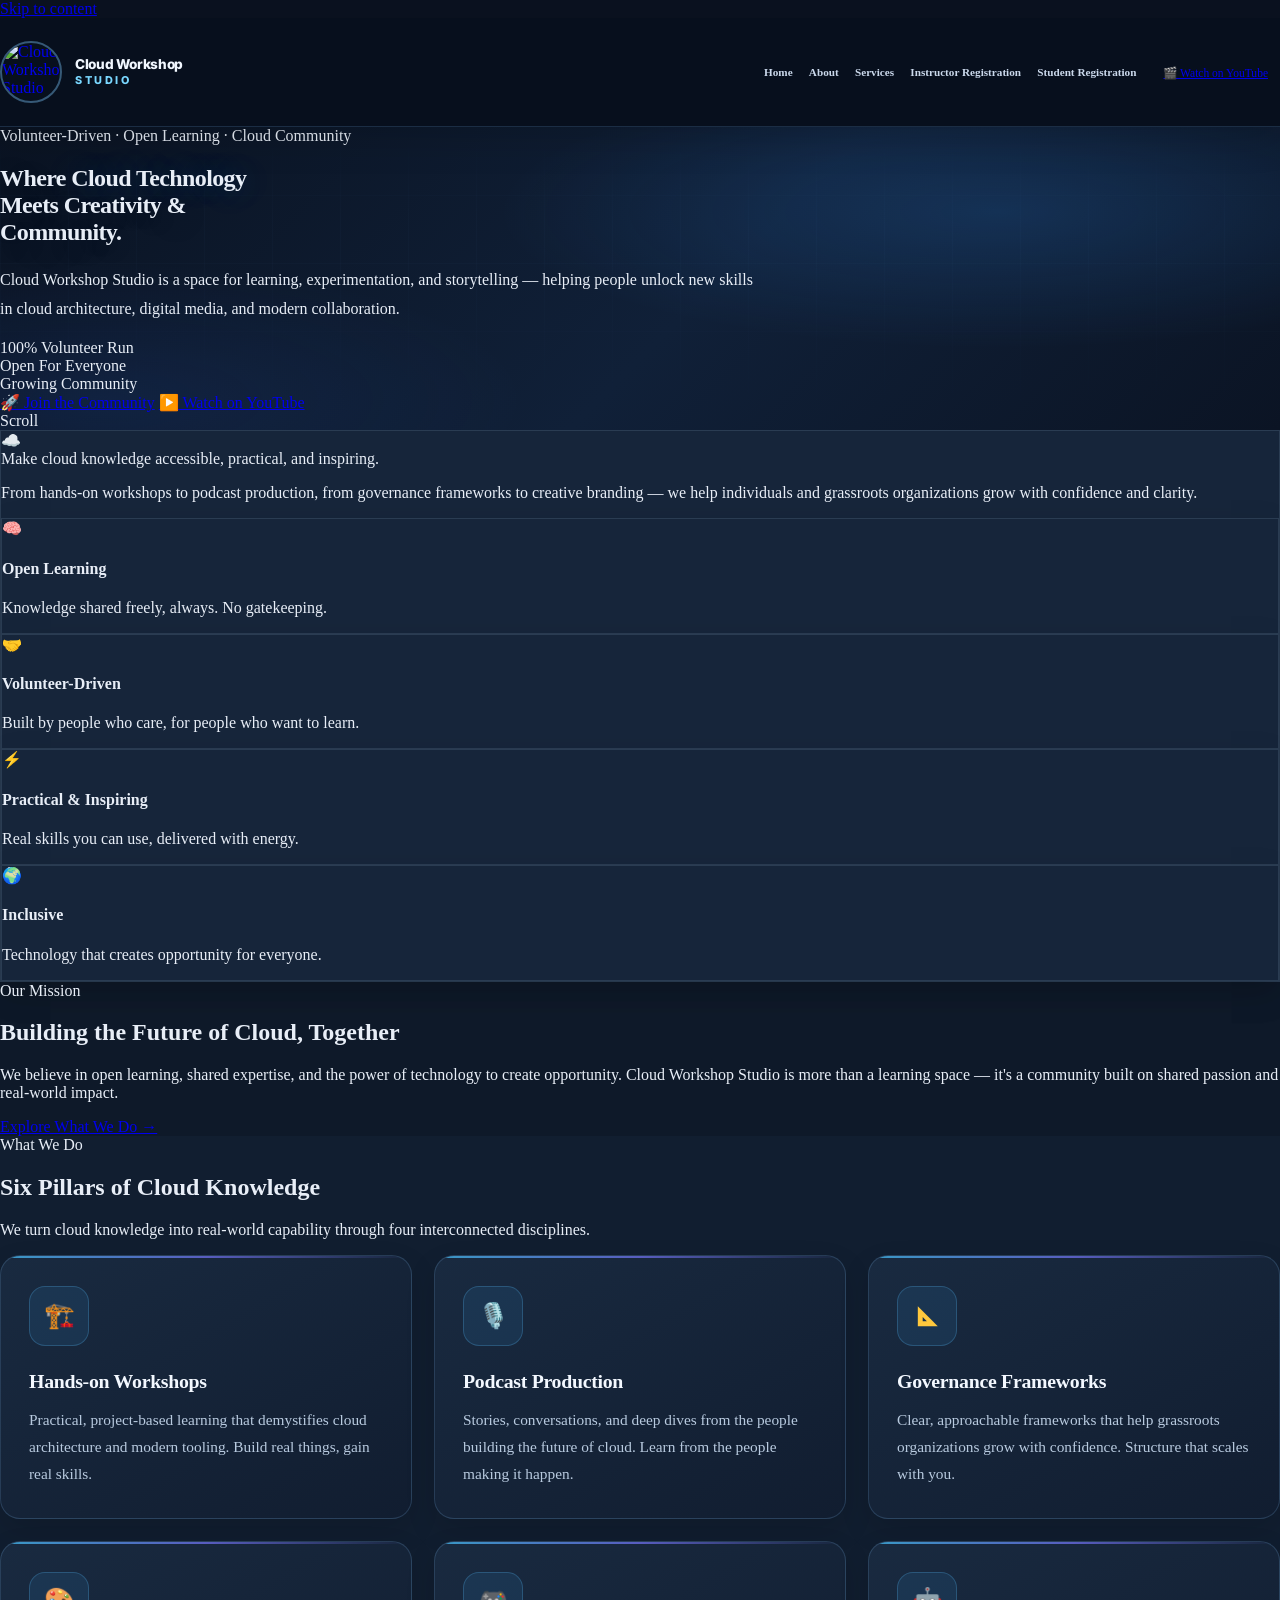
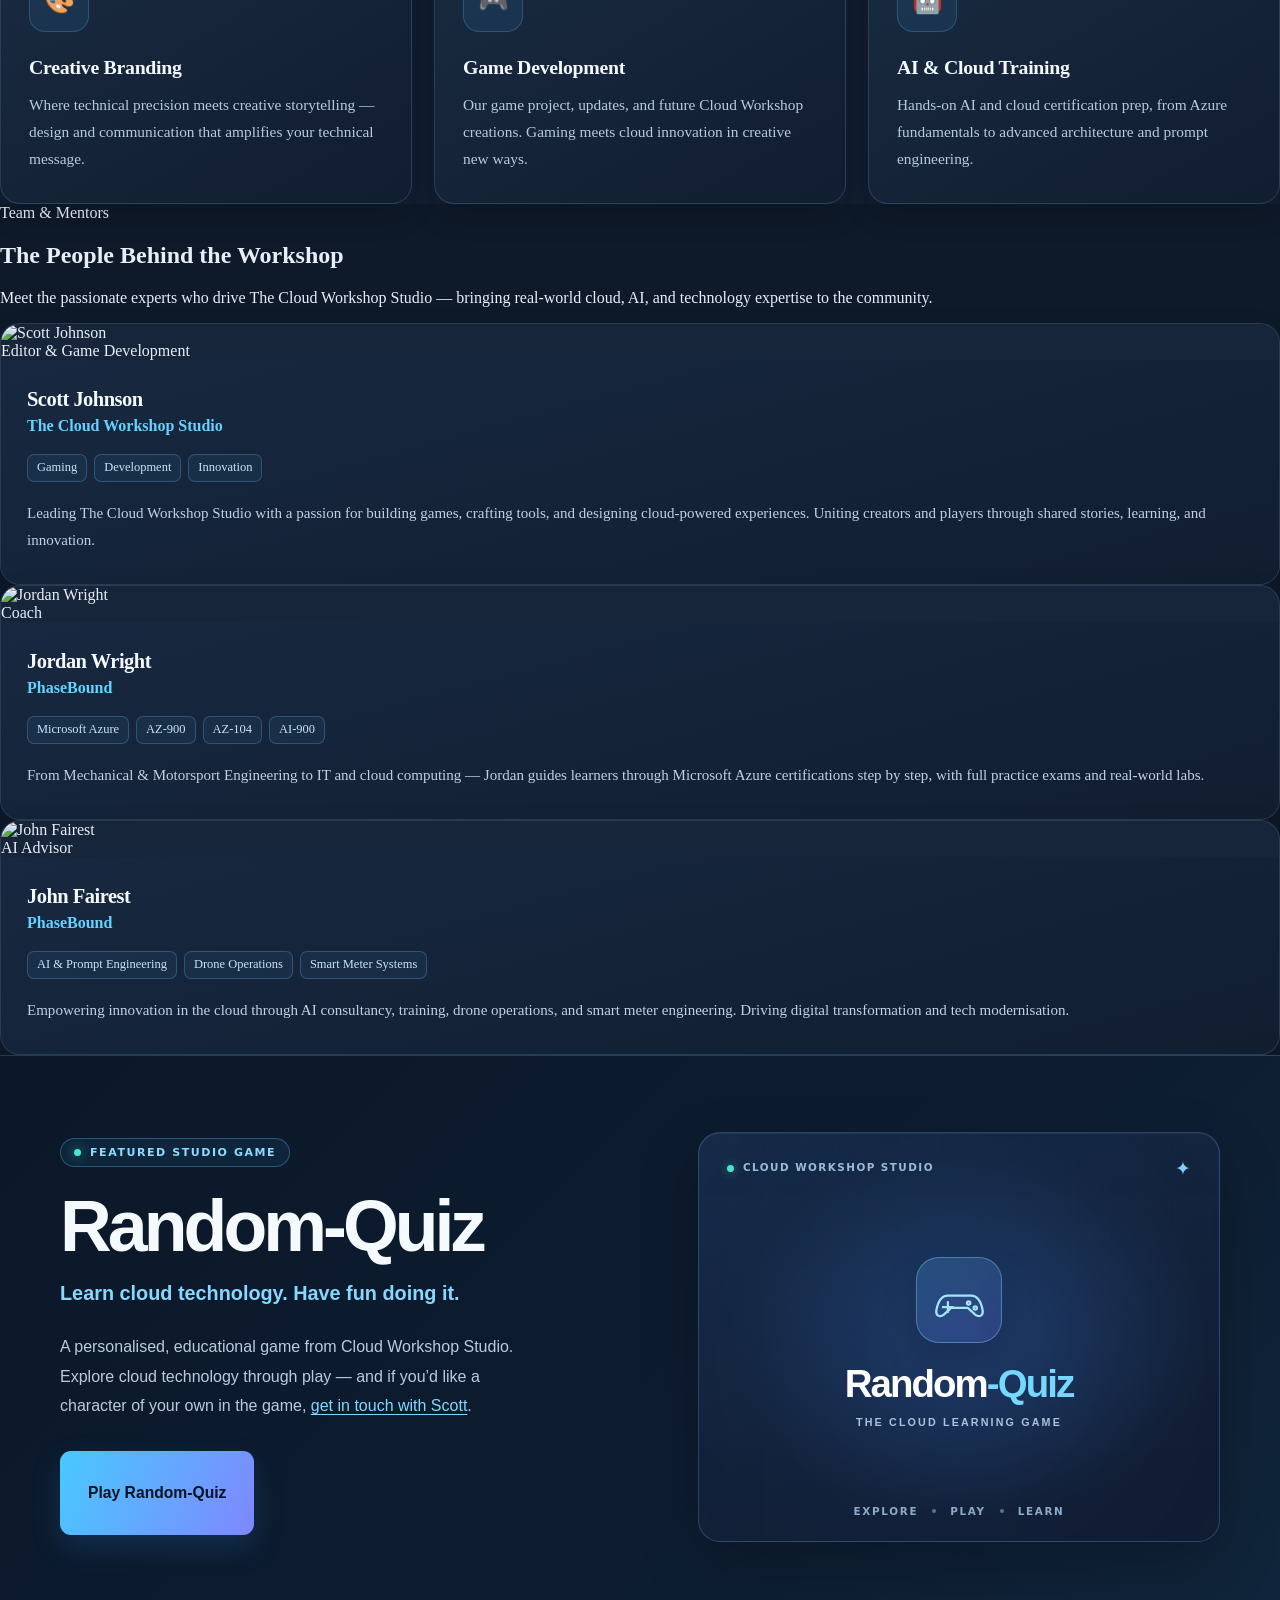
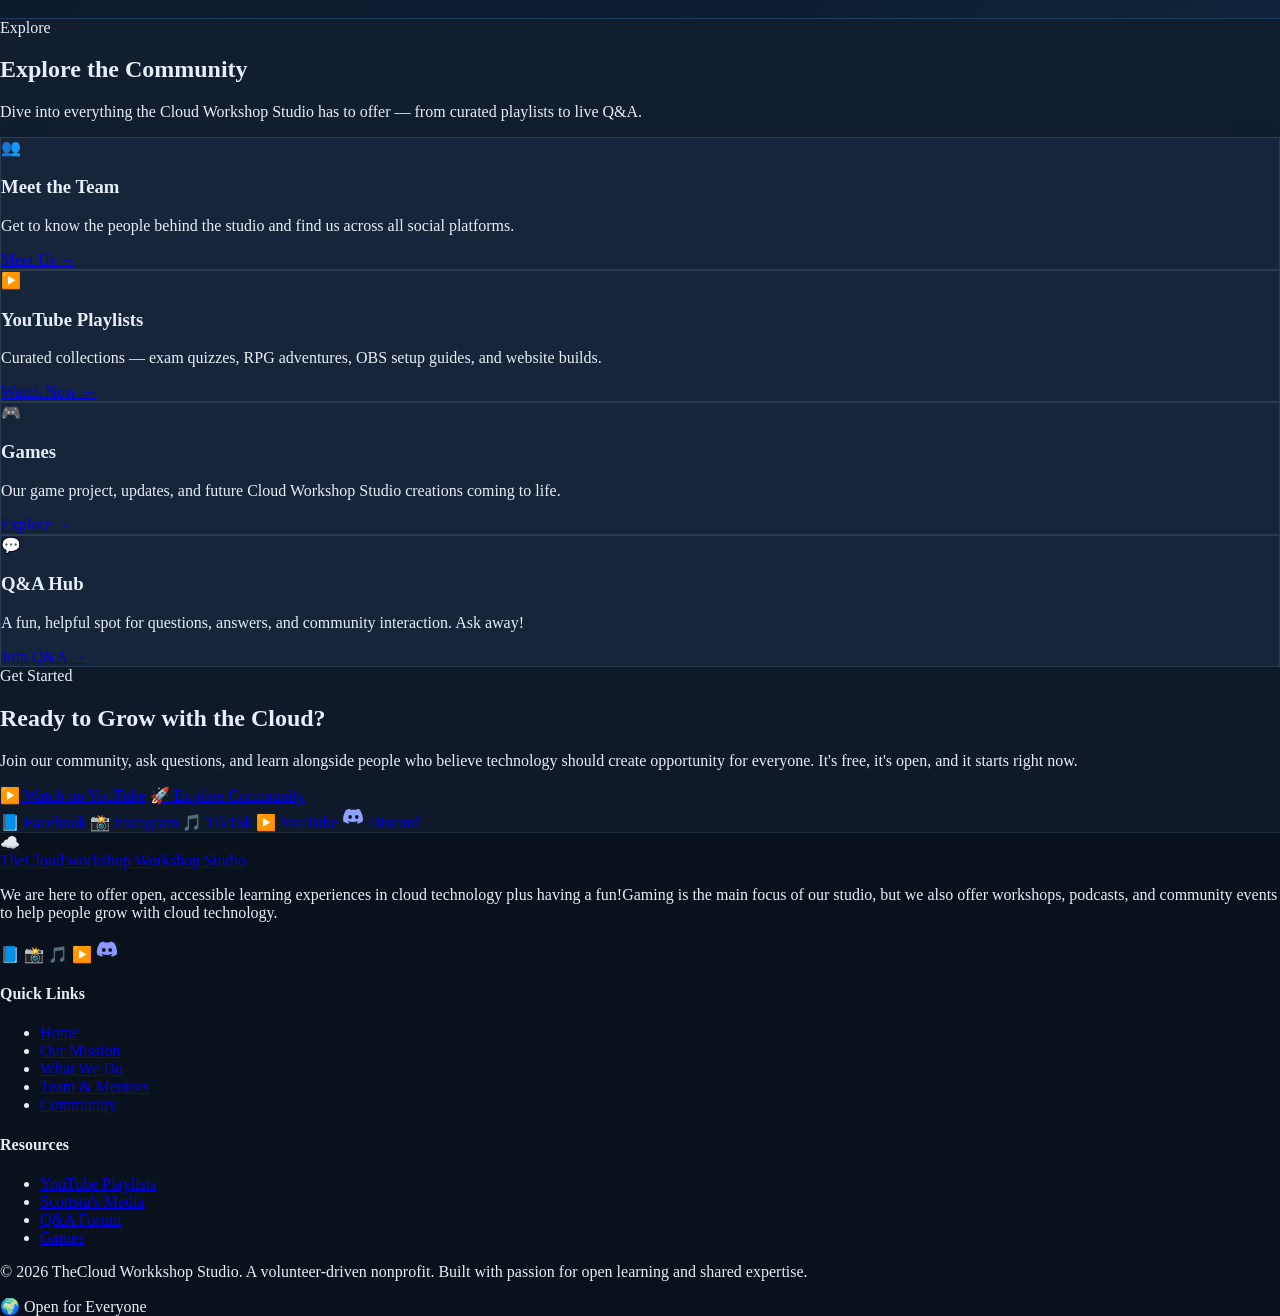
==== index.html @ 548b9e8a "Add files via upload" ====
<!DOCTYPE html>



<html lang="en-US">

<head>

<meta charset="utf-8"/>

<meta content="width=device-width, initial-scale=1.0" name="viewport"/>

<link href="https://gmpg.org/xfn/11" rel="profile"/>

<title>TheCloud workshop – Community Learning </title>

<meta content="max-image-preview:large" name="robots">

<link href="//fonts.googleapis.com" rel="dns-prefetch">

<link href="https://thecloudworkshop.uk/feed/" rel="alternate" title="TheCloud workshop » Feed" type="application/rss+xml"/>

<link href="https://thecloudworkshop.uk/comments/feed/" rel="alternate" title="TheCloud workshop » Comments Feed" type="application/rss+xml"/>

<link href="https://thecloudworkshop.uk/wp-json/oembed/1.0/embed?url=https%3A%2F%2Fthecloudworkshop.uk%2F" rel="alternate" title="oEmbed (JSON)" type="application/json+oembed"/>

<link href="https://thecloudworkshop.uk/wp-json/oembed/1.0/embed?url=https%3A%2F%2Fthecloudworkshop.uk%2F&amp;format=xml" rel="alternate" title="oEmbed (XML)" type="text/xml+oembed"/>

<style id="wp-img-auto-sizes-contain-inline-css">

img:is([sizes=auto i],[sizes^="auto," i]){contain-intrinsic-size:3000px 1500px}

/*# sourceURL=wp-img-auto-sizes-contain-inline-css */

</style>

<style id="wp-emoji-styles-inline-css">



img.wp-smiley, img.emoji {

display: inline !important;

border: none !important;

box-shadow: none !important;

height: 1em !important;

width: 1em !important;

margin: 0 0.07em !important;

vertical-align: -0.1em !important;

background: none !important;

padding: 0 !important;

}













/*# sourceURL=wp-emoji-styles-inline-css */

</style>

<link href="https://thecloudworkshop.uk/wp-includes/css/dist/block-library/style.min.css?ver=7.1.2" id="wp-block-library-css" media="all" rel="stylesheet"/>

<style id="classic-theme-styles-inline-css">

/*! This file is auto-generated */

.wp-block-button__link{color:#fff;background-color:#32373c;border-radius:9999px;box-shadow:none;text-decoration:none;padding:calc(.667em + 2px) calc(1.333em + 2px);font-size:1.125em}.wp-block-file__button{background:#32373c;color:#fff;text-decoration:none}

/*# sourceURL=/wp-includes/css/classic-themes.min.css */

</style>

<link href="https://thecloudworkshop.uk/wp-content/plugins/tutor/assets/blocks/cart-button/index.css?ver=4.1.0" id="tutor-cart-button-css" media="all" rel="stylesheet"/>

<style id="global-styles-inline-css">

:root{--wp--preset--aspect-ratio--square: 1;--wp--preset--aspect-ratio--4-3: 4/3;--wp--preset--aspect-ratio--3-4: 3/4;--wp--preset--aspect-ratio--3-2: 3/2;--wp--preset--aspect-ratio--2-3: 2/3;--wp--preset--aspect-ratio--16-9: 16/9;--wp--preset--aspect-ratio--9-16: 9/16;--wp--preset--color--black: #000000;--wp--preset--color--cyan-bluish-gray: #abb8c3;--wp--preset--color--white: #ffffff;--wp--preset--color--pale-pink: #f78da7;--wp--preset--color--vivid-red: #cf2e2e;--wp--preset--color--luminous-vivid-orange: #ff6900;--wp--preset--color--luminous-vivid-amber: #fcb900;--wp--preset--color--light-green-cyan: #7bdcb5;--wp--preset--color--vivid-green-cyan: #00d084;--wp--preset--color--pale-cyan-blue: #8ed1fc;--wp--preset--color--vivid-cyan-blue: #0693e3;--wp--preset--color--vivid-purple: #9b51e0;--wp--preset--gradient--vivid-cyan-blue-to-vivid-purple: linear-gradient(135deg,rgb(6,147,227) 0%,rgb(155,81,224) 100%);--wp--preset--gradient--light-green-cyan-to-vivid-green-cyan: linear-gradient(135deg,rgb(122,220,180) 0%,rgb(0,208,130) 100%);--wp--preset--gradient--luminous-vivid-amber-to-luminous-vivid-orange: linear-gradient(135deg,rgb(252,185,0) 0%,rgb(255,105,0) 100%);--wp--preset--gradient--luminous-vivid-orange-to-vivid-red: linear-gradient(135deg,rgb(255,105,0) 0%,rgb(207,46,46) 100%);--wp--preset--gradient--very-light-gray-to-cyan-bluish-gray: linear-gradient(135deg,rgb(238,238,238) 0%,rgb(169,184,195) 100%);--wp--preset--gradient--cool-to-warm-spectrum: linear-gradient(135deg,rgb(74,234,220) 0%,rgb(151,120,209) 20%,rgb(207,42,186) 40%,rgb(238,44,130) 60%,rgb(251,105,98) 80%,rgb(254,248,76) 100%);--wp--preset--gradient--blush-light-purple: linear-gradient(135deg,rgb(255,206,236) 0%,rgb(152,150,240) 100%);--wp--preset--gradient--blush-bordeaux: linear-gradient(135deg,rgb(254,205,165) 0%,rgb(254,45,45) 50%,rgb(107,0,62) 100%);--wp--preset--gradient--luminous-dusk: linear-gradient(135deg,rgb(255,203,112) 0%,rgb(199,81,192) 50%,rgb(65,88,208) 100%);--wp--preset--gradient--pale-ocean: linear-gradient(135deg,rgb(255,245,203) 0%,rgb(182,227,212) 50%,rgb(51,167,181) 100%);--wp--preset--gradient--electric-grass: linear-gradient(135deg,rgb(202,248,128) 0%,rgb(113,206,126) 100%);--wp--preset--gradient--midnight: linear-gradient(135deg,rgb(2,3,129) 0%,rgb(40,116,252) 100%);--wp--preset--font-size--small: 13px;--wp--preset--font-size--medium: 20px;--wp--preset--font-size--large: 36px;--wp--preset--font-size--x-large: 42px;--wp--preset--spacing--20: 0.44rem;--wp--preset--spacing--30: 0.67rem;--wp--preset--spacing--40: 1rem;--wp--preset--spacing--50: 1.5rem;--wp--preset--spacing--60: 2.25rem;--wp--preset--spacing--70: 3.38rem;--wp--preset--spacing--80: 5.06rem;--wp--preset--shadow--natural: 6px 6px 9px rgba(0, 0, 0, 0.2);--wp--preset--shadow--deep: 12px 12px 50px rgba(0, 0, 0, 0.4);--wp--preset--shadow--sharp: 6px 6px 0px rgba(0, 0, 0, 0.2);--wp--preset--shadow--outlined: 6px 6px 0px -3px rgb(255, 255, 255), 6px 6px rgb(0, 0, 0);--wp--preset--shadow--crisp: 6px 6px 0px rgb(0, 0, 0);}.wp-block-button{--wp--preset--dimension--25: 25%;--wp--preset--dimension--50: 50%;--wp--preset--dimension--75: 75%;--wp--preset--dimension--100: 100%;}:where(body) { margin: 0; }:where(.is-layout-flex){gap: 0.5em;}:where(.is-layout-grid){gap: 0.5em;}body .is-layout-flex{display: flex;}.is-layout-flex{flex-wrap: wrap;align-items: center;}.is-layout-flex > :is(*, div){margin: 0;}body .is-layout-grid{display: grid;}.is-layout-grid > :is(*, div){margin: 0;}body{padding-top: 0px;padding-right: 0px;padding-bottom: 0px;padding-left: 0px;}:root :where(.wp-element-button, .wp-block-button__link){background-color: #32373c;border-width: 0;color: #fff;font-family: inherit;font-size: inherit;font-style: inherit;font-weight: inherit;letter-spacing: inherit;line-height: inherit;padding-top: calc(0.667em + 2px);padding-right: calc(1.333em + 2px);padding-bottom: calc(0.667em + 2px);padding-left: calc(1.333em + 2px);text-decoration: none;text-transform: inherit;}.has-black-color{color: var(--wp--preset--color--black) !important;}.has-cyan-bluish-gray-color{color: var(--wp--preset--color--cyan-bluish-gray) !important;}.has-white-color{color: var(--wp--preset--color--white) !important;}.has-pale-pink-color{color: var(--wp--preset--color--pale-pink) !important;}.has-vivid-red-color{color: var(--wp--preset--color--vivid-red) !important;}.has-luminous-vivid-orange-color{color: var(--wp--preset--color--luminous-vivid-orange) !important;}.has-luminous-vivid-amber-color{color: var(--wp--preset--color--luminous-vivid-amber) !important;}.has-light-green-cyan-color{color: var(--wp--preset--color--light-green-cyan) !important;}.has-vivid-green-cyan-color{color: var(--wp--preset--color--vivid-green-cyan) !important;}.has-pale-cyan-blue-color{color: var(--wp--preset--color--pale-cyan-blue) !important;}.has-vivid-cyan-blue-color{color: var(--wp--preset--color--vivid-cyan-blue) !important;}.has-vivid-purple-color{color: var(--wp--preset--color--vivid-purple) !important;}.has-black-background-color{background-color: var(--wp--preset--color--black) !important;}.has-cyan-bluish-gray-background-color{background-color: var(--wp--preset--color--cyan-bluish-gray) !important;}.has-white-background-color{background-color: var(--wp--preset--color--white) !important;}.has-pale-pink-background-color{background-color: var(--wp--preset--color--pale-pink) !important;}.has-vivid-red-background-color{background-color: var(--wp--preset--color--vivid-red) !important;}.has-luminous-vivid-orange-background-color{background-color: var(--wp--preset--color--luminous-vivid-orange) !important;}.has-luminous-vivid-amber-background-color{background-color: var(--wp--preset--color--luminous-vivid-amber) !important;}.has-light-green-cyan-background-color{background-color: var(--wp--preset--color--light-green-cyan) !important;}.has-vivid-green-cyan-background-color{background-color: var(--wp--preset--color--vivid-green-cyan) !important;}.has-pale-cyan-blue-background-color{background-color: var(--wp--preset--color--pale-cyan-blue) !important;}.has-vivid-cyan-blue-background-color{background-color: var(--wp--preset--color--vivid-cyan-blue) !important;}.has-vivid-purple-background-color{background-color: var(--wp--preset--color--vivid-purple) !important;}.has-black-border-color{border-color: var(--wp--preset--color--black) !important;}.has-cyan-bluish-gray-border-color{border-color: var(--wp--preset--color--cyan-bluish-gray) !important;}.has-white-border-color{border-color: var(--wp--preset--color--white) !important;}.has-pale-pink-border-color{border-color: var(--wp--preset--color--pale-pink) !important;}.has-vivid-red-border-color{border-color: var(--wp--preset--color--vivid-red) !important;}.has-luminous-vivid-orange-border-color{border-color: var(--wp--preset--color--luminous-vivid-orange) !important;}.has-luminous-vivid-amber-border-color{border-color: var(--wp--preset--color--luminous-vivid-amber) !important;}.has-light-green-cyan-border-color{border-color: var(--wp--preset--color--light-green-cyan) !important;}.has-vivid-green-cyan-border-color{border-color: var(--wp--preset--color--vivid-green-cyan) !important;}.has-pale-cyan-blue-border-color{border-color: var(--wp--preset--color--pale-cyan-blue) !important;}.has-vivid-cyan-blue-border-color{border-color: var(--wp--preset--color--vivid-cyan-blue) !important;}.has-vivid-purple-border-color{border-color: var(--wp--preset--color--vivid-purple) !important;}.has-vivid-cyan-blue-to-vivid-purple-gradient-background{background: var(--wp--preset--gradient--vivid-cyan-blue-to-vivid-purple) !important;}.has-light-green-cyan-to-vivid-green-cyan-gradient-background{background: var(--wp--preset--gradient--light-green-cyan-to-vivid-green-cyan) !important;}.has-luminous-vivid-amber-to-luminous-vivid-orange-gradient-background{background: var(--wp--preset--gradient--luminous-vivid-amber-to-luminous-vivid-orange) !important;}.has-luminous-vivid-orange-to-vivid-red-gradient-background{background: var(--wp--preset--gradient--luminous-vivid-orange-to-vivid-red) !important;}.has-very-light-gray-to-cyan-bluish-gray-gradient-background{background: var(--wp--preset--gradient--very-light-gray-to-cyan-bluish-gray) !important;}.has-cool-to-warm-spectrum-gradient-background{background: var(--wp--preset--gradient--cool-to-warm-spectrum) !important;}.has-blush-light-purple-gradient-background{background: var(--wp--preset--gradient--blush-light-purple) !important;}.has-blush-bordeaux-gradient-background{background: var(--wp--preset--gradient--blush-bordeaux) !important;}.has-luminous-dusk-gradient-background{background: var(--wp--preset--gradient--luminous-dusk) !important;}.has-pale-ocean-gradient-background{background: var(--wp--preset--gradient--pale-ocean) !important;}.has-electric-grass-gradient-background{background: var(--wp--preset--gradient--electric-grass) !important;}.has-midnight-gradient-background{background: var(--wp--preset--gradient--midnight) !important;}.has-small-font-size{font-size: var(--wp--preset--font-size--small) !important;}.has-medium-font-size{font-size: var(--wp--preset--font-size--medium) !important;}.has-large-font-size{font-size: var(--wp--preset--font-size--large) !important;}.has-x-large-font-size{font-size: var(--wp--preset--font-size--x-large) !important;}

:root :where(.wp-block-icon svg){width: 24px;}

:where(.wp-block-gallery.is-layout-flex){gap: var( --wp--style--gallery-gap-default, var( --gallery-block--gutter-size, var( --wp--style--block-gap, 0.5em ) ) );}:where(.wp-block-gallery.is-layout-grid){gap: var( --wp--style--gallery-gap-default, var( --gallery-block--gutter-size, var( --wp--style--block-gap, 0.5em ) ) );}

:where(.wp-block-latest-posts.is-layout-flex){gap: 1.25em;}:where(.wp-block-latest-posts.is-layout-grid){gap: 1.25em;}

:where(.wp-block-post-template.is-layout-flex){gap: 1.25em;}:where(.wp-block-post-template.is-layout-grid){gap: 1.25em;}

:where(.wp-block-term-template.is-layout-flex){gap: 1.25em;}:where(.wp-block-term-template.is-layout-grid){gap: 1.25em;}

:where(.wp-block-columns.is-layout-flex){gap: 2em;}:where(.wp-block-columns.is-layout-grid){gap: 2em;}

:root :where(.wp-block-pullquote){font-size: 1.5em;line-height: 1.6;}

/*# sourceURL=global-styles-inline-css */

</style>

<link href="https://thecloudworkshop.uk/wp-content/plugins/tutor/assets/css/tutor-icon.min.css?ver=4.1.0" id="tutor-icon-css" media="all" rel="stylesheet"/>

<link href="https://thecloudworkshop.uk/wp-content/plugins/tutor/assets/css/tutor.min.css?ver=4.1.0" id="tutor-css" media="all" rel="stylesheet"/>

<link href="https://thecloudworkshop.uk/wp-content/plugins/tutor/assets/css/tutor-front.min.css?ver=4.1.0" id="tutor-frontend-css" media="all" rel="stylesheet"/>

<style id="tutor-frontend-inline-css">

:root{--tutor-color-primary:#3E64DE;--tutor-color-primary-rgb:62, 100, 222;--tutor-color-primary-hover:#2B49CA;--tutor-color-primary-hover-rgb:43, 73, 202;--tutor-body-color:#212327;--tutor-body-color-rgb:33, 35, 39;--tutor-border-color:#E3E5EB;--tutor-border-color-rgb:227, 229, 235;--tutor-color-gray:#CDCFD5;--tutor-color-gray-rgb:205, 207, 213;}

/*# sourceURL=tutor-frontend-inline-css */

</style>

<link href="https://fonts.googleapis.com/css2?family=Rajdhani:wght@400;600;700&amp;family=Inter:wght@400;500;600;700&amp;family=Orbitron:wght@700&amp;display=swap" id="cw-fonts-css" media="all" rel="stylesheet"/>

<link href="https://thecloudworkshop.uk/wp-content/themes/cloudworkshop-theme/style.css?ver=1.0.0" id="cw-style-css" media="all" rel="stylesheet"/>

<script id="jquery-core-js" src="https://thecloudworkshop.uk/wp-includes/js/jquery/jquery.min.js?ver=3.7.1"></script>

<script id="jquery-migrate-js" src="https://thecloudworkshop.uk/wp-includes/js/jquery/jquery-migrate.min.js?ver=3.4.1"></script>

<link href="https://thecloudworkshop.uk/wp-json/" rel="https://api.w\.org/"/><link href="https://thecloudworkshop.uk/wp-json/wp/v2/pages/11" rel="alternate" title="JSON" type="application/json"/><link href="https://thecloudworkshop.uk/xmlrpc.php?rsd" rel="EditURI" title="RSD" type="application/rsd+xml"/>

<meta content="WordPress 7.1.2" name="generator">

<meta content="TutorLMS 4.1.0" name="generator"/>

<link href="https://thecloudworkshop.uk/" rel="canonical"/>

<link href="https://thecloudworkshop.uk/" rel="shortlink"/>

<meta content="Elementor 4.3.3; features: e_font_icon_svg, additional_custom_breakpoints; settings: css_print_method-external, google_font-enabled, font_display-swap" name="generator"/>

<style>

.e-con.e-parent:nth-of-type(n+4):not(.e-lazyloaded):not(.e-no-lazyload),

.e-con.e-parent:nth-of-type(n+4):not(.e-lazyloaded):not(.e-no-lazyload) * {

background-image: none !important;

}

@media screen and (max-height: 1024px) {

.e-con.e-parent:nth-of-type(n+3):not(.e-lazyloaded):not(.e-no-lazyload),

.e-con.e-parent:nth-of-type(n+3):not(.e-lazyloaded):not(.e-no-lazyload) * {

background-image: none !important;

}

}

@media screen and (max-height: 640px) {

.e-con.e-parent:nth-of-type(n+2):not(.e-lazyloaded):not(.e-no-lazyload),

.e-con.e-parent:nth-of-type(n+2):not(.e-lazyloaded):not(.e-no-lazyload) * {

background-image: none !important;

}

}

</style>

</meta></link></meta><style>

/* Cloud Workshop: round, larger header logo */

#site-header .custom-logo-link img.custom-logo { width: 76px !important; height: 76px !important; max-width: none !important; border-radius: 50% !important; object-fit: cover !important; display: block; }

@media (max-width: 600px) { #site-header .custom-logo-link img.custom-logo { width: 60px !important; height: 60px !important; } }

</style>

<style id="remove-empty-team-card-fix">

/* Hide genuinely empty team cards without hiding real profiles. */

#team .team-grid > .team-card:not(:has(.team-info)) { display: none !important; }

/* Let remaining cards fill the grid naturally. */

#team .team-grid > .team-card { grid-column: auto !important; grid-row: auto !important; }

</style>

<style id="cloudworkshop-professional-background">

/* Cloud Workshop Studio — restrained professional background refresh */

:root { --cw-bg:#0b1220; --cw-panel:#111d2d; --cw-panel-alt:#142237; --cw-border:rgba(141,170,201,.17); }

html { background:#0b1220; }

body { background:#0b1220 !important; color:#e8eef7; }

#main-content { background:linear-gradient(180deg,#0b1220 0%,#101b2a 45%,#0b1220 100%) !important; }

#hero { background:radial-gradient(ellipse at 76% 20%,rgba(41,107,170,.17),transparent 52%),linear-gradient(135deg,#0b1220,#142238) !important; }

#hero .hero-bg { opacity:.3; }

#hero .hero-grid { opacity:.12; }

#hero .hero-orb { opacity:.17; filter:blur(55px); }

#mission, #what-we-do, #team, #community, #cta { background-image:none !important; box-shadow:none; }

#mission, #team, #cta { background-color:#0e1929 !important; }

#what-we-do, #community { background-color:#111e30 !important; }

#team::before, #team::after { opacity:.12; pointer-events:none; }

#main-content .divider { background:rgba(153,179,207,.13) !important; border-color:rgba(153,179,207,.13) !important; }

#main-content .team-card, #main-content .service-card, #main-content .community-card,

#main-content .mission-card, #main-content .pillar-item { background:#16253a !important; border:1px solid var(--cw-border) !important; box-shadow:0 12px 32px rgba(0,0,0,.12) !important; }

#main-content .team-card:hover, #main-content .service-card:hover, #main-content .community-card:hover { border-color:rgba(83,172,231,.5) !important; box-shadow:0 16px 38px rgba(0,0,0,.22) !important; }

#site-header { background:rgba(9,17,30,.96) !important; border-bottom:1px solid var(--cw-border) !important; }

#colophon { background:#09111d !important; border-top:1px solid var(--cw-border) !important; }

.cws-trailer { background:#0d1929 !important; border-top:1px solid var(--cw-border) !important; border-bottom:1px solid var(--cw-border) !important; }

@media (prefers-reduced-motion:reduce) { #main-content .team-card, #main-content .service-card { transition:none !important; } }



</style>


<style id="cw-header-brand-alignment-v2">
/* Header-only adjustment. The rest of the original site is unchanged. */
#site-header { position: relative !important; min-height: 78px !important; }
#site-header .header-inner {
  display: flex !important; align-items: center !important;
  justify-content: space-between !important; gap: 22px !important;
  min-height: 78px !important; height: auto !important;
  padding-top: 10px !important; padding-bottom: 10px !important;
}
#site-header .cw-header-brand {
  display: inline-flex !important; align-items: center !important;
  flex: 0 0 auto !important; gap: 12px !important;
  width: auto !important; height: auto !important; min-height: 0 !important;
  margin: 0 !important; padding: 0 !important;
  position: static !important; transform: none !important;
  text-decoration: none !important;
}
#site-header .cw-header-logo {
  display: block !important; width: 58px !important; height: 58px !important;
  min-width: 58px !important; max-width: 58px !important;
  border-radius: 50% !important; object-fit: contain !important;
  position: static !important; margin: 0 !important;
  box-shadow: none !important; transform: none !important;
}
#site-header .cw-header-wordmark { display: flex !important; flex-direction: column !important; justify-content: center !important; gap: 2px !important; white-space: nowrap !important; line-height: 1.12 !important; }
#site-header .cw-header-wordmark strong { color: #f0f5ff !important; font: 700 17px/1.15 Inter, Arial, sans-serif !important; letter-spacing: -.35px !important; }
#site-header .cw-header-wordmark small { color: #77c8ff !important; font: 700 10px/1.2 Inter, Arial, sans-serif !important; letter-spacing: 2.4px !important; }
#site-header #primary-nav { margin-left: auto !important; }
#site-header .nav-cta { flex-shrink: 0 !important; }
@media (max-width: 900px) {
  #site-header .header-inner { gap: 12px !important; }
  #site-header .cw-header-logo { width: 50px !important; height: 50px !important; min-width: 50px !important; max-width: 50px !important; }
  #site-header .cw-header-wordmark strong { font-size: 15px !important; }
  #site-header .cw-header-wordmark small { font-size: 9px !important; }
}
@media (max-width: 600px) {
  #site-header .header-inner { min-height: 68px !important; }
  #site-header .cw-header-brand { gap: 9px !important; }
  #site-header .cw-header-logo { width: 44px !important; height: 44px !important; min-width: 44px !important; max-width: 44px !important; }
  #site-header .cw-header-wordmark strong { font-size: 13px !important; }
  #site-header .cw-header-wordmark small { letter-spacing: 1.6px !important; }
}
</style>

<style id="cw-step-1-hero-polish">
/* Step 1: Hero-only refinement. Existing layout, copy and links are untouched. */
#hero {
  position: relative;
  isolation: isolate;
  overflow: hidden;
  background:
    radial-gradient(ellipse 52% 60% at 78% 28%, rgba(45, 137, 234, .19), transparent 75%),
    radial-gradient(ellipse 42% 58% at 8% 90%, rgba(41, 88, 185, .15), transparent 78%),
    linear-gradient(135deg, #0a1322 0%, #102038 55%, #0b1424 100%) !important;
}
#hero::after {
  content: "";
  position: absolute;
  z-index: 0;
  inset: 0;
  pointer-events: none;
  opacity: .25;
  background-image: linear-gradient(rgba(115, 176, 240, .10) 1px, transparent 1px),
                    linear-gradient(90deg, rgba(115, 176, 240, .10) 1px, transparent 1px);
  background-size: 68px 68px;
  mask-image: linear-gradient(to bottom, transparent 0%, black 35%, transparent 100%);
}
#hero > .container, #hero .hero-scroll { position: relative; z-index: 2; }
#hero .hero-title { letter-spacing: -.025em; text-wrap: balance; text-shadow: 0 8px 35px rgba(0, 0, 0, .18); }
#hero .hero-title .line-blue { text-shadow: 0 0 32px rgba(63, 155, 255, .28); }
#hero .hero-desc { max-width: 760px; line-height: 1.8; }
#hero .hero-badge { border-color: rgba(100, 178, 255, .3); }
#hero .hero-actions .btn { transition: transform .2s ease, box-shadow .2s ease, border-color .2s ease; }
#hero .hero-actions .btn:hover { transform: translateY(-3px); }
#hero .hero-actions .btn-primary:hover { box-shadow: 0 12px 34px rgba(52, 133, 241, .25); }
@media (max-width: 680px) {
  #hero .hero-title { letter-spacing: -.015em; }
  #hero .hero-desc { line-height: 1.65; }
}
@media (prefers-reduced-motion: reduce) {
  #hero .hero-actions .btn { transition: none; }
}
</style>


<style id="cw-step2-text-only">
/* Step 2: polish ONLY the text area. Original photograph markup and styles remain untouched. */
#team .team-card {
  border-radius: 20px !important;
  overflow: hidden;
  transition: border-color .25s ease, box-shadow .25s ease !important;
}
#team .team-info {
  padding: 26px 26px 30px !important;
  background: linear-gradient(165deg, #172840 0%, #111e30 100%) !important;
}
#team .team-info h3 {
  color: #f5f9ff !important;
  font-size: clamp(1.2rem, 1.6vw, 1.42rem) !important;
  line-height: 1.3 !important;
  margin: 0 0 5px !important;
  letter-spacing: -.025em;
}
#team .team-company {
  color: #66d3ff !important;
  font-weight: 650 !important;
  margin-bottom: 19px !important;
}
#team .team-tags { display: flex; flex-wrap: wrap; gap: 7px; margin-bottom: 18px !important; }
#team .team-tag {
  background: rgba(65,142,202,.09) !important;
  border: 1px solid rgba(108,184,240,.28) !important;
  color: #c6e5fb !important;
  border-radius: 7px !important;
  padding: 5px 9px !important;
  font-size: .78rem !important;
  line-height: 1.25 !important;
}
#team .team-bio {
  color: #c3d0e2 !important;
  line-height: 1.78 !important;
  font-size: .94rem !important;
  margin: 0 !important;
}
@media (max-width: 600px) {
  #team .team-info { padding: 22px !important; }
}
</style>

<style id="cw-step3-services-only">
/* Step 3: only the six What We Do cards. Team photos and hero remain untouched. */
#what-we-do .services-grid {
  display:grid;
  grid-template-columns:repeat(3,minmax(0,1fr));
  gap:22px;
  align-items:stretch;
}
#what-we-do .service-card {
  position:relative;
  overflow:hidden;
  display:flex;
  flex-direction:column;
  align-items:flex-start;
  min-width:0;
  padding:30px 28px !important;
  border:1px solid rgba(110,162,209,.23) !important;
  border-radius:20px !important;
  background:linear-gradient(150deg,#192a40,#111d30) !important;
  box-shadow:0 12px 30px rgba(0,0,0,.12) !important;
  transition:transform .24s ease,border-color .24s ease,box-shadow .24s ease;
}
#what-we-do .service-card::before {
  content:"";
  position:absolute;
  inset:0 0 auto 0;
  height:2px;
  background:linear-gradient(90deg,#47c9ff,#7474f8,transparent);
  opacity:.7;
}
#what-we-do .service-card:hover {
  transform:translateY(-5px);
  border-color:rgba(93,200,255,.62) !important;
  box-shadow:0 20px 45px rgba(0,0,0,.22),0 0 24px rgba(48,157,235,.09) !important;
}
#what-we-do .service-icon {
  display:grid !important;
  place-items:center !important;
  flex:0 0 auto;
  width:58px !important;
  height:58px !important;
  margin:0 0 22px !important;
  border-radius:16px !important;
  background:rgba(54,163,234,.11) !important;
  border:1px solid rgba(90,188,251,.24) !important;
  color:#73d5ff !important;
  font-size:initial !important;
}
#what-we-do .service-icon svg { width:29px;height:29px;display:block; }
#what-we-do .service-card h3 {
  margin:0 0 12px !important;
  font-size:1.24rem !important;
  line-height:1.35 !important;
  color:#f3f8ff !important;
  letter-spacing:-.015em;
}
#what-we-do .service-card p {
  margin:0 !important;
  color:#b8cadf !important;
  line-height:1.75 !important;
  font-size:.96rem !important;
}
@media(max-width:900px){
  #what-we-do .services-grid {grid-template-columns:repeat(2,minmax(0,1fr));}
}
@media(max-width:600px){
  #what-we-do .services-grid {grid-template-columns:1fr;gap:16px;}
  #what-we-do .service-card {padding:25px 22px !important;}
}
@media(prefers-reduced-motion:reduce){
  #what-we-do .service-card {transition:none !important;}
  #what-we-do .service-card:hover {transform:none;}
}
</style>


<style id="cw-step4-random-quiz-showcase">
/* STEP 4: Scope every rule to the Random-Quiz section. */
.cws-trailer {
  position:relative;
  isolation:isolate;
  overflow:hidden;
  padding:92px 24px !important;
  background:radial-gradient(ellipse at 85% 20%,rgba(65,104,245,.18),transparent 47%),
             radial-gradient(ellipse at 8% 85%,rgba(0,183,255,.10),transparent 47%),
             #0d1727 !important;
  border-top:1px solid rgba(90,180,255,.22) !important;
  border-bottom:1px solid rgba(90,180,255,.22) !important;
  color:#e9f4ff !important;
  text-align:left !important;
}
.cws-trailer .cws-wrapper {
  max-width:1150px !important;
  margin:0 auto;
  display:grid;
  grid-template-columns:minmax(0,1.12fr) minmax(290px,.88fr);
  gap:clamp(28px,5vw,76px);
  align-items:center;
}
.cws-trailer .cws-copy {min-width:0}
.cws-trailer .cws-eyebrow {
  display:inline-flex;align-items:center;gap:9px;
  padding:8px 13px;border:1px solid rgba(102,209,255,.3);
  border-radius:999px;color:#8ddcff;background:rgba(58,173,255,.08);
  font:700 .72rem/1.2 system-ui,sans-serif;letter-spacing:.16em;text-transform:uppercase;
  margin-bottom:22px;
}
.cws-trailer .cws-eyebrow::before {
  content:"";width:7px;height:7px;border-radius:50%;background:#4be4d2;
  box-shadow:0 0 12px rgba(75,228,210,.65);
}
.cws-trailer .cws-heading {
  color:#f5faff !important;font-size:clamp(2.1rem,4.2vw,3.75rem) !important;
  line-height:1.09 !important;letter-spacing:-.045em !important;
  text-transform:none !important;margin:0 0 20px !important;
  font-weight:800 !important;
}
.cws-trailer .cws-heading .cws-highlight {color:#75d8ff}
.cws-trailer .cws-tagline {
  color:#8ddcff !important;opacity:1 !important;
  font-size:1.15rem !important;font-weight:600 !important;margin:0 0 18px !important;
}
.cws-trailer .cws-description {
  color:#b7c9de !important;opacity:1 !important;
  line-height:1.85 !important;font-size:1rem !important;margin:0 0 30px !important;
  max-width:60ch;
}
.cws-trailer .cws-description a {color:#81d8ff;text-decoration:underline;text-underline-offset:3px}
.cws-trailer .cws-button {
  display:inline-flex !important;align-items:center;justify-content:center;gap:10px;
  padding:16px 24px !important;border-radius:12px !important;
  background:linear-gradient(115deg,#48c9ff,#7f87ff) !important;
  color:#071424 !important;font-weight:800 !important;
  font-size:1rem !important;letter-spacing:0 !important;
  box-shadow:0 12px 30px rgba(46,146,245,.18);
  transition:transform .2s ease,box-shadow .2s ease !important;
}
.cws-trailer .cws-button:hover {
  background:linear-gradient(115deg,#78d9ff,#a0a4ff) !important;
  transform:translateY(-3px) !important;
  box-shadow:0 16px 36px rgba(46,146,245,.25);
}
.cws-trailer .cws-showcase {
  position:relative;min-height:365px;border-radius:24px;
  border:1px solid rgba(116,187,255,.34);
  background:linear-gradient(145deg,#172c49 0%,#101a31 55%,#18264a 100%);
  box-shadow:0 25px 70px rgba(0,0,0,.32),inset 0 1px 0 rgba(255,255,255,.07);
  overflow:hidden;display:flex;align-items:center;justify-content:center;
}
.cws-trailer .cws-showcase::before {
  content:"";position:absolute;inset:0;
  background:linear-gradient(rgba(95,166,255,.055) 1px,transparent 1px),
             linear-gradient(90deg,rgba(95,166,255,.055) 1px,transparent 1px);
  background-size:30px 30px;mask-image:linear-gradient(to bottom,#000,transparent 95%);
}
.cws-trailer .cws-showcase::after {
  content:"";position:absolute;width:270px;height:270px;border-radius:50%;
  background:#3d7eff;filter:blur(110px);opacity:.22;top:20%;left:24%;pointer-events:none;
}
.cws-trailer .cws-showcase-content {position:relative;z-index:1;text-align:center;padding:35px}
.cws-trailer .cws-game-mark {
  display:grid;place-items:center;margin:0 auto 22px;width:108px;height:108px;
  border:1px solid rgba(126,214,255,.4);border-radius:27px;
  background:linear-gradient(140deg,rgba(91,204,255,.18),rgba(122,102,255,.17));
  box-shadow:0 15px 35px rgba(0,0,0,.2);
}
.cws-trailer .cws-game-mark svg {width:65px;height:65px;color:#a2e5ff}
.cws-trailer .cws-game-title {
  color:#fff;font-size:clamp(1.7rem,3vw,2.4rem);font-weight:900;
  letter-spacing:-.045em;line-height:1.2;margin:0 0 12px;
}
.cws-trailer .cws-game-subtitle {
  color:#9ab5d2;font-size:.84rem;letter-spacing:.16em;
  text-transform:uppercase;font-weight:700;margin:0;
}
.cws-trailer .cws-game-dots {
  position:absolute;left:18px;top:18px;display:flex;gap:7px;z-index:2;
}
.cws-trailer .cws-game-dots i {width:8px;height:8px;border-radius:50%;background:#7e9bbd;opacity:.55}
.cws-trailer .cws-game-dots i:first-child {background:#5ad7fa;opacity:.9}
@media(max-width:790px){
  .cws-trailer {padding:65px 20px !important;}
  .cws-trailer .cws-wrapper {grid-template-columns:1fr;gap:35px}
  .cws-trailer .cws-showcase {min-height:300px}
}
@media(prefers-reduced-motion:reduce){
  .cws-trailer .cws-button {transition:none !important}
}
</style>


<style id="cw-step5-header-mobile-polish">
/* Step 5 — header and mobile navigation only. */
#site-header {
  position:sticky !important;
  top:0 !important;
  z-index:1000 !important;
  background:rgba(8,16,30,.92) !important;
  border-bottom:1px solid rgba(112,177,233,.19) !important;
  box-shadow:0 12px 35px rgba(0,0,0,.15);
  -webkit-backdrop-filter:blur(18px);
  backdrop-filter:blur(18px);
}
#site-header .header-inner {
  display:flex !important;
  align-items:center !important;
  gap:clamp(16px,2vw,34px) !important;
  min-height:88px !important;
}
#site-header .cw-header-brand {
  display:inline-flex !important;
  align-items:center !important;
  gap:13px !important;
  flex:0 0 auto !important;
  text-decoration:none !important;
}
#site-header .cw-header-logo {
  display:block !important;
  width:58px !important;height:58px !important;
  flex:0 0 58px !important;
  border-radius:50% !important;
  object-fit:cover !important;
  border:2px solid rgba(125,202,255,.4);
  box-shadow:0 0 0 4px rgba(78,154,240,.07);
}
#site-header .cw-header-wordmark {
  display:flex !important;flex-direction:column !important;
  gap:2px !important;line-height:1.1 !important;
}
#site-header .cw-header-wordmark strong {
  color:#f1f7ff !important;font-size:1.04rem !important;
  font-weight:800 !important;letter-spacing:-.02em !important;
}
#site-header .cw-header-wordmark small {
  color:#79d7ff !important;font-size:.68rem !important;
  font-weight:800 !important;letter-spacing:.24em !important;
}
#site-header #primary-nav {margin-left:auto !important}
#site-header #primary-menu {
  display:flex !important;align-items:center !important;
  gap:clamp(8px,1.4vw,25px) !important;
  padding:0 !important;margin:0 !important;
  list-style:none !important;
}
#site-header #primary-menu > li {position:relative !important;list-style:none !important}
#site-header #primary-menu > li > a {
  display:inline-flex !important;align-items:center !important;
  min-height:44px !important;padding:8px 6px !important;
  color:#cbd9ec !important;font-weight:600 !important;
  font-size:.94rem !important;text-decoration:none !important;
  transition:color .18s ease;
}
#site-header #primary-menu > li > a:hover,
#site-header #primary-menu > li > a:focus-visible {color:#86dfff !important}
#site-header #primary-menu .sub-menu {
  position:absolute !important;top:calc(100% - 2px) !important;left:0 !important;
  display:block !important;visibility:hidden !important;opacity:0 !important;
  transform:translateY(8px) !important;
  min-width:230px !important;padding:10px !important;margin:0 !important;
  background:#101f34 !important;border:1px solid rgba(117,186,245,.26) !important;
  border-radius:13px !important;box-shadow:0 18px 40px rgba(0,0,0,.32) !important;
  list-style:none !important;transition:opacity .18s ease,transform .18s ease;
}
#site-header #primary-menu > li:hover > .sub-menu,
#site-header #primary-menu > li:focus-within > .sub-menu {
  visibility:visible !important;opacity:1 !important;transform:translateY(0) !important;
}
#site-header #primary-menu .sub-menu a {
  display:block !important;padding:12px 13px !important;
  color:#d8e6f7 !important;text-decoration:none !important;
  border-radius:8px !important;font-size:.88rem !important;
}
#site-header #primary-menu .sub-menu a:hover,
#site-header #primary-menu .sub-menu a:focus-visible {
  color:#fff !important;background:rgba(79,170,244,.16) !important;
}
#site-header .nav-cta {flex:0 0 auto !important}
#site-header .nav-cta .btn {
  padding:12px 17px !important;border-radius:11px !important;
  font-size:.88rem !important;white-space:nowrap !important;
}
#site-header #hamburger {display:none !important}
html {scroll-padding-top:105px}
@media(max-width:1050px) {
  #site-header .header-inner {min-height:78px !important;gap:14px !important}
  #site-header .cw-header-logo {width:50px !important;height:50px !important;flex-basis:50px !important}
  #site-header .cw-header-wordmark strong {font-size:.94rem !important}
  #site-header .nav-cta {display:none !important}
}
@media(max-width:760px) {
  #site-header .header-inner {min-height:76px !important;justify-content:space-between !important}
  #site-header .cw-header-logo {width:48px !important;height:48px !important;flex-basis:48px !important}
  #site-header .cw-header-wordmark strong {font-size:.92rem !important}
  #site-header #hamburger {
    display:flex !important;position:relative !important;
    flex-direction:column !important;justify-content:center !important;
    align-items:center !important;gap:5px !important;
    flex:0 0 46px !important;width:46px !important;height:46px !important;
    padding:0 !important;margin-left:auto !important;
    border:1px solid rgba(124,192,245,.35) !important;
    border-radius:12px !important;background:rgba(89,157,235,.09) !important;
    cursor:pointer !important;z-index:1002 !important;
  }
  #site-header #hamburger span {
    display:block !important;position:static !important;
    width:21px !important;height:2px !important;
    border-radius:2px !important;background:#d9eeff !important;
    transform:none !important;opacity:1 !important;
    transition:transform .18s ease,opacity .18s ease;
  }
  #site-header #hamburger[aria-expanded="true"] span:first-child {transform:translateY(7px) rotate(45deg) !important}
  #site-header #hamburger[aria-expanded="true"] span:nth-child(2) {opacity:0 !important}
  #site-header #hamburger[aria-expanded="true"] span:last-child {transform:translateY(-7px) rotate(-45deg) !important}
  #site-header #primary-nav {
    display:none !important;position:absolute !important;
    top:100% !important;left:0 !important;right:0 !important;
    margin:0 !important;padding:13px 18px 20px !important;
    background:#0d1b2e !important;border-bottom:1px solid rgba(112,177,233,.25) !important;
    box-shadow:0 22px 30px rgba(0,0,0,.3) !important;
    max-height:calc(100dvh - 76px) !important;overflow-y:auto !important;
  }
  #site-header #primary-nav.cw-mobile-open {display:block !important}
  #site-header #primary-menu {display:flex !important;flex-direction:column !important;align-items:stretch !important;gap:3px !important}
  #site-header #primary-menu > li > a {display:flex !important;min-height:48px !important;padding:12px 14px !important}
  #site-header #primary-menu .sub-menu {
    position:static !important;display:block !important;
    visibility:visible !important;opacity:1 !important;transform:none !important;
    min-width:0 !important;margin:0 0 7px 14px !important;padding:0 0 0 12px !important;
    background:transparent !important;border:0 !important;border-left:2px solid rgba(101,193,255,.35) !important;
    border-radius:0 !important;box-shadow:none !important;
  }
  #site-header #primary-menu .sub-menu a {padding:10px 12px !important}
  #site-header .nav-cta {display:none !important}
  html {scroll-padding-top:88px}
}
@media(prefers-reduced-motion:reduce){
  #site-header #hamburger span,#site-header #primary-menu .sub-menu {transition:none !important}
}
</style>

<style id="cw-step5-registration-links-fix">
@media(min-width:1061px){#site-header .header-inner{gap:12px !important;}#site-header #primary-menu{gap:clamp(3px,.8vw,14px) !important;}#site-header #primary-menu > li > a{font-size:clamp(.70rem,.84vw,.91rem) !important;padding:8px 3px !important;white-space:nowrap !important;}#site-header .nav-cta .btn{font-size:clamp(.72rem,.85vw,.86rem) !important;padding:12px 12px !important;}#site-header .cw-header-wordmark strong{font-size:clamp(.85rem,1vw,1.04rem) !important;}}
@media(min-width:761px) and (max-width:1060px){#site-header .header-inner{flex-wrap:wrap !important;justify-content:space-between !important;padding-top:10px !important;padding-bottom:10px !important;}#site-header #primary-nav{order:3 !important;flex:1 0 100% !important;margin-left:0 !important;}#site-header #primary-menu{justify-content:center !important;flex-wrap:wrap !important;gap:6px 14px !important;}#site-header #primary-menu > li > a{font-size:.85rem !important;white-space:nowrap !important;}#site-header .nav-cta{display:block !important;}}
@media(max-width:760px){#site-header #primary-menu > li > a{white-space:normal !important;}}
</style>

<style id="cw-header-remove-hover-lines">
/* Remove the inherited blue vertical navigation hover separators only. */
@media (min-width:761px) {
 #site-header #primary-menu > li::before,
 #site-header #primary-menu > li::after,
 #site-header #primary-menu > li > a::before,
 #site-header #primary-menu > li > a::after {
   content:none !important;display:none !important;
   border:0 !important;box-shadow:none !important;
 }
 #site-header #primary-menu > li,
 #site-header #primary-menu > li > a {
   border-left:0 !important;border-right:0 !important;
 }
}
</style>
<style id="cw-discord-icon-style">.cta-social a.social-link:has(.discord-icon){cursor:pointer!important}.cta-social .discord-icon{display:inline-flex;align-items:center;justify-content:center;color:#8ea1ff}.cta-social .discord-icon svg{display:block;width:23px;height:23px}</style>
<style id="cw-discord-footer-alignment">.footer-social > a.cw-discord-footer {cursor:pointer !important; text-decoration:none !important;} .footer-social > a.cw-discord-footer svg {display:block;width:22px;height:22px;}</style>
<style id="cw-original-service-icons">#what-we-do .service-icon{font-size:1.55rem !important;line-height:1 !important;}</style>
<style id="cw-random-quiz-clean-refresh">
/* Only the Random-Quiz feature is redesigned. */
.cws-trailer {padding:76px 24px !important;background:linear-gradient(135deg,#0b1829 0%,#0d1c30 60%,#10253b 100%) !important;}
.cws-trailer .cws-wrapper {max-width:1160px !important;grid-template-columns:minmax(0,1fr) minmax(320px,.93fr) !important;gap:clamp(35px,6vw,90px) !important;}
.cws-trailer .cws-eyebrow {padding:7px 13px !important;font-size:.69rem !important;letter-spacing:.14em !important;margin-bottom:23px !important;}
.cws-trailer .cws-heading {font-size:clamp(2.9rem,5.6vw,5rem) !important;line-height:1.02 !important;letter-spacing:-.055em !important;margin-bottom:16px !important;}
.cws-trailer .cws-tagline {font-size:clamp(1.06rem,1.7vw,1.24rem) !important;color:#86d8ff !important;margin:0 0 23px !important;line-height:1.5 !important;}
.cws-trailer .cws-description {max-width:53ch !important;font-size:1rem !important;line-height:1.85 !important;color:#bbcbdd !important;margin-bottom:30px !important;}
.cws-trailer .cws-button {border-radius:11px !important;padding:16px 28px !important;font-size:.98rem !important;min-height:52px !important;}
.cws-trailer .cws-showcase {
  min-height:360px !important;border-radius:22px !important;
  background:radial-gradient(ellipse at 52% 50%,rgba(60,121,211,.25),transparent 63%),linear-gradient(155deg,#162b48,#111d33 80%) !important;
  border:1px solid rgba(119,186,247,.24) !important;
  box-shadow:0 24px 60px rgba(0,0,0,.22),inset 0 1px 0 rgba(255,255,255,.05) !important;
}
.cws-trailer .cws-showcase::before {opacity:.35 !important;background-size:34px 34px !important;}
.cws-trailer .cws-showcase::after {opacity:.11 !important;}
.cws-trailer .cws-showcase-content {width:100% !important;min-height:360px !important;display:flex !important;flex-direction:column !important;justify-content:space-between !important;padding:24px 28px !important;}
.cws-trailer .cws-art-top,.cws-trailer .cws-art-bottom {display:flex;align-items:center;justify-content:space-between;}
.cws-trailer .cws-art-label {font:700 .65rem/1.3 system-ui,sans-serif;letter-spacing:.14em;color:#9bbbd9;display:flex;align-items:center;gap:9px;}
.cws-trailer .cws-status-dot {width:7px;height:7px;border-radius:50%;background:#4ce2c9;box-shadow:0 0 10px rgba(76,226,201,.5);}
.cws-trailer .cws-art-star {font-size:1.2rem;color:#83caff;}
.cws-trailer .cws-art-main {text-align:center;padding:16px 0;}
.cws-trailer .cws-game-mark {width:84px !important;height:84px !important;border-radius:23px !important;margin-bottom:18px !important;background:linear-gradient(145deg,rgba(77,178,251,.22),rgba(113,99,236,.19)) !important;}
.cws-trailer .cws-game-mark svg {width:53px !important;height:53px !important;}
.cws-trailer .cws-game-title {font-size:clamp(2rem,3vw,2.7rem) !important;letter-spacing:-.05em !important;margin-bottom:9px !important;}
.cws-trailer .cws-game-title span {color:#76d7ff;}
.cws-trailer .cws-game-subtitle {font-size:.67rem !important;letter-spacing:.2em !important;color:#a9c2df !important;}
.cws-trailer .cws-art-bottom {justify-content:center;gap:14px;font:700 .65rem/1 system-ui,sans-serif;letter-spacing:.16em;color:#8caacb;}
.cws-trailer .cws-art-separator {width:4px;height:4px;background:#4d779e;border-radius:50%;}
@media(max-width:790px) {
 .cws-trailer {padding:64px 20px !important;}
 .cws-trailer .cws-wrapper {grid-template-columns:1fr !important;gap:32px !important;}
 .cws-trailer .cws-showcase,.cws-trailer .cws-showcase-content {min-height:310px !important;}
}
</style>
</head>

<body class="home wp-singular page-template page-template-frontpage page-template-frontpage-php page page-id-11 wp-custom-logo wp-theme-cloudworkshop-theme tutor-lms is-front-page elementor-default elementor-kit-79">

<a class="skip-link screen-reader-text" href="#main-content">Skip to content</a>

<!-- SITE HEADER -->

<header id="site-header" role="banner">

<div class="container header-inner">

<!-- Compact, aligned header brand (test version only) -->
<a class="site-logo cw-header-brand" href="#hero" aria-label="Cloud Workshop Studio — home">
  <img class="cw-header-logo" src="https://thecloudworkshop.uk/wp-content/uploads/2026/04/cropped-facebook_1773425341973_7438285005540199320.jpg" alt="Cloud Workshop Studio logo" width="58" height="58" />
  <span class="cw-header-wordmark"><strong>Cloud Workshop</strong><small>STUDIO</small></span>
</a>
<!-- Primary Navigation -->

<nav aria-label="Primary Menu" id="primary-nav" role="navigation">
<ul class="menu" id="primary-menu"><li class="home menu-item menu-item-type-custom menu-item-object-custom current-menu-item current_page_item menu-item-home menu-item-33" id="menu-item-33"><a aria-current="page" href="http://thecloudworkshop.uk/" onclick="return true">Home</a></li>
<li class="about menu-item menu-item-type-custom menu-item-object-custom menu-item-34" id="menu-item-34"><a href="http://thecloudworkshop.uk/about/" onclick="return true">About</a></li>
<li class="services menu-item menu-item-type-custom menu-item-object-custom menu-item-35" id="menu-item-35"><a href="http://thecloudworkshop.uk/services/" onclick="return true">Services</a>

</li><li class="menu-item menu-item-type-post_type menu-item-object-page menu-item-64" id="menu-item-64"><a href="https://thecloudworkshop.uk/instructor-registration/" onclick="return true">Instructor Registration</a></li><li class="menu-item menu-item-type-post_type menu-item-object-page menu-item-65" id="menu-item-65"><a href="https://thecloudworkshop.uk/student-registration/" onclick="return true">Student Registration</a></li>
</ul> </nav>

<!-- CTA + Hamburger -->

<div class="nav-cta">

<a class="btn btn-primary" href="https://www.youtube.com/@thecloudworkshop" rel="noopener noreferrer" target="_blank">

🎬 Watch on YouTube

</a>

</div>

<button aria-expanded="false" aria-label="Toggle menu" class="hamburger" id="hamburger">

<span></span><span></span><span></span>

</button>

</div>

</header>

<main id="main-content" role="main">

<!-- =============================================

HERO SECTION

\============================================= -->

<section id="hero">

<div class="hero-bg">

<div class="hero-orb hero-orb-1"></div>

<div class="hero-orb hero-orb-2"></div>

<div class="hero-grid"></div>

</div>

<div class="container">

<div class="hero-content">

<div class="hero-badge">

<span class="dot"></span>

Volunteer-Driven · Open Learning · Cloud Community

</div>

<h1 class="hero-title">

Where <span class="line-blue">Cloud Technology</span><br/>

Meets Creativity &amp;<br/>Community.

</h1>

<p class="hero-desc">

Cloud Workshop Studio is a space for learning, experimentation, and storytelling —

helping people unlock new skills in cloud architecture, digital media, and modern collaboration.

</p>

<div class="hero-stats">

<div class="hero-stat">

<span class="number">100%</span>

<span class="label">Volunteer Run</span>

</div>

<div class="hero-stat">

<span class="number">Open</span>

<span class="label">For Everyone</span>

</div>

<div class="hero-stat">

<span class="number">Growing</span>

<span class="label">Community</span>

</div>

</div>

<div class="hero-actions">

<a class="btn btn-primary" href="#community">🚀 Join the Community</a>

<a class="btn btn-outline" href="https://www.youtube.com/@thecloudworkshop" rel="noopener noreferrer" target="_blank">▶️ Watch on YouTube</a>

</div>

</div>

</div>

<div aria-hidden="true" class="hero-scroll">

<span>Scroll</span>

<span class="arrow"></span>

</div>

</section>

<div class="divider"></div>

<!-- =============================================

MISSION SECTION

\============================================= -->

<section class="section section-dark" id="mission">

<div class="container">

<div class="mission-grid">

<!-- Visual / Card -->

<div class="mission-visual">

<div class="mission-card">

<div class="mission-icon">☁️</div>

<div class="mission-quote">

Make cloud knowledge <span class="highlight">accessible</span>,

practical, and <span class="highlight">inspiring</span>.

</div>

<p>

From hands-on workshops to podcast production, from governance frameworks

to creative branding — we help individuals and grassroots organizations

grow with confidence and clarity.

</p>

<div class="pillars-grid">

<div class="pillar-item">

<div class="pillar-icon">🧠</div>

<h4>Open Learning</h4>

<p>Knowledge shared freely, always. No gatekeeping.</p>

</div>

<div class="pillar-item">

<div class="pillar-icon">🤝</div>

<h4>Volunteer-Driven</h4>

<p>Built by people who care, for people who want to learn.</p>

</div>

<div class="pillar-item">

<div class="pillar-icon">⚡</div>

<h4>Practical &amp; Inspiring</h4>

<p>Real skills you can use, delivered with energy.</p>

</div>

<div class="pillar-item">

<div class="pillar-icon">🌍</div>

<h4>Inclusive</h4>

<p>Technology that creates opportunity for everyone.</p>

</div>

</div>

</div>

</div>

<!-- Text Content -->

<div class="mission-text">

<span class="section-label">Our Mission</span>

<h2 class="section-title">Building the Future of Cloud, <span class="gradient-text">Together</span></h2>

<p class="section-subtitle">

We believe in open learning, shared expertise, and the power of technology

to create opportunity. Cloud Workshop Studio is more than a learning space —

it's a community built on shared passion and real-world impact.

</p>

<a class="btn btn-outline" href="#what-we-do">Explore What We Do →</a>

</div>

</div>

</div>

</section>

<div class="divider"></div>

<!-- =============================================

WHAT WE DO

\============================================= -->

<section class="section section-deeper" id="what-we-do">

<div class="container">

<div class="text-center">

<span class="section-label">What We Do</span>

<h2 class="section-title">Six Pillars of <span class="gradient-text">Cloud Knowledge</span></h2>

<p class="section-subtitle mx-auto">

We turn cloud knowledge into real-world capability through four interconnected disciplines.

</p>

<div class="accent-bar"></div>

</div>

<div class="services-grid">

<div class="service-card">

<div class="service-icon">🏗️</div>

<h3>Hands-on Workshops</h3>

<p>Practical, project-based learning that demystifies cloud architecture and modern tooling. Build real things, gain real skills.</p>

</div>

<div class="service-card">

<div class="service-icon">🎙️</div>

<h3>Podcast Production</h3>

<p>Stories, conversations, and deep dives from the people building the future of cloud. Learn from the people making it happen.</p>

</div>

<div class="service-card">

<div class="service-icon"><svg aria-hidden="true" viewBox="0 0 24 24" width="30" height="30" fill="none" xmlns="http://www.w3.org/2000/svg"><path d="M4 3.5V20h16.5L4 3.5Z" fill="#FFC83D"/><path d="M8 12.4v3.5h3.5L8 12.4Z" fill="#18304B"/></svg></div>

<h3>Governance Frameworks</h3>

<p>Clear, approachable frameworks that help grassroots organizations grow with confidence. Structure that scales with you.</p>

</div>

<div class="service-card">

<div class="service-icon">🎨</div>

<h3>Creative Branding</h3>

<p>Where technical precision meets creative storytelling — design and communication that amplifies your technical message.</p>

</div>

<div class="service-card">

<div class="service-icon">🎮</div>

<h3>Game Development</h3>

<p>Our game project, updates, and future Cloud Workshop creations. Gaming meets cloud innovation in creative new ways.</p>

</div>

<div class="service-card">

<div class="service-icon">🤖</div>

<h3>AI &amp; Cloud Training</h3>

<p>Hands-on AI and cloud certification prep, from Azure fundamentals to advanced architecture and prompt engineering.</p>

</div>

</div>

</div>

</section>

<div class="divider"></div>

<!-- =============================================

TEAM & MENTORS

\============================================= -->

<section class="section" id="team">

<div class="container">

<div class="text-center">

<span class="section-label">Team &amp; Mentors</span>

<h2 class="section-title">The People Behind the <span class="gradient-text">Workshop</span></h2>

<p class="section-subtitle mx-auto">

Meet the passionate experts who drive The Cloud Workshop Studio — bringing real-world cloud, AI, and technology expertise to the community.

</p>

<div class="accent-bar"></div>

</div>

<div class="team-grid">

<div class="team-card">

<div class="team-img-wrap">

<img alt="Scott Johnson" loading="lazy" src="https://i.postimg.cc/05rpxm5x/658751912-10240903944152532-4583430762501479111-n-(1).jpg"/>

<div class="team-img-overlay"></div>

<span class="team-badge">Editor &amp; Game Development</span>

</div>

<div class="team-info">

<h3>Scott Johnson <small style="color:var(--accent-blue); font-size:0.7em;"></small>

</h3>

<div class="team-company">The Cloud Workshop Studio</div>

<div class="team-tags">

<span class="team-tag">Gaming</span>

<span class="team-tag">Development</span>

<span class="team-tag">Innovation</span>

</div>

<p class="team-bio">Leading The Cloud Workshop Studio with a passion for building games, crafting tools, and designing cloud-powered experiences. Uniting creators and players through shared stories, learning, and innovation.</p>

</div>

</div>

<div class="team-card">

<div class="team-img-wrap">

<img alt="Jordan Wright" loading="lazy" src="https://thecloudworkshop.uk/wp-content/themes/cloudworkshop-theme/images/jordan-cloud.jpg"/>

<div class="team-img-overlay"></div>

<span class="team-badge">Coach</span>

</div>

<div class="team-info">

<h3>Jordan Wright </h3>

<div class="team-company">PhaseBound</div>

<div class="team-tags">

<span class="team-tag">Microsoft Azure</span>

<span class="team-tag">AZ-900</span>

<span class="team-tag">AZ-104</span>

<span class="team-tag">AI-900</span>

</div>

<p class="team-bio">From Mechanical &amp; Motorsport Engineering to IT and cloud computing — Jordan guides learners through Microsoft Azure certifications step by step, with full practice exams and real-world labs.</p>

</div>

</div>



<div class="team-card">

<div class="team-img-wrap">

<img alt="John Fairest" loading="lazy" src="https://thecloudworkshop.uk/wp-content/themes/cloudworkshop-theme/images/john-cloud.jpg"/>

<div class="team-img-overlay"></div>

<span class="team-badge">AI Advisor</span>

</div>

<div class="team-info">

<h3>John Fairest </h3>

<div class="team-company">PhaseBound</div>

<div class="team-tags">

<span class="team-tag">AI &amp; Prompt Engineering</span>

<span class="team-tag">Drone Operations</span>

<span class="team-tag">Smart Meter Systems</span>

</div>

<p class="team-bio">Empowering innovation in the cloud through AI consultancy, training, drone operations, and smart meter engineering. Driving digital transformation and tech modernisation.</p>

</div>

</div>

</div>

</div>

</section>

<div class="divider"></div>

<section class="cws-trailer">
<div class="cws-wrapper"><div class="cws-copy"><span class="cws-eyebrow">Featured Studio Game</span>
<h2 class="cws-heading">Random-Quiz</h2>
<p class="cws-tagline">Learn cloud technology. Have fun doing it.</p>
<p class="cws-description">A personalised, educational game from Cloud Workshop Studio. Explore cloud technology through play — and if you’d like a character of your own in the game, <a href="mailto:scott@thecloudworkshop.uk">get in touch with Scott</a>.</p>
<a class="cws-button" href="https://scottsta.itch.io/random-quiz">Play Random-Quiz</a>
</div><div aria-label="Random-Quiz featured game artwork" class="cws-showcase"><div class="cws-showcase-content">
<div class="cws-art-top"><span class="cws-art-label"><span class="cws-status-dot"></span> CLOUD WORKSHOP STUDIO</span><span aria-hidden="true" class="cws-art-star">✦</span></div>
<div class="cws-art-main">
<div aria-hidden="true" class="cws-game-mark"><svg fill="none" stroke="currentColor" stroke-linecap="round" stroke-linejoin="round" stroke-width="2.7" viewbox="0 0 64 64"><path d="M18 26h28c8 0 12 7 14 18 1 6-4 9-9 5l-9-8H22l-9 8c-5 4-10 1-9-5 2-11 6-18 14-18Z"></path><path d="M18 34v12M12 40h12"></path><circle cx="43" cy="35" r="2"></circle><circle cx="51" cy="41" r="2"></circle></svg></div>
<div class="cws-game-title">Random<span>-Quiz</span></div>
<p class="cws-game-subtitle">THE CLOUD LEARNING GAME</p>
</div>
<div class="cws-art-bottom"><span>EXPLORE</span><span class="cws-art-separator"></span><span>PLAY</span><span class="cws-art-separator"></span><span>LEARN</span></div>
</div></div></div>
</section>

<style>

.cws-trailer {

background: #0d0d0d;

padding: 60px 20px;

color: #f2f2f2;

font-family: 'Segoe UI', sans-serif;

text-align: center;

border-top: 3px solid #4a98e6;

border-bottom: 3px solid #4a64e6;

}



.cws-wrapper {

max-width: 900px;

margin: 0 auto;

}



.cws-heading {

font-size: 2.4rem;

margin-bottom: 10px;

color: #4a8be6;

text-transform: uppercase;

letter-spacing: 2px;

}



.cws-tagline {

font-size: 1.2rem;

margin-bottom: 30px;

opacity: 0.85;

}



.cws-video {

position: relative;

width: 100%;

padding-bottom: 56.25%;

height: 0;

margin-bottom: 30px;

}



.cws-video iframe {

position: absolute;

top: 0;

left: 0;

width: 100%;

height: 100%;

border-radius: 10px;

box-shadow: 0 0 25px rgba(230, 193, 74, 0.4);

}



.cws-description {

font-size: 1.1rem;

margin-bottom: 30px;

opacity: 0.9;

line-height: 1.6;

}



.cws-button {

display: inline-block;

padding: 14px 30px;

background: #4a8be6;

color: #0d0d0d;

font-weight: bold;

text-decoration: none;

border-radius: 6px;

transition: 0.2s ease;

font-size: 1.1rem;

}



.cws-button:hover {

background: #6e79f5;

transform: translateY(-3px);

}

</style>

<!-- =============================================

COMMUNITY / EXPLORE

\============================================= -->

<section class="section section-deeper" id="community">

<div class="container">

<div class="text-center">

<span class="section-label">Explore</span>

<h2 class="section-title">Explore the <span class="gradient-text">Community</span></h2>

<p class="section-subtitle mx-auto">

Dive into everything the Cloud Workshop Studio has to offer — from curated playlists to live Q&amp;A.

</p>

<div class="accent-bar"></div>

</div>

<div class="community-grid">

<div class="community-card">

<div class="comm-icon">👥</div>

<h3>Meet the Team</h3>

<p>Get to know the people behind the studio and find us across all social platforms.</p>

<a class="comm-link" href="#team">Meet Us →</a>

</div>

<div class="community-card">

<div class="comm-icon">▶️</div>

<h3>YouTube Playlists</h3>

<p>Curated collections — exam quizzes, RPG adventures, OBS setup guides, and website builds.</p>

<a class="comm-link" href="https://www.youtube.com/@thecloudworkshop" rel="noopener" target="_blank">Watch Now →</a>

</div>

<div class="community-card">

<div class="comm-icon">🎮</div>

<h3>Games</h3>

<p>Our game project, updates, and future Cloud Workshop Studio creations coming to life.</p>

<a class="comm-link" href="https://mango-sea-0b57ddb03.1.azurestaticapps.net" rel="noopener" target="_blank">Explore →</a>

</div>

<div class="community-card">

<div class="comm-icon">💬</div>

<h3>Q&amp;A Hub</h3>

<p>A fun, helpful spot for questions, answers, and community interaction. Ask away!</p>

<a class="comm-link" href="https://www.youtube.com/@thecloudworkshop" rel="noopener" target="_blank">Join Q&amp;A →</a>

</div>

</div>

</div>

</section>

<div class="divider"></div>

<!-- =============================================

CTA SECTION

\============================================= -->

<section class="section" id="cta">

<div class="cta-orbs">

<div class="cta-orb cta-orb-1"></div>

<div class="cta-orb cta-orb-2"></div>

</div>

<div class="container">

<div class="cta-inner">

<span class="section-label">Get Started</span>

<h2 class="section-title">Ready to Grow with the <span class="gradient-text">Cloud</span>?</h2>

<p>

Join our community, ask questions, and learn alongside people who believe

technology should create opportunity for everyone. It's free, it's open,

and it starts right now.

</p>

<div class="cta-actions">

<a class="btn btn-primary" href="https://www.youtube.com/@thecloudworkshop" rel="noopener noreferrer" target="_blank">▶️ Watch on YouTube</a>

<a class="btn btn-outline" href="#community">🚀 Explore Community</a>

</div>

<div class="cta-social">

<a class="social-link" href="https://www.facebook.com/profile.php?id=61584881055582" rel="noopener" target="_blank">

<span class="social-icon">📘</span> Facebook

</a>

<a class="social-link" href="https://www.instagram.com/tcworkshopstudio" rel="noopener" target="_blank">

<span class="social-icon">📸</span> Instagram

</a>

<a class="social-link" href="https://www.tiktok.com/@thecloudworkshopstudio" rel="noopener" target="_blank">

<span class="social-icon">🎵</span> TikTok

</a>

<a class="social-link" href="https://www.youtube.com/@thecloudworkshop" rel="noopener" target="_blank">

<span class="social-icon">▶️</span> YouTube

</a>

<!-- Discord community invitation -->
<a class="social-link" href="https://discord.gg/dFDcuSXQ9e" target="_blank" rel="noopener noreferrer" title="Join our Discord" aria-label="Join our Discord">
<span class="social-icon discord-icon" aria-hidden="true"><svg viewBox="0 0 24 24" width="24" height="24" fill="currentColor" xmlns="http://www.w3.org/2000/svg"><path d="M19.73 5.34a17.2 17.2 0 0 0-4.25-1.32l-.52 1.08a15.7 15.7 0 0 0-5.92 0l-.52-1.08a17.2 17.2 0 0 0-4.25 1.32C1.58 9.3.85 13.17 1.22 17c1.79 1.33 3.53 2.14 5.24 2.67l1.12-1.82c-.61-.23-1.19-.52-1.74-.86l.42-.33c3.35 1.55 7.13 1.55 10.44 0l.42.33c-.55.34-1.13.63-1.74.86l1.12 1.82c1.71-.53 3.45-1.34 5.24-2.67.44-4.45-.75-8.28-3.01-11.66ZM8.53 14.75c-1.02 0-1.86-.94-1.86-2.1 0-1.16.82-2.1 1.86-2.1s1.88.95 1.86 2.1c0 1.16-.82 2.1-1.86 2.1Zm6.94 0c-1.02 0-1.86-.94-1.86-2.1 0-1.16.82-2.1 1.86-2.1s1.88.95 1.86 2.1c0 1.16-.82 2.1-1.86 2.1Z"/></svg></span> Discord
</a>

</div>

</div>

</div>

</section>

</main><!-- #main-content -->

<!-- SITE FOOTER -->

<footer id="colophon" role="contentinfo">

<div class="container">

<div class="footer-grid">

<!-- Brand Column -->

<div class="footer-brand">

<a class="site-logo" href="https://thecloudworkshop.uk/">

<div class="logo-icon">☁️</div>

<div class="logo-text">

<span class="name">TheCloud workshop</span>

<span class="tagline">Workshop Studio</span>

</div>

</a>

<p>

We are here to offer open, accessible learning experiences in cloud technology plus having a fun!Gaming

is the main focus of our studio, but we also offer workshops, podcasts,&#x20;

and community events to help people grow with cloud technology.

</p>

<div class="footer-social">

<a href="https://www.facebook.com/profile.php?id=61584881055582" rel="noopener" target="_blank" title="Facebook">📘</a>

<a href="https://www.instagram.com/tcworkshopstudio" rel="noopener" target="_blank" title="Instagram">📸</a>

<a href="https://www.tiktok.com/@thecloudworkshopstudio" rel="noopener" target="_blank" title="TikTok">🎵</a>

<a href="https://www.youtube.com/@thecloudworkshop" rel="noopener" target="_blank" title="YouTube">▶️</a>
<a class="cw-discord-footer" href="https://discord.gg/dFDcuSXQ9e" target="_blank" rel="noopener noreferrer" title="Join our Discord" aria-label="Join our Discord" style="display:inline-flex;align-items:center;justify-content:center;cursor:pointer;" ><svg aria-hidden="true" width="22" height="22" viewBox="0 0 24 24" fill="#8997ff"><path d="M19.73 5.3a18.3 18.3 0 0 0-4.51-1.4l-.55 1.12a16.8 16.8 0 0 0-5.34 0L8.78 3.9a18.4 18.4 0 0 0-4.52 1.4C1.41 9.52.64 13.62 1.03 17.66a18.6 18.6 0 0 0 5.55 2.82l1.2-1.95a12.2 12.2 0 0 1-1.9-.92l.46-.35c3.66 1.72 7.65 1.72 11.26 0l.46.35c-.61.36-1.25.67-1.91.92l1.2 1.95a18.5 18.5 0 0 0 5.55-2.82c.46-4.68-.78-8.74-3.17-12.36ZM8.47 15.26c-1.1 0-2-.99-2-2.2s.88-2.2 2-2.2 2.02.99 2 2.2c0 1.21-.89 2.2-2 2.2Zm7.06 0c-1.1 0-2-.99-2-2.2s.88-2.2 2-2.2 2.02.99 2 2.2c0 1.21-.89 2.2-2 2.2Z"/></svg></a>

</div>

</div>

<!-- Quick Links -->

<div class="footer-col">

<h4>Quick Links</h4>

<ul>

<li><a href="https://thecloudworkshop.uk/">Home</a></li>

<li><a href="#mission">Our Mission</a></li>

<li><a href="#what-we-do">What We Do</a></li>

<li><a href="#team">Team &amp; Mentors</a></li>

<li><a href="#community">Community</a></li>

</ul>

</div>

<!-- Resources -->

<div class="footer-col">

<h4>Resources</h4>

<ul>

<li><a href="https://www.youtube.com/@thecloudworkshop" rel="noopener" target="_blank">YouTube Playlists</a></li>

<li><a href="https://mango-sea-0b57ddb03.1.azurestaticapps.net" rel="noopener" target="_blank">Scottsta's Media</a></li>

<li><a href="#community">Q&amp;A Forum</a></li>

<li><a href="#community">Games</a></li>

</ul>

</div>

</div><!-- /.footer-grid -->

<div class="footer-bottom">

<p>© 2026 TheCloud Workkshop Studio. A volunteer-driven nonprofit.

Built with passion for open learning and shared expertise.</p>

<span class="footer-nonprofit">🌍 Open for Everyone</span>

</div>

</div><!-- /.container -->

</footer>

<script type="speculationrules">

{"prefetch":[{"source":"document","where":{"and":[{"href_matches":"/*"},{"not":{"href_matches":["/wp-*.php","/wp-admin/*","/wp-content/uploads/*","/wp-content/*","/wp-content/plugins/*","/wp-content/themes/cloudworkshop-theme/*","/*\\\\?(.+)"]}},{"not":{"selector_matches":"a[rel\~=\\"nofollow\\"]"}},{"not":{"selector_matches":".no-prefetch, .no-prefetch a"}}]},"eagerness":"conservative"}]}

</script>

<script>

( () => {

const lazyloadRunObserver = () => {

const lazyloadBackgrounds = document.querySelectorAll( `.e-con.e-parent:not(.e-lazyloaded)` );

const lazyloadBackgroundObserver = new IntersectionObserver( ( entries ) => {

entries.forEach( ( entry ) => {

if ( entry.isIntersecting ) {

let lazyloadBackground = entry.target;

if( lazyloadBackground ) {

lazyloadBackground.classList.add( 'e-lazyloaded' );

}

lazyloadBackgroundObserver.unobserve( entry.target );

}

});

}, { rootMargin: '200px 0px 200px 0px' } );

lazyloadBackgrounds.forEach( ( lazyloadBackground ) => {

lazyloadBackgroundObserver.observe( lazyloadBackground );

} );

};

const events = [

'DOMContentLoaded',

'elementor/lazyload/observe',

];

events.forEach( ( event ) => {

document.addEventListener( event, lazyloadRunObserver );

} );

} )();

</script>

<script id="wp-hooks-js" src="https://thecloudworkshop.uk/wp-includes/js/dist/hooks.min.js?ver=f0f188028580e8dc1255"></script>

<script id="wp-i18n-js" src="https://thecloudworkshop.uk/wp-includes/js/dist/i18n.min.js?ver=1dfe7db3940c23ea9216"></script>

<script id="wp-i18n-js-after">

wp.i18n.setLocaleData( { 'text direction\u0004ltr': [ 'ltr' ] } );

//# sourceURL=wp-i18n-js-after

</script>

<script id="react-js" src="https://thecloudworkshop.uk/wp-includes/js/dist/vendor/react.min.js?ver=18.3.1.1"></script>

<script id="react-dom-js" src="https://thecloudworkshop.uk/wp-includes/js/dist/vendor/react-dom.min.js?ver=18.3.1.1"></script>

<script id="wp-escape-html-js" src="https://thecloudworkshop.uk/wp-includes/js/dist/escape-html.min.js?ver=87ebe53e97bba59805a5"></script>

<script id="wp-element-js" src="https://thecloudworkshop.uk/wp-includes/js/dist/element.min.js?ver=4a4370b2b349066fd440"></script>

<script id="tutor-script-js-extra">

var _tutorobject = {"ajaxurl":"https://thecloudworkshop.uk/wp-admin/admin-ajax.php","home_url":"https://thecloudworkshop.uk","site_url":"https://thecloudworkshop.uk","site_title":"TheCloud workshop","base_path":"/","tutor_url":"https://thecloudworkshop.uk/wp-content/plugins/tutor/","tutor_pro_url":null,"nonce_key":"_tutor_nonce","_tutor_nonce":"6c88b96970","loading_icon_url":"https://thecloudworkshop.uk/wp-admin/images/wpspin_light.gif","placeholder_img_src":"https://thecloudworkshop.uk/wp-content/plugins/tutor/assets/images/placeholder.svg","enable_lesson_classic_editor":"","tutor_frontend_dashboard_url":"https://thecloudworkshop.uk/dashboard/","is_dashboard_page":"","wp_date_format":"MMMM d, yyyy","start_of_week":"1","is_admin":"","is_admin_bar_showing":"","addons_data":[{"name":"Course Bundle","description":"Group multiple courses to sell together.","url":"https://thecloudworkshop.uk/wp-content/plugins/tutor/assets/images/addons/course-bundle/thumbnail.svg","base_name":"course-bundle","is_enabled":0},{"name":"Subscription","description":"Manage subscription","url":"https://thecloudworkshop.uk/wp-content/plugins/tutor/assets/images/addons/subscription/thumbnail.png","base_name":"subscription","is_enabled":0},{"name":"Content Bank","description":"Create content once and use it across multiple courses.","is_new":true,"url":"https://thecloudworkshop.uk/wp-content/plugins/tutor/assets/images/addons/content-bank/thumbnail.png","base_name":"content-bank","is_enabled":0},{"name":"Social Login","description":"Let users register & login through social networks.","url":"https://thecloudworkshop.uk/wp-content/plugins/tutor/assets/images/addons/social-login/thumbnail.svg","base_name":"social-login","is_enabled":0},{"name":"Content Drip","description":"Unlock lessons by schedule or when students meet a specific condition.","url":"https://thecloudworkshop.uk/wp-content/plugins/tutor/assets/images/addons/content-drip/thumbnail.png","base_name":"content-drip","is_enabled":0},{"name":"Tutor Multi Instructors","description":"Collaborate and add multiple instructors to a course.","url":"https://thecloudworkshop.uk/wp-content/plugins/tutor/assets/images/addons/tutor-multi-instructors/thumbnail.png","base_name":"tutor-multi-instructors","is_enabled":0},{"name":"Tutor Assignments","description":"Assess student learning with assignments.","url":"https://thecloudworkshop.uk/wp-content/plugins/tutor/assets/images/addons/tutor-assignments/thumbnail.png","base_name":"tutor-assignments","is_enabled":0},{"name":"Tutor Course Preview","description":"Offer free previews of specific lessons before enrollment.","url":"https://thecloudworkshop.uk/wp-content/plugins/tutor/assets/images/addons/tutor-course-preview/thumbnail.png","base_name":"tutor-course-preview","is_enabled":0},{"name":"Tutor Course Attachments","description":"Add unlimited attachments/ private files to any Tutor course","url":"https://thecloudworkshop.uk/wp-content/plugins/tutor/assets/images/addons/tutor-course-attachments/thumbnail.png","base_name":"tutor-course-attachments","is_enabled":0},{"name":"Tutor Google Meet Integration","description":"Host live classes with Google Meet, directly from your lesson page.","url":"https://thecloudworkshop.uk/wp-content/plugins/tutor/assets/images/addons/google-meet/thumbnail.png","base_name":"google-meet","is_enabled":0},{"name":"Tutor Report","description":"Check your course performance through Tutor Report stats.","url":"https://thecloudworkshop.uk/wp-content/plugins/tutor/assets/images/addons/tutor-report/thumbnail.png","base_name":"tutor-report","is_enabled":0},{"name":"Email","description":"Send automated and customized emails for various Tutor events.","url":"https://thecloudworkshop.uk/wp-content/plugins/tutor/assets/images/addons/tutor-email/thumbnail.png","base_name":"tutor-email","is_enabled":0},{"name":"Calendar","description":"Enable to let students view all your course events in one place.","url":"https://thecloudworkshop.uk/wp-content/plugins/tutor/assets/images/addons/calendar/thumbnail.png","base_name":"calendar","is_enabled":0},{"name":"Notifications","description":"Keep students and instructors notified of course events on their dashboard.","url":"https://thecloudworkshop.uk/wp-content/plugins/tutor/assets/images/addons/tutor-notifications/thumbnail.png","base_name":"tutor-notifications","is_enabled":0},{"name":"Google Classroom Integration","description":"Enable to integrate Tutor LMS with Google Classroom.","url":"https://thecloudworkshop.uk/wp-content/plugins/tutor/assets/images/addons/google-classroom/thumbnail.png","base_name":"google-classroom","is_enabled":0},{"name":"Tutor Zoom Integration","description":"Connect Tutor LMS with Zoom to host live online classes.","url":"https://thecloudworkshop.uk/wp-content/plugins/tutor/assets/images/addons/tutor-zoom/thumbnail.png","base_name":"tutor-zoom","is_enabled":0},{"name":"Quiz Export/Import","description":"Save time by exporting/importing quiz data with easy options.","url":"https://thecloudworkshop.uk/wp-content/plugins/tutor/assets/images/addons/quiz-import-export/thumbnail.png","base_name":"quiz-import-export","is_enabled":0},{"name":"Enrollment","description":"Enable to manually enroll students in your courses.","url":"https://thecloudworkshop.uk/wp-content/plugins/tutor/assets/images/addons/enrollments/thumbnail.png","base_name":"enrollments","is_enabled":0},{"name":"Tutor Certificate","description":"Enable to award certificates upon course completion.","url":"https://thecloudworkshop.uk/wp-content/plugins/tutor/assets/images/addons/tutor-certificate/thumbnail.png","base_name":"tutor-certificate","is_enabled":0},{"name":"Gradebook","description":"Track student progress with a centralized gradebook.","url":"https://thecloudworkshop.uk/wp-content/plugins/tutor/assets/images/addons/gradebook/thumbnail.png","base_name":"gradebook","is_enabled":0},{"name":"Tutor Prerequisites","description":"Set course prerequisites to guide learning paths effectively.","url":"https://thecloudworkshop.uk/wp-content/plugins/tutor/assets/images/addons/tutor-prerequisites/thumbnail.png","base_name":"tutor-prerequisites","is_enabled":0},{"name":"BuddyPress","description":"Boost engagement with social features through BuddyPress for Tutor LMS.","url":"https://thecloudworkshop.uk/wp-content/plugins/tutor/assets/images/addons/buddypress/thumbnail.png","base_name":"buddypress","is_enabled":0},{"name":"WooCommerce Subscriptions","description":"Capture Residual Revenue with Recurring Payments.","url":"https://thecloudworkshop.uk/wp-content/plugins/tutor/assets/images/addons/wc-subscriptions/thumbnail.png","base_name":"wc-subscriptions","is_enabled":0},{"name":"Paid Memberships Pro","description":"Boost revenue by selling course memberships.","url":"https://thecloudworkshop.uk/wp-content/plugins/tutor/assets/images/addons/pmpro/thumbnail.png","base_name":"pmpro","is_enabled":0},{"name":"Restrict Content Pro","description":"Enable to manage content access through Restrict Content Pro. ","url":"https://thecloudworkshop.uk/wp-content/plugins/tutor/assets/images/addons/restrict-content-pro/thumbnail.png","base_name":"restrict-content-pro","is_enabled":0},{"name":"Weglot","description":"Translate & manage multilingual courses for global reach.","url":"https://thecloudworkshop.uk/wp-content/plugins/tutor/assets/images/addons/tutor-weglot/thumbnail.png","base_name":"tutor-weglot","is_enabled":0},{"name":"WPML","description":"Create multilingual courses, lessons, dashboard and more.","url":"https://thecloudworkshop.uk/wp-content/plugins/tutor/assets/images/addons/tutor-wpml/thumbnail.png","base_name":"tutor-wpml","is_enabled":0},{"name":"H5P","description":"Integrate H5P to add interactivity and engagement to your courses.","url":"https://thecloudworkshop.uk/wp-content/plugins/tutor/assets/images/addons/h5p/thumbnail.png","base_name":"h5p","is_enabled":0}],"current_user":[],"content_change_event":"tutor_content_changed_event","is_tutor_course_edit":"","current_page":"","quiz_answer_display_time":"2000","is_ssl":"1","course_list_page_url":"https://thecloudworkshop.uk/wp-admin/admin.php?page=tutor","course_post_type":"courses","tutor_currency":{"symbol":"$","currency":"USD","position":"left","thousand_separator":",","decimal_separator":".","no_of_decimal":"2"},"local":"en_US","settings":{"monetize_by":"tutor"},"max_upload_size":"134217728","monetize_by":"tutor","kids_icons_registry":[],"is_kids_mode":"","user_preferences":[],"is_legacy_learning_mode":"","course_slug":"courses","lesson_slug":"lessons","quiz_slug":"quizzes","is_tour_completed":"","legal_consent_display_places":["student_registration","login","checkout"]};

//# sourceURL=tutor-script-js-extra

</script>

<script id="tutor-script-js" src="https://thecloudworkshop.uk/wp-content/plugins/tutor/assets/js/tutor.js?ver=4.1.0"></script>

<script id="jquery-ui-core-js-before">

jQuery.uiBackCompat = true;

//# sourceURL=jquery-ui-core-js-before

</script>

<script id="jquery-ui-core-js" src="https://thecloudworkshop.uk/wp-includes/js/jquery/ui/core.min.js?ver=1.14.2"></script>

<script id="jquery-ui-mouse-js" src="https://thecloudworkshop.uk/wp-includes/js/jquery/ui/mouse.min.js?ver=1.14.2"></script>

<script id="jquery-ui-sortable-js" src="https://thecloudworkshop.uk/wp-includes/js/jquery/ui/sortable.min.js?ver=1.14.2"></script>

<script id="jquery-touch-punch-js" src="https://thecloudworkshop.uk/wp-includes/js/jquery/jquery.ui.touch-punch.js?ver=0.2.2"></script>

<script id="tutor-social-share-js" src="https://thecloudworkshop.uk/wp-content/plugins/tutor/assets/lib/SocialShare/SocialShare.min.js?ver=4.1.0"></script>

<script id="moment-js" src="https://thecloudworkshop.uk/wp-includes/js/dist/vendor/moment.min.js?ver=2.30.1"></script>

<script id="moment-js-after">

moment.updateLocale( 'en_US', {"months":["January","February","March","April","May","June","July","August","September","October","November","December"],"monthsShort":["Jan","Feb","Mar","Apr","May","Jun","Jul","Aug","Sep","Oct","Nov","Dec"],"weekdays":["Sunday","Monday","Tuesday","Wednesday","Thursday","Friday","Saturday"],"weekdaysShort":["Sun","Mon","Tue","Wed","Thu","Fri","Sat"],"week":{"dow":1},"longDateFormat":{"LT":"g:i a","LTS":null,"L":null,"LL":"F j, Y","LLL":"F j, Y g:i a","LLLL":null}} );

//# sourceURL=moment-js-after

</script>

<script id="wp-deprecated-js" src="https://thecloudworkshop.uk/wp-includes/js/dist/deprecated.min.js?ver=fe587bac92b7d0ef760e"></script>

<script id="wp-date-js" src="https://thecloudworkshop.uk/wp-includes/js/dist/date.min.js?ver=8173fc0fc12b7bb7eaf0"></script>

<script id="wp-date-js-after">

wp.date.setSettings( {"l10n":{"locale":"en_US","months":["January","February","March","April","May","June","July","August","September","October","November","December"],"monthsShort":["Jan","Feb","Mar","Apr","May","Jun","Jul","Aug","Sep","Oct","Nov","Dec"],"weekdays":["Sunday","Monday","Tuesday","Wednesday","Thursday","Friday","Saturday"],"weekdaysShort":["Sun","Mon","Tue","Wed","Thu","Fri","Sat"],"meridiem":{"am":"am","pm":"pm","AM":"AM","PM":"PM"},"relative":{"future":"%s from now","past":"%s ago","s":"a second","ss":"%d seconds","m":"a minute","mm":"%d minutes","h":"an hour","hh":"%d hours","d":"a day","dd":"%d days","M":"a month","MM":"%d months","y":"a year","yy":"%d years"},"startOfWeek":1},"formats":{"time":"g:i a","date":"F j, Y","datetime":"F j, Y g:i a","datetimeAbbreviated":"M j, Y g:i a"},"timezone":{"offset":0,"offsetFormatted":"0","string":"","abbr":""}} );

//# sourceURL=wp-date-js-after

</script>

<script id="tutor-frontend-js-extra">

var _tutorobject = {"ajaxurl":"https://thecloudworkshop.uk/wp-admin/admin-ajax.php","home_url":"https://thecloudworkshop.uk","site_url":"https://thecloudworkshop.uk","site_title":"TheCloud workshop","base_path":"/","tutor_url":"https://thecloudworkshop.uk/wp-content/plugins/tutor/","tutor_pro_url":null,"nonce_key":"_tutor_nonce","_tutor_nonce":"6c88b96970","loading_icon_url":"https://thecloudworkshop.uk/wp-admin/images/wpspin_light.gif","placeholder_img_src":"https://thecloudworkshop.uk/wp-content/plugins/tutor/assets/images/placeholder.svg","enable_lesson_classic_editor":"","tutor_frontend_dashboard_url":"https://thecloudworkshop.uk/dashboard/","is_dashboard_page":"","wp_date_format":"MMMM d, yyyy","start_of_week":"1","is_admin":"","is_admin_bar_showing":"","addons_data":[{"name":"Course Bundle","description":"Group multiple courses to sell together.","url":"https://thecloudworkshop.uk/wp-content/plugins/tutor/assets/images/addons/course-bundle/thumbnail.svg","base_name":"course-bundle","is_enabled":0},{"name":"Subscription","description":"Manage subscription","url":"https://thecloudworkshop.uk/wp-content/plugins/tutor/assets/images/addons/subscription/thumbnail.png","base_name":"subscription","is_enabled":0},{"name":"Content Bank","description":"Create content once and use it across multiple courses.","is_new":true,"url":"https://thecloudworkshop.uk/wp-content/plugins/tutor/assets/images/addons/content-bank/thumbnail.png","base_name":"content-bank","is_enabled":0},{"name":"Social Login","description":"Let users register & login through social networks.","url":"https://thecloudworkshop.uk/wp-content/plugins/tutor/assets/images/addons/social-login/thumbnail.svg","base_name":"social-login","is_enabled":0},{"name":"Content Drip","description":"Unlock lessons by schedule or when students meet a specific condition.","url":"https://thecloudworkshop.uk/wp-content/plugins/tutor/assets/images/addons/content-drip/thumbnail.png","base_name":"content-drip","is_enabled":0},{"name":"Tutor Multi Instructors","description":"Collaborate and add multiple instructors to a course.","url":"https://thecloudworkshop.uk/wp-content/plugins/tutor/assets/images/addons/tutor-multi-instructors/thumbnail.png","base_name":"tutor-multi-instructors","is_enabled":0},{"name":"Tutor Assignments","description":"Assess student learning with assignments.","url":"https://thecloudworkshop.uk/wp-content/plugins/tutor/assets/images/addons/tutor-assignments/thumbnail.png","base_name":"tutor-assignments","is_enabled":0},{"name":"Tutor Course Preview","description":"Offer free previews of specific lessons before enrollment.","url":"https://thecloudworkshop.uk/wp-content/plugins/tutor/assets/images/addons/tutor-course-preview/thumbnail.png","base_name":"tutor-course-preview","is_enabled":0},{"name":"Tutor Course Attachments","description":"Add unlimited attachments/ private files to any Tutor course","url":"https://thecloudworkshop.uk/wp-content/plugins/tutor/assets/images/addons/tutor-course-attachments/thumbnail.png","base_name":"tutor-course-attachments","is_enabled":0},{"name":"Tutor Google Meet Integration","description":"Host live classes with Google Meet, directly from your lesson page.","url":"https://thecloudworkshop.uk/wp-content/plugins/tutor/assets/images/addons/google-meet/thumbnail.png","base_name":"google-meet","is_enabled":0},{"name":"Tutor Report","description":"Check your course performance through Tutor Report stats.","url":"https://thecloudworkshop.uk/wp-content/plugins/tutor/assets/images/addons/tutor-report/thumbnail.png","base_name":"tutor-report","is_enabled":0},{"name":"Email","description":"Send automated and customized emails for various Tutor events.","url":"https://thecloudworkshop.uk/wp-content/plugins/tutor/assets/images/addons/tutor-email/thumbnail.png","base_name":"tutor-email","is_enabled":0},{"name":"Calendar","description":"Enable to let students view all your course events in one place.","url":"https://thecloudworkshop.uk/wp-content/plugins/tutor/assets/images/addons/calendar/thumbnail.png","base_name":"calendar","is_enabled":0},{"name":"Notifications","description":"Keep students and instructors notified of course events on their dashboard.","url":"https://thecloudworkshop.uk/wp-content/plugins/tutor/assets/images/addons/tutor-notifications/thumbnail.png","base_name":"tutor-notifications","is_enabled":0},{"name":"Google Classroom Integration","description":"Enable to integrate Tutor LMS with Google Classroom.","url":"https://thecloudworkshop.uk/wp-content/plugins/tutor/assets/images/addons/google-classroom/thumbnail.png","base_name":"google-classroom","is_enabled":0},{"name":"Tutor Zoom Integration","description":"Connect Tutor LMS with Zoom to host live online classes.","url":"https://thecloudworkshop.uk/wp-content/plugins/tutor/assets/images/addons/tutor-zoom/thumbnail.png","base_name":"tutor-zoom","is_enabled":0},{"name":"Quiz Export/Import","description":"Save time by exporting/importing quiz data with easy options.","url":"https://thecloudworkshop.uk/wp-content/plugins/tutor/assets/images/addons/quiz-import-export/thumbnail.png","base_name":"quiz-import-export","is_enabled":0},{"name":"Enrollment","description":"Enable to manually enroll students in your courses.","url":"https://thecloudworkshop.uk/wp-content/plugins/tutor/assets/images/addons/enrollments/thumbnail.png","base_name":"enrollments","is_enabled":0},{"name":"Tutor Certificate","description":"Enable to award certificates upon course completion.","url":"https://thecloudworkshop.uk/wp-content/plugins/tutor/assets/images/addons/tutor-certificate/thumbnail.png","base_name":"tutor-certificate","is_enabled":0},{"name":"Gradebook","description":"Track student progress with a centralized gradebook.","url":"https://thecloudworkshop.uk/wp-content/plugins/tutor/assets/images/addons/gradebook/thumbnail.png","base_name":"gradebook","is_enabled":0},{"name":"Tutor Prerequisites","description":"Set course prerequisites to guide learning paths effectively.","url":"https://thecloudworkshop.uk/wp-content/plugins/tutor/assets/images/addons/tutor-prerequisites/thumbnail.png","base_name":"tutor-prerequisites","is_enabled":0},{"name":"BuddyPress","description":"Boost engagement with social features through BuddyPress for Tutor LMS.","url":"https://thecloudworkshop.uk/wp-content/plugins/tutor/assets/images/addons/buddypress/thumbnail.png","base_name":"buddypress","is_enabled":0},{"name":"WooCommerce Subscriptions","description":"Capture Residual Revenue with Recurring Payments.","url":"https://thecloudworkshop.uk/wp-content/plugins/tutor/assets/images/addons/wc-subscriptions/thumbnail.png","base_name":"wc-subscriptions","is_enabled":0},{"name":"Paid Memberships Pro","description":"Boost revenue by selling course memberships.","url":"https://thecloudworkshop.uk/wp-content/plugins/tutor/assets/images/addons/pmpro/thumbnail.png","base_name":"pmpro","is_enabled":0},{"name":"Restrict Content Pro","description":"Enable to manage content access through Restrict Content Pro. ","url":"https://thecloudworkshop.uk/wp-content/plugins/tutor/assets/images/addons/restrict-content-pro/thumbnail.png","base_name":"restrict-content-pro","is_enabled":0},{"name":"Weglot","description":"Translate & manage multilingual courses for global reach.","url":"https://thecloudworkshop.uk/wp-content/plugins/tutor/assets/images/addons/tutor-weglot/thumbnail.png","base_name":"tutor-weglot","is_enabled":0},{"name":"WPML","description":"Create multilingual courses, lessons, dashboard and more.","url":"https://thecloudworkshop.uk/wp-content/plugins/tutor/assets/images/addons/tutor-wpml/thumbnail.png","base_name":"tutor-wpml","is_enabled":0},{"name":"H5P","description":"Integrate H5P to add interactivity and engagement to your courses.","url":"https://thecloudworkshop.uk/wp-content/plugins/tutor/assets/images/addons/h5p/thumbnail.png","base_name":"h5p","is_enabled":0}],"current_user":[],"content_change_event":"tutor_content_changed_event","is_tutor_course_edit":"","current_page":"","quiz_answer_display_time":"2000","is_ssl":"1","course_list_page_url":"https://thecloudworkshop.uk/wp-admin/admin.php?page=tutor","course_post_type":"courses","tutor_currency":{"symbol":"$","currency":"USD","position":"left","thousand_separator":",","decimal_separator":".","no_of_decimal":"2"},"local":"en_US","settings":{"monetize_by":"tutor"},"max_upload_size":"134217728","monetize_by":"tutor","kids_icons_registry":[],"is_kids_mode":"","user_preferences":[],"is_legacy_learning_mode":"","course_slug":"courses","lesson_slug":"lessons","quiz_slug":"quizzes","is_tour_completed":"","legal_consent_display_places":["student_registration","login","checkout"]};

//# sourceURL=tutor-frontend-js-extra

</script>

<script id="tutor-frontend-js" src="https://thecloudworkshop.uk/wp-content/plugins/tutor/assets/js/tutor-front.js?ver=4.1.0"></script>

<script id="cw-main-js" src="https://thecloudworkshop.uk/wp-content/themes/cloudworkshop-theme/assets/js/main.js?ver=1.0.0"></script>

<script id="wp-emoji-settings" type="application/json">

{"baseUrl":"https://s.w\.org/images/core/emoji/17.0.2/72x72/","ext":".png","svgUrl":"https://s.w\.org/images/core/emoji/17.0.2/svg/","svgExt":".svg","source":{"concatemoji":"https://thecloudworkshop.uk/wp-includes/js/wp-emoji-release.min.js?ver=7.1.2"}}

</script>

<script type="module">

/*! This file is auto-generated */

var e="script#wp-emoji-settings",t=document.querySelector(e);if(!(t instanceof HTMLScriptElement))throw new Error("Element missing: "+e);const r=JSON.parse(t.text),s=(window._wpemojiSettings=r,"wpEmojiSettingsSupports"),o=["flag","emoji"];function i(e){try{var t={supportTests:e,timestamp:(new Date).valueOf()};sessionStorage.setItem(s,JSON.stringify(t))}catch(e){}}function c(e,t,n){e.clearRect(0,0,e.canvas.width,e.canvas.height),e.fillText(t,0,0);t=new Uint32Array(e.getImageData(0,0,e.canvas.width,e.canvas.height).data);e.clearRect(0,0,e.canvas.width,e.canvas.height),e.fillText(n,0,0);const r=new Uint32Array(e.getImageData(0,0,e.canvas.width,e.canvas.height).data);return t.every((e,t)=>e===r[t])}function p(e,t){e.clearRect(0,0,e.canvas.width,e.canvas.height),e.fillText(t,0,0);var n=e.getImageData(16,16,1,1);for(let e=0;e<n.data.length;e++)if(0!==n.data[e])return!1;return!0}function u(e,t,n,r){switch(t){case"flag":return n(e,"\ud83c\udff3\ufe0f\u200d\u26a7\ufe0f","\ud83c\udff3\ufe0f\u200b\u26a7\ufe0f")?!1:!n(e,"\ud83c\udde8\ud83c\uddf6","\ud83c\udde8\u200b\ud83c\uddf6")&&!n(e,"\ud83c\udff4\udb40\udc67\udb40\udc62\udb40\udc65\udb40\udc6e\udb40\udc67\udb40\udc7f","\ud83c\udff4\u200b\udb40\udc67\u200b\udb40\udc62\u200b\udb40\udc65\u200b\udb40\udc6e\u200b\udb40\udc67\u200b\udb40\udc7f");case"emoji":return!r(e,"\ud83e\u1fac8")}return!1}function f(e,t,n,r){let a;const s=(a="undefined"!=typeof WorkerGlobalScope&&self instanceof WorkerGlobalScope?new OffscreenCanvas(300,150):document.createElement("canvas")).getContext("2d",{willReadFrequently:!0}),o=(s.textBaseline="top",s.font="600 32px Arial",{});return e.forEach(e=>{o[e]=t(s,e,n,r)}),o}function a(e){var t=document.createElement("script");t.src=e,t.defer=!0,document.head.appendChild(t)}r.supports={everything:!0,everythingExceptFlag:!0},new Promise(t=>{let n=function(){try{var e=JSON.parse(sessionStorage.getItem(s));if("object"==typeof e&&"number"==typeof e.timestamp&&(new Date).valueOf()<e.timestamp+604800&&"object"==typeof e.supportTests)return e.supportTests}catch(e){}return null}();if(!n){if("undefined"!=typeof Worker&&"undefined"!=typeof OffscreenCanvas&&"undefined"!=typeof URL&&URL.createObjectURL&&"undefined"!=typeof Blob)try{var e="postMessage("+f.toString()+"("+[JSON.stringify(o),u.toString(),c.toString(),p.toString()].join(",")+"));",r=new Blob([e],{type:"text/javascript"});const a=new Worker(URL.createObjectURL(r),{name:"wpTestEmojiSupports"});return void(a.onmessage=e=>{i(n=e.data),a.terminate(),t(n)})}catch(e){}i(n=f(o,u,c,p))}t(n)}).then(e=>{for(const n in e)r.supports[n]=e[n],r.supports.everything=r.supports.everything&&r.supports[n],"flag"!==n&&(r.supports.everythingExceptFlag=r.supports.everythingExceptFlag&&r.supports[n]);var t;r.supports.everythingExceptFlag=r.supports.everythingExceptFlag&&!r.supports.flag,r.supports.everything||((t=r.source||{}).concatemoji?a(t.concatemoji):t.wpemoji&&t.twemoji&&(a(t.twemoji),a(t.wpemoji)))});

//# sourceURL=https://thecloudworkshop.uk/wp-includes/js/wp-emoji-loader.min.js

</script>


<script id="cw-step5-mobile-menu">
(function () {
  function init() {
    const header=document.getElementById('site-header');
    const button=document.getElementById('hamburger');
    const nav=document.getElementById('primary-nav');
    if(!header || !button || !nav) return;
    function close() {
      nav.classList.remove('cw-mobile-open');
      button.setAttribute('aria-expanded','false');
    }
    // Capture prevents the original WordPress theme script from toggling a second time.
    button.addEventListener('click',function(event){
      event.preventDefault();
      event.stopImmediatePropagation();
      const open=nav.classList.toggle('cw-mobile-open');
      button.setAttribute('aria-expanded',String(open));
    },true);
    document.addEventListener('click',function(event){
      if(!header.contains(event.target)) close();
    });
    document.addEventListener('keydown',function(event){
      if(event.key==='Escape') close();
    });
    nav.addEventListener('click',function(event){
      if(event.target.closest('a') && event.target.closest('a').getAttribute('href').startsWith('#')) close();
    });
    window.addEventListener('resize',function(){
      if(window.innerWidth>760) close();
    });
  }
  if(document.readyState==='loading') document.addEventListener('DOMContentLoaded',init);
  else init();
})();
</script>

</body>

</html>
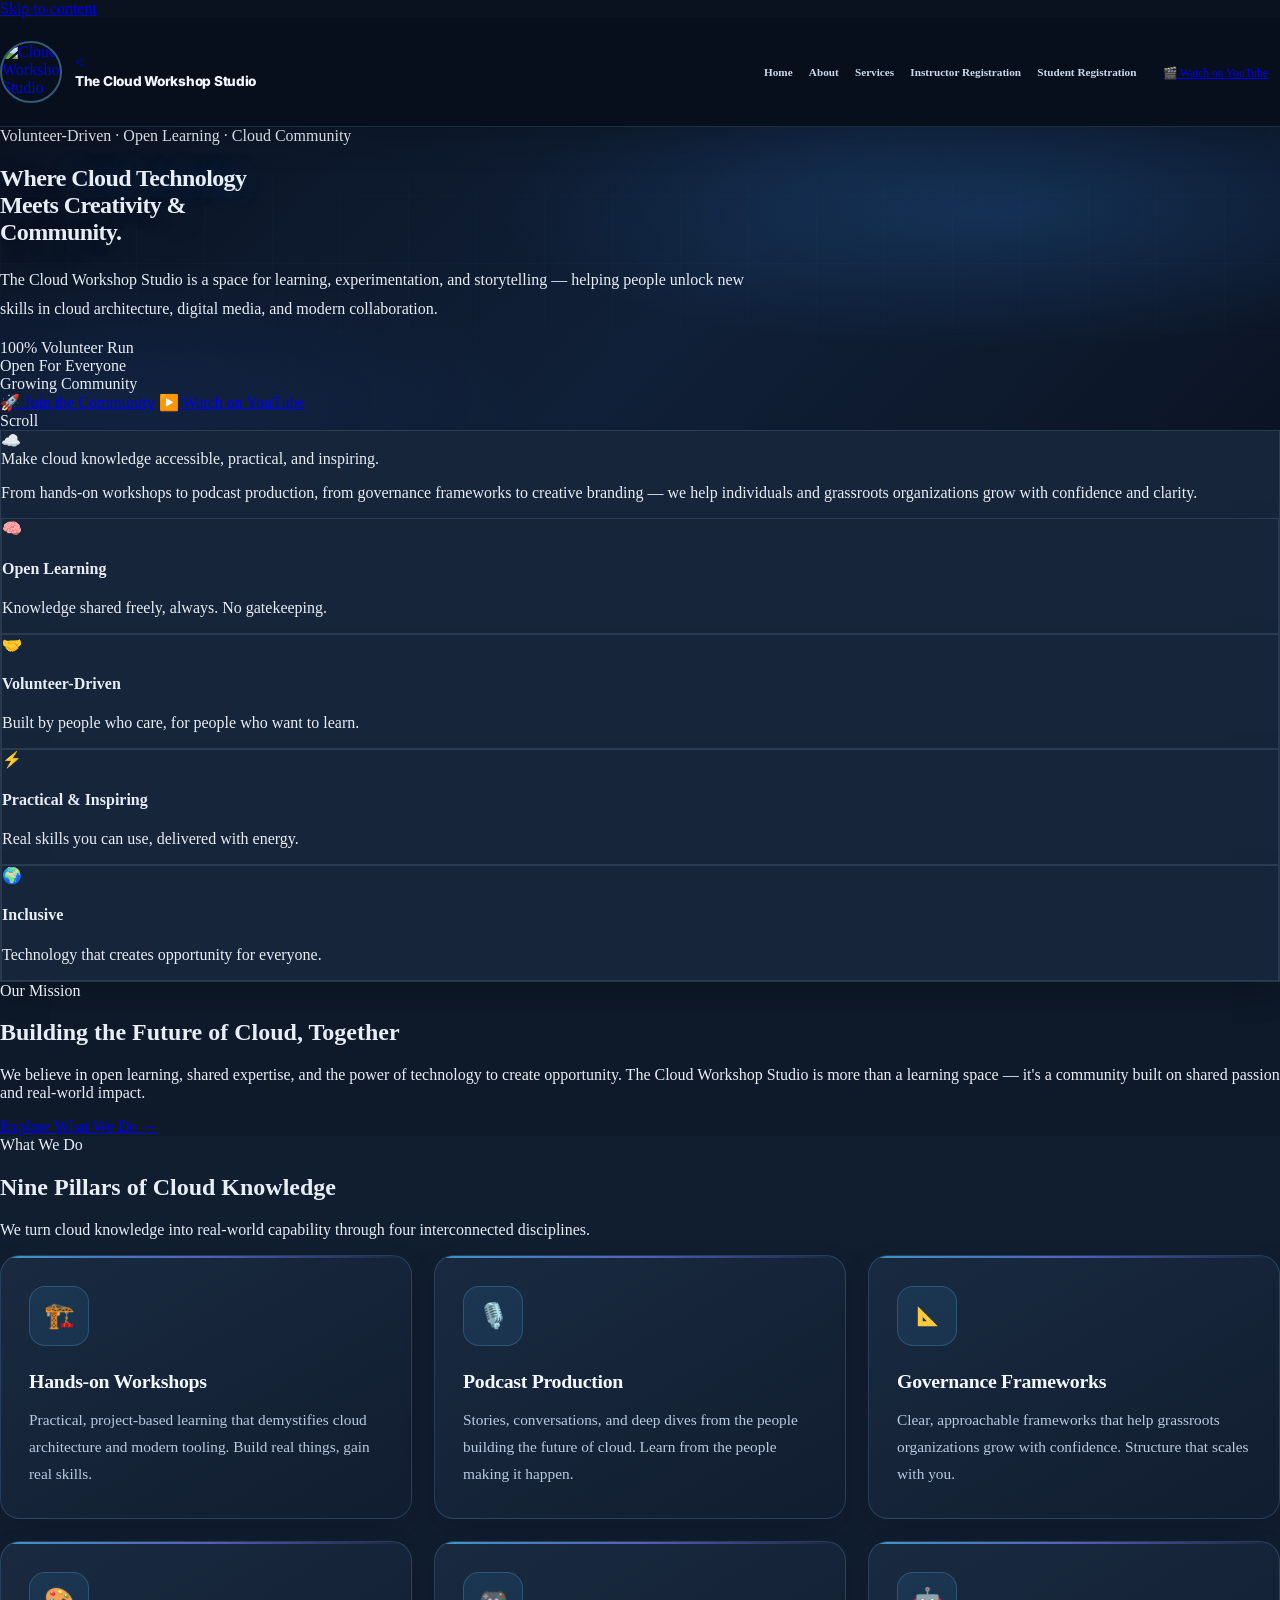
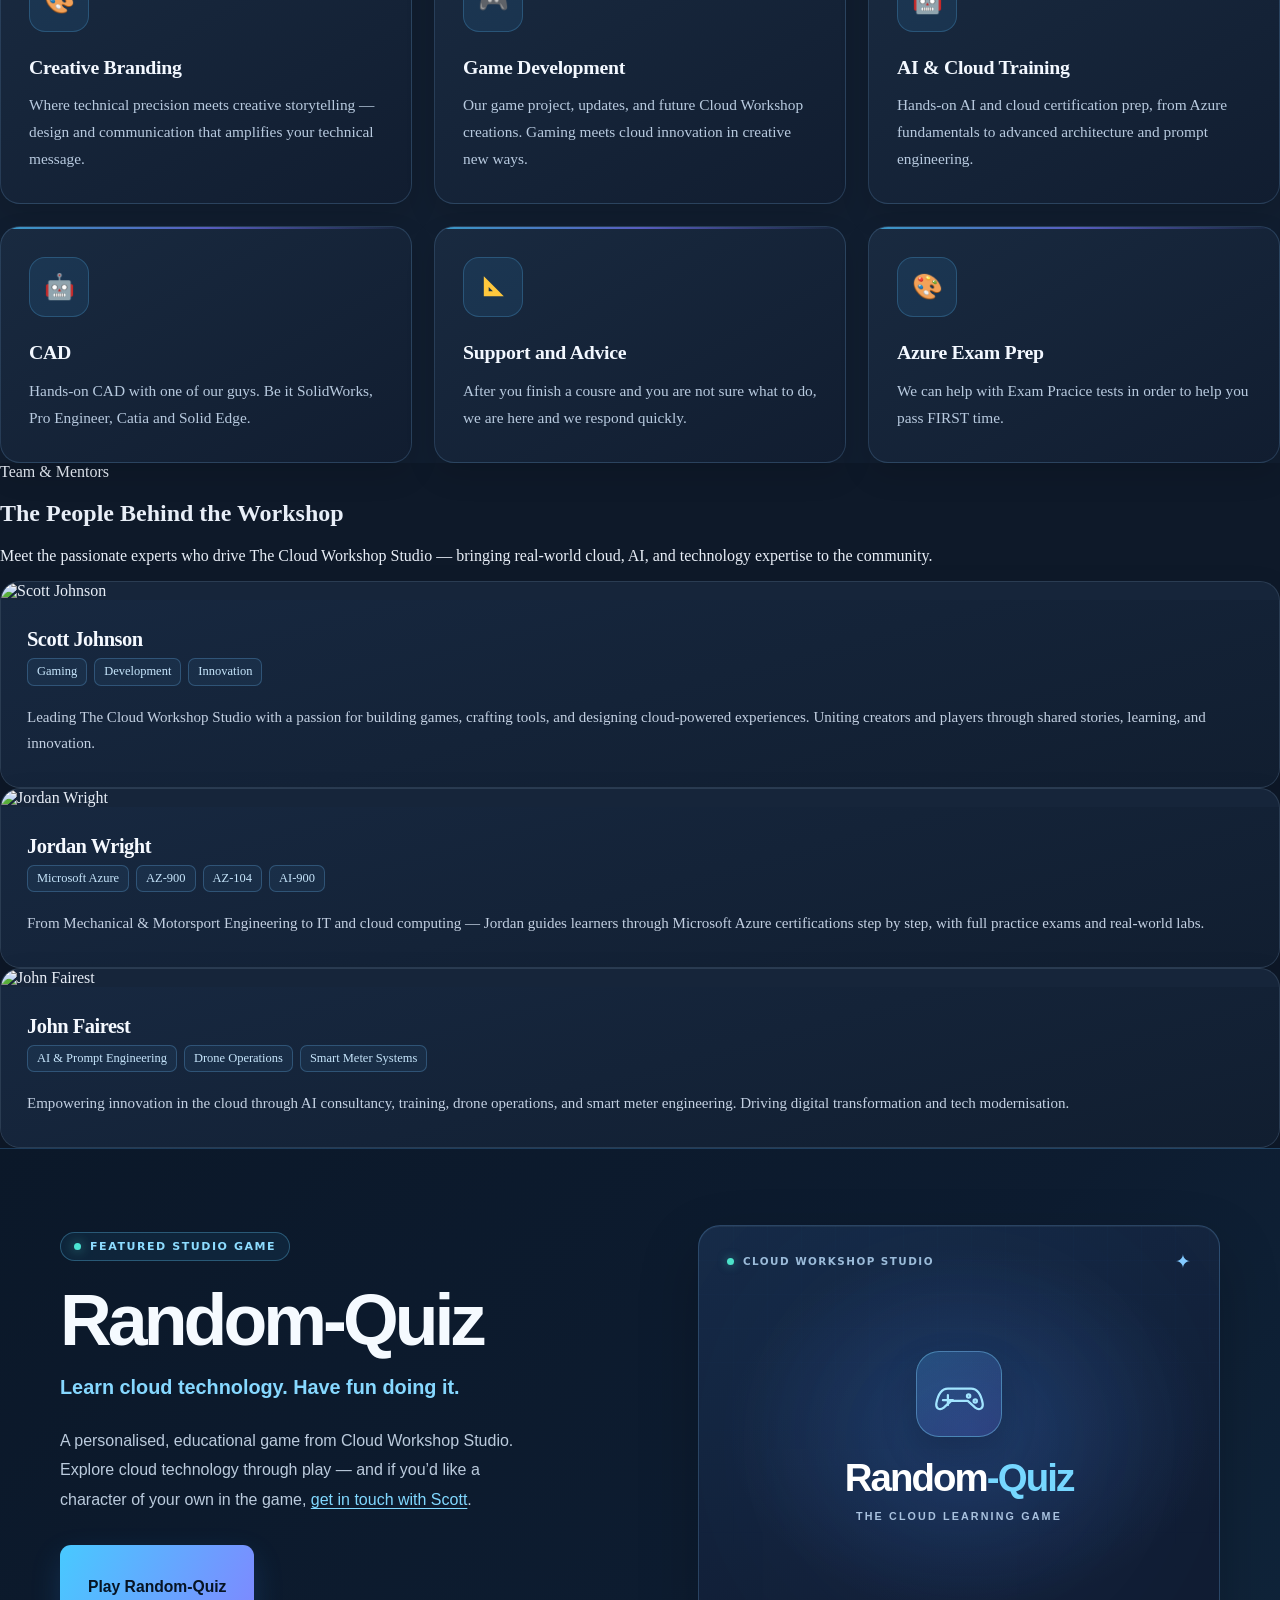
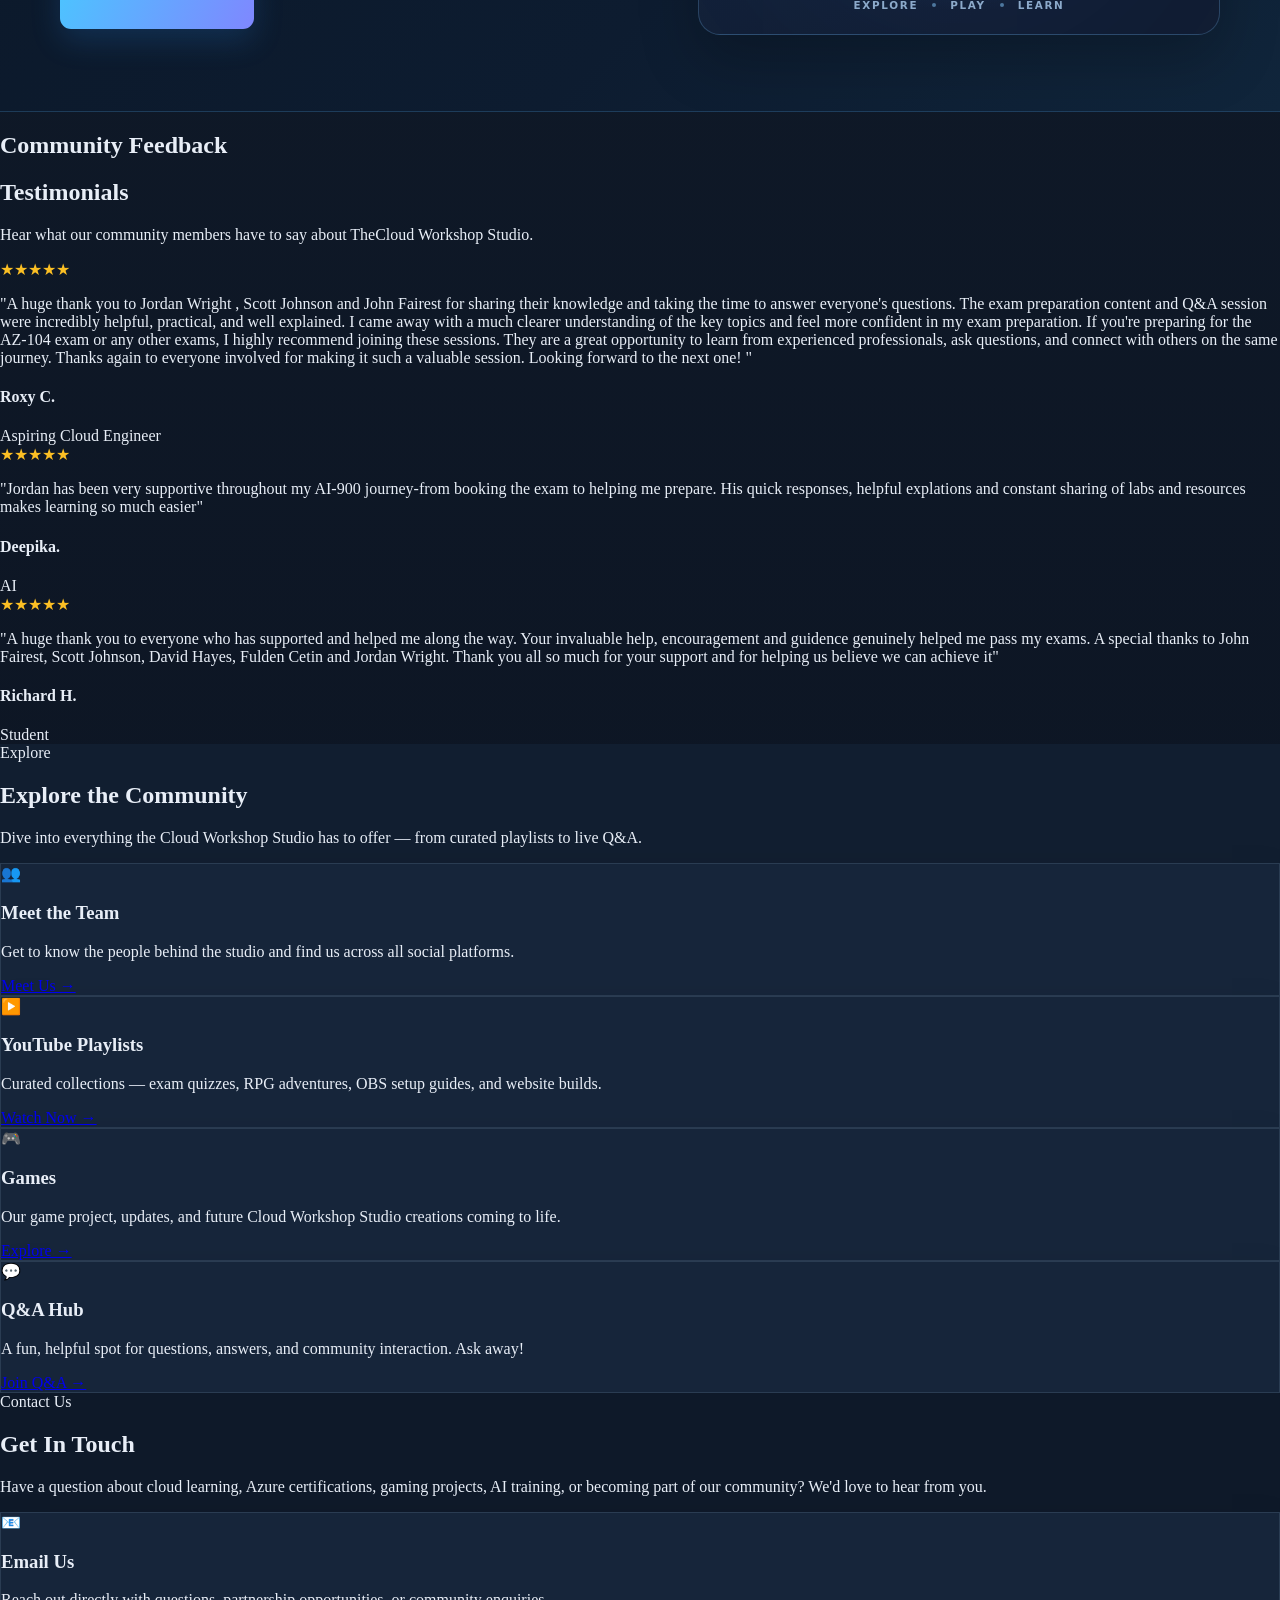
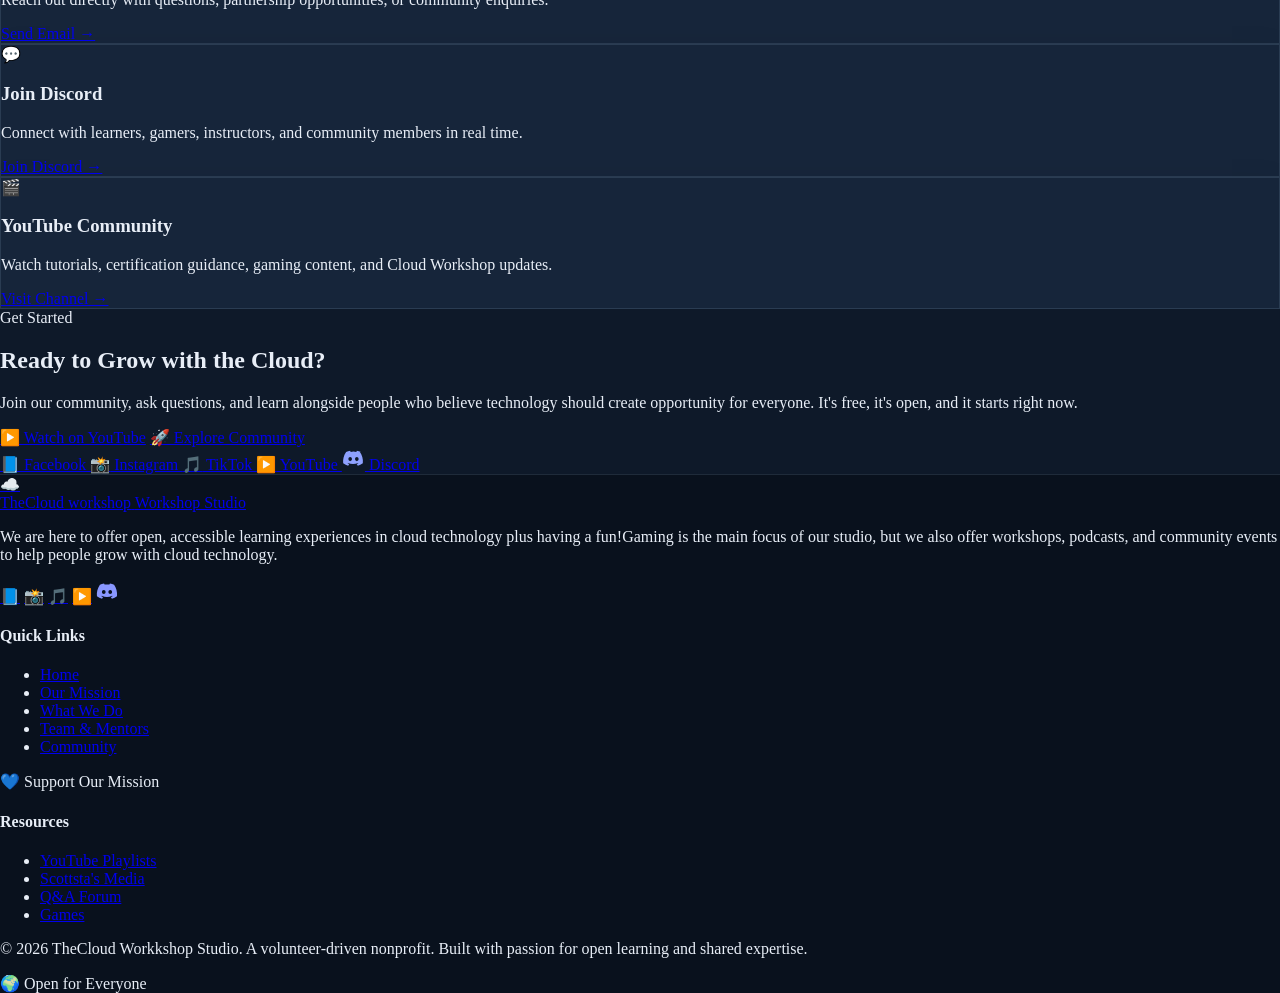
==== commit 48c3fe72: "Add files via upload" ====
--- a/index.html
+++ b/index.html
@@ -798,7 +798,7 @@
 <!-- Compact, aligned header brand (test version only) -->
 <a class="site-logo cw-header-brand" href="#hero" aria-label="Cloud Workshop Studio — home">
   <img class="cw-header-logo" src="https://thecloudworkshop.uk/wp-content/uploads/2026/04/cropped-facebook_1773425341973_7438285005540199320.jpg" alt="Cloud Workshop Studio logo" width="58" height="58" />
-  <span class="cw-header-wordmark"><strong>Cloud Workshop</strong><small>STUDIO</small></span>
+  <span class="cw-header-wordmark"><<strong>The Cloud Workshop Studio</strong></span>
 </a>
 <!-- Primary Navigation -->
 
@@ -874,7 +874,7 @@
 
 <p class="hero-desc">
 
-Cloud Workshop Studio is a space for learning, experimentation, and storytelling —
+The Cloud Workshop Studio is a space for learning, experimentation, and storytelling —
 
 helping people unlock new skills in cloud architecture, digital media, and modern collaboration.
 
@@ -1030,7 +1030,7 @@
 
 We believe in open learning, shared expertise, and the power of technology
 
-to create opportunity. Cloud Workshop Studio is more than a learning space —
+to create opportunity. The Cloud Workshop Studio is more than a learning space —
 
 it's a community built on shared passion and real-world impact.
 
@@ -1062,7 +1062,7 @@
 
 <span class="section-label">What We Do</span>
 
-<h2 class="section-title">Six Pillars of <span class="gradient-text">Cloud Knowledge</span></h2>
+<h2 class="section-title">Nine Pillars of <span class="gradient-text">Cloud Knowledge</span></h2>
 
 <p class="section-subtitle mx-auto">
 
@@ -1136,6 +1136,38 @@
 
 </div>
 
+  <div class="service-card">
+
+<div class="service-icon">🤖</div>
+
+<h3>CAD</h3>
+
+<p>Hands-on CAD with one of our guys. Be it SolidWorks, Pro Engineer, Catia and Solid Edge.</p>
+
+</div>
+
+  <div class="service-card">
+
+<div class="service-icon"><svg aria-hidden="true" viewBox="0 0 24 24" width="30" height="30" fill="none" xmlns="http://www.w3.org/2000/svg"><path d="M4 3.5V20h16.5L4 3.5Z" fill="#FFC83D"/><path d="M8 12.4v3.5h3.5L8 12.4Z" fill="#18304B"/></svg></div>
+
+<h3>Support and Advice</h3>
+
+<p>After you finish a cousre and you are not sure what to do, we are here and we respond quickly.</p>
+
+</div>
+
+<div class="service-card">
+
+<div class="service-icon">🎨</div>
+
+<h3>Azure Exam Prep</h3>
+
+<p>We can help with Exam Pracice tests in order to help you pass FIRST time.</p>
+
+</div>
+
+  
+
 </div>
 
 </div>
@@ -1176,11 +1208,11 @@
 
 <div class="team-img-wrap">
 
-<img alt="Scott Johnson" loading="lazy" src="https://i.postimg.cc/05rpxm5x/658751912-10240903944152532-4583430762501479111-n-(1).jpg"/>
+<img alt="Scott Johnson" loading="lazy" src="https://i.postimg.cc/J4yWSr9n/Whats-App-Image-2026-10-14-at-19-46-57.jpg"/>
 
 <div class="team-img-overlay"></div>
 
-<span class="team-badge">Editor &amp; Game Development</span>
+
 
 </div>
 
@@ -1190,7 +1222,7 @@
 
 </h3>
 
-<div class="team-company">The Cloud Workshop Studio</div>
+
 
 <div class="team-tags">
 
@@ -1212,11 +1244,11 @@
 
 <div class="team-img-wrap">
 
-<img alt="Jordan Wright" loading="lazy" src="https://thecloudworkshop.uk/wp-content/themes/cloudworkshop-theme/images/jordan-cloud.jpg"/>
+<img alt="Jordan Wright" loading="lazy" src="https://scontent.fbhd1-1.fna.fbcdn.net/v/t39.30808-6/806987382_10165706465214042_6986268489869576065_n.jpg?stp=dst-jpg_tt6&cstp=mx527x792&ctp=s527x792&_nc_cat=109&_nc_map=urlgen_bucketless&ccb=1-7&_nc_sid=127cfc&_nc_ohc=kzDWtiu0KSUQ7kNvwGWWHSY&_nc_oc=AdqXCwtaPQ8RoKSU2D8NgZgsRqYVaROU7B6cdnQP4B4znVyuvl_5Fw5UWxrzpg8T0rEPA0gPKmxzFGy5KevGItXv&_nc_zt=23&_nc_ht=scontent.fbhd1-1.fna&_nc_gid=nIpubf9tWabano3gofjrtA&_nc_ss=7b3a8&oh=00_AQSzh3imS6LU1kXjeUsCMHEdhanYEwOPGMH2DfdyIebz1w&oe=6B0D2B0F"/>
 
 <div class="team-img-overlay"></div>
 
-<span class="team-badge">Coach</span>
+
 
 </div>
 
@@ -1224,7 +1256,7 @@
 
 <h3>Jordan Wright </h3>
 
-<div class="team-company">PhaseBound</div>
+
 
 <div class="team-tags">
 
@@ -1254,7 +1286,7 @@
 
 <div class="team-img-overlay"></div>
 
-<span class="team-badge">AI Advisor</span>
+
 
 </div>
 
@@ -1262,7 +1294,7 @@
 
 <h3>John Fairest </h3>
 
-<div class="team-company">PhaseBound</div>
+
 
 <div class="team-tags">
 
@@ -1292,7 +1324,7 @@
 <div class="cws-wrapper"><div class="cws-copy"><span class="cws-eyebrow">Featured Studio Game</span>
 <h2 class="cws-heading">Random-Quiz</h2>
 <p class="cws-tagline">Learn cloud technology. Have fun doing it.</p>
-<p class="cws-description">A personalised, educational game from Cloud Workshop Studio. Explore cloud technology through play — and if you’d like a character of your own in the game, <a href="mailto:scott@thecloudworkshop.uk">get in touch with Scott</a>.</p>
+<p class="cws-description">A personalised, educational game from Cloud Workshop Studio. Explore cloud technology through play — and if you’d like a character of your own in the game, <a href="mailto:scottsta4@live.co.uk">get in touch with Scott</a>.</p>
 <a class="cws-button" href="https://scottsta.itch.io/random-quiz">Play Random-Quiz</a>
 </div><div aria-label="Random-Quiz featured game artwork" class="cws-showcase"><div class="cws-showcase-content">
 <div class="cws-art-top"><span class="cws-art-label"><span class="cws-status-dot"></span> CLOUD WORKSHOP STUDIO</span><span aria-hidden="true" class="cws-art-star">✦</span></div>
@@ -1449,6 +1481,81 @@
 
 </style>
 
+<!-- Testimonials Section -->
+  <h2 class="text-4xl font-bold text-center mb-4">Community Feedback</h2>
+<section id="testimonials" class="py-16 bg-gray-50">
+    <div class="container mx-auto px-6">
+        <h2 class="text-4xl font-bold text-center mb-4">Testimonials</h2>
+        <p class="text-center text-gray-600 mb-12">
+            Hear what our community members have to say about TheCloud Workshop Studio.
+        </p>
+
+        <div class="grid md:grid-cols-3 gap-8">
+
+            <!-- Testimonial 1 -->
+       
+            <div class="bg-white p-6 rounded-xl shadow-lg hover:shadow-xl transition duration-300">
+                
+            <div class="flex text-2xl mb-4" style="color: #FBBF24;">
+    ★★★★★
+</div>
+
+                <p class="text-gray-700 italic mb-4">
+                    "A huge thank you to
+Jordan Wright , Scott Johnson   and  John Fairest for sharing their knowledge and taking the time to answer everyone's questions. The exam preparation content and Q&A session were incredibly helpful, practical, and well explained.
+I came away with a much clearer understanding of the key topics and feel more confident in my exam preparation.
+If you're preparing for the AZ-104 exam or any other exams, I highly recommend joining these sessions. They are a great opportunity to learn from experienced professionals, ask questions, and connect with others on the same journey.
+Thanks again to everyone involved for making it such a valuable session. Looking forward to the next one!  
+"
+                </p>
+
+                <h4 class="font-semibold">Roxy C.</h4>
+             
+                <span class="text-sm text-gray-500">Aspiring Cloud Engineer</span>
+            </div>
+
+            <!-- Testimonial 2 -->
+         
+            <div class="bg-white p-6 rounded-xl shadow-lg hover:shadow-xl transition duration-300">
+                
+               <div class="flex text-2xl mb-4" style="color: #FBBF24;">
+    ★★★★★
+</div>
+
+                <p class="text-gray-700 italic mb-4">
+                    "Jordan has been very supportive throughout my AI-900 journey-from booking the 
+                  exam to helping me prepare. His quick responses, helpful explations and constant
+                  sharing of labs and resources makes learning so much easier"
+                </p>
+
+                <h4 class="font-semibold">Deepika.</h4>
+                <span class="text-sm text-gray-500">AI</span>
+            </div>
+
+            <!-- Testimonial 3 -->
+        
+            <div class="bg-white p-6 rounded-xl shadow-lg hover:shadow-xl transition duration-300">
+                
+              <div class="flex text-2xl mb-4" style="color: #FBBF24;">
+    ★★★★★
+</div>
+
+                <p class="text-gray-700 italic mb-4">
+                    "A huge thank you to everyone who has supported and helped me 
+                  along the way. Your invaluable help, encouragement and guidence genuinely 
+                  helped me pass my exams. A special thanks to John Fairest, Scott Johnson, David Hayes, Fulden Cetin
+                  and Jordan Wright. Thank you all so much for your support and for helping us believe we
+                  can achieve it"
+                </p>
+
+                <h4 class="font-semibold">Richard H.</h4>
+                <span class="text-sm text-gray-500">Student</span>
+            </div>
+
+        </div>
+    </div>
+</section>
+
 <!-- =============================================
 
 COMMUNITY / EXPLORE
@@ -1532,6 +1639,91 @@
 </section>
 
 <div class="divider"></div>
+
+  <section class="section" id="cta">
+    <!-- =============================================
+CONTACT US
+============================================= -->
+
+<section class="section section-dark" id="contact">
+    <div class="container">
+
+        <div class="text-center">
+            <span class="section-label">Contact Us</span>
+
+            <h2 class="section-title">
+                Get In <span class="gradient-text">Touch</span>
+            </h2>
+
+            <p class="section-subtitle mx-auto">
+                Have a question about cloud learning, Azure certifications,
+                gaming projects, AI training, or becoming part of our community?
+                We'd love to hear from you.
+            </p>
+
+            <div class="accent-bar"></div>
+        </div>
+
+        <div class="contact-grid">
+
+            <div class="community-card">
+                <div class="comm-icon">📧</div>
+
+                <h3>Email Us</h3>
+
+                <p>
+                    Reach out directly with questions,
+                    partnership opportunities, or community enquiries.
+                </p>
+
+                <a class="comm-link" href="mailto:scottsta4@live.co.uk">
+                    Send Email →
+                </a>
+            </div>
+
+            <div class="community-card">
+                <div class="comm-icon">💬</div>
+
+                <h3>Join Discord</h3>
+
+                <p>
+                    Connect with learners, gamers, instructors,
+                    and community members in real time.
+                </p>
+
+                <a class="comm-link"
+                   href="https://discord.gg/dFDcuSXQ9e"
+                   target="_blank"
+                   rel="noopener">
+                    Join Discord →
+                </a>
+            </div>
+
+            <div class="community-card">
+                <div class="comm-icon">🎬</div>
+
+                <h3>YouTube Community</h3>
+
+                <p>
+                    Watch tutorials, certification guidance,
+                    gaming content, and Cloud Workshop updates.
+                </p>
+
+                <a class="comm-link"
+                   href="https://www.youtube.com/@thecloudworkshop"
+                   target="_blank"
+                   rel="noopener">
+                    Visit Channel →
+                </a>
+            </div>
+
+        </div>
+
+    </div>
+</section>
+
+<div class="divider"></div>
+    
 
 <!-- =============================================
 
@@ -1688,6 +1880,12 @@
 </ul>
 
 </div>
+  <!-- Donations Section -->
+<section id="donations" class="donations-section">
+    <div class="container">
+        <span class="section-tag">💙 Support Our Mission</span>
+
+     
 
 <!-- Resources -->
 
@@ -1924,4 +2122,4 @@
 
 </body>
 
-</html>+</html>
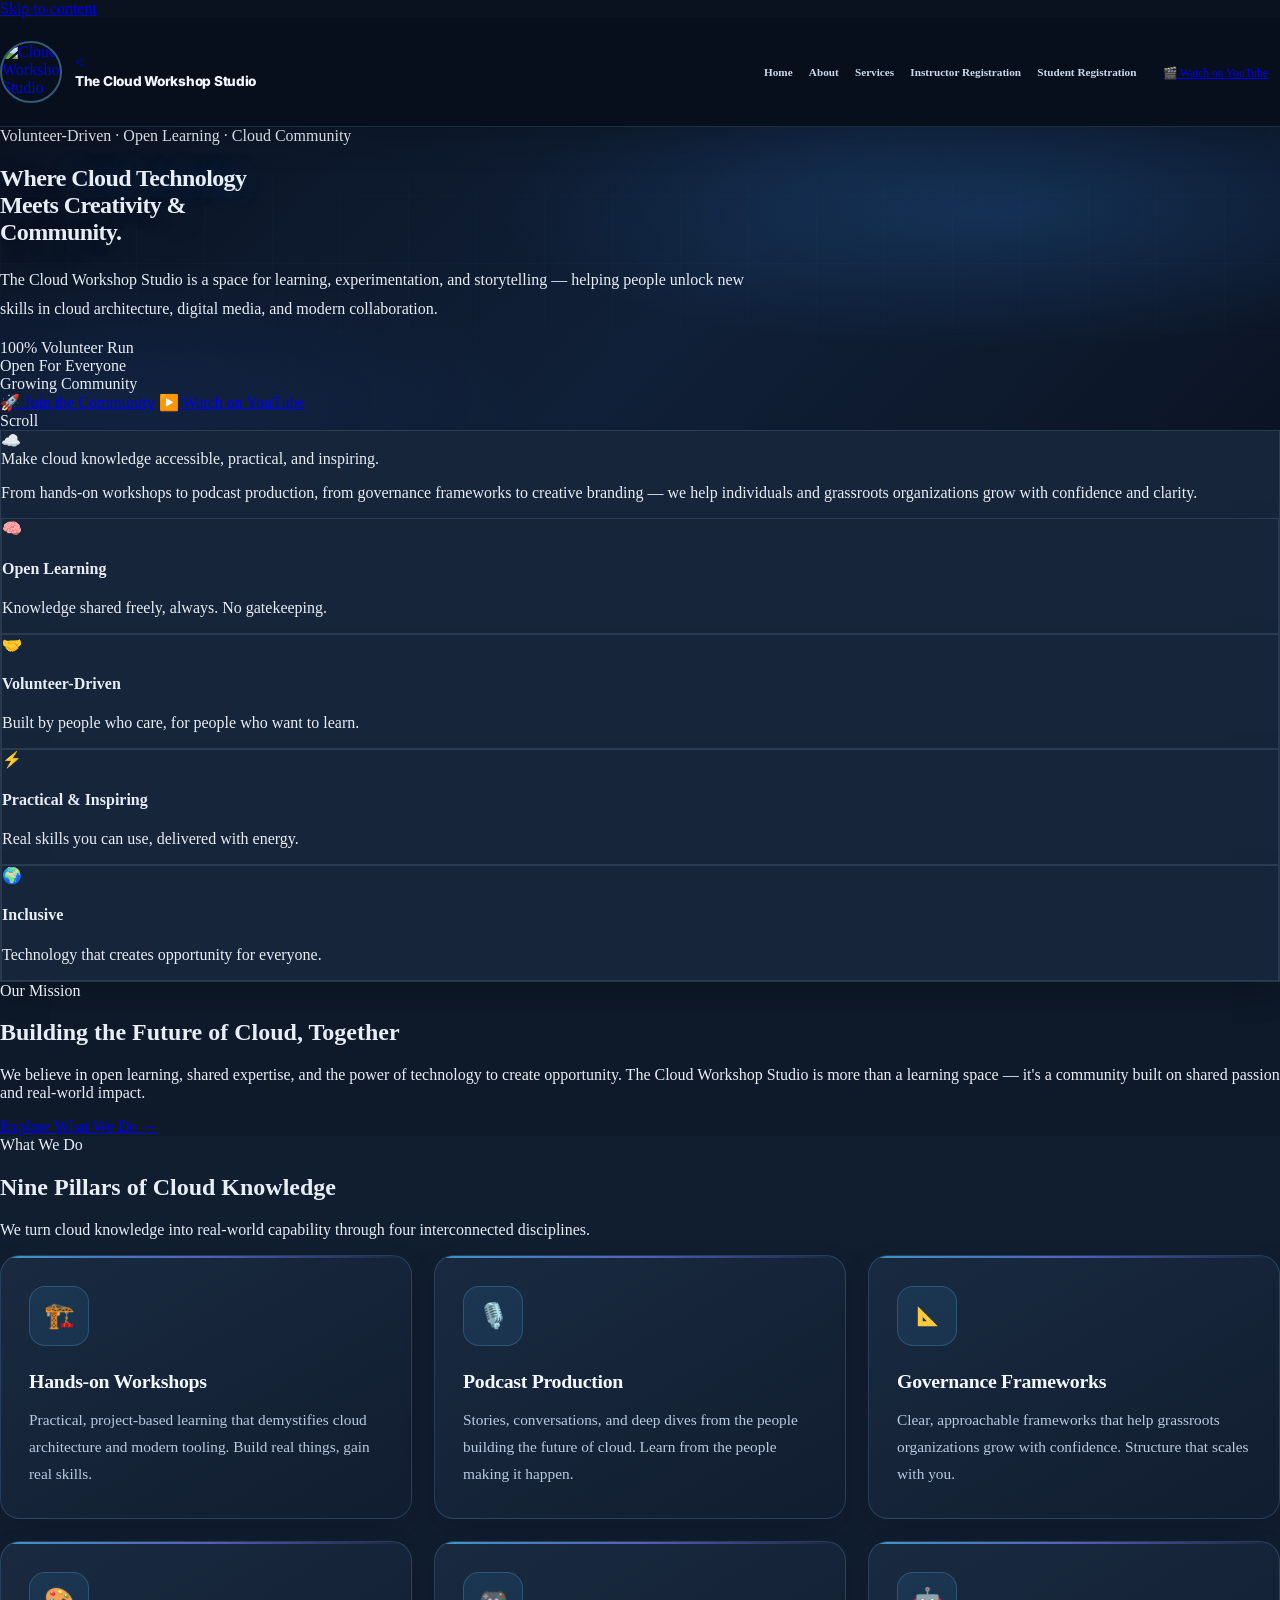
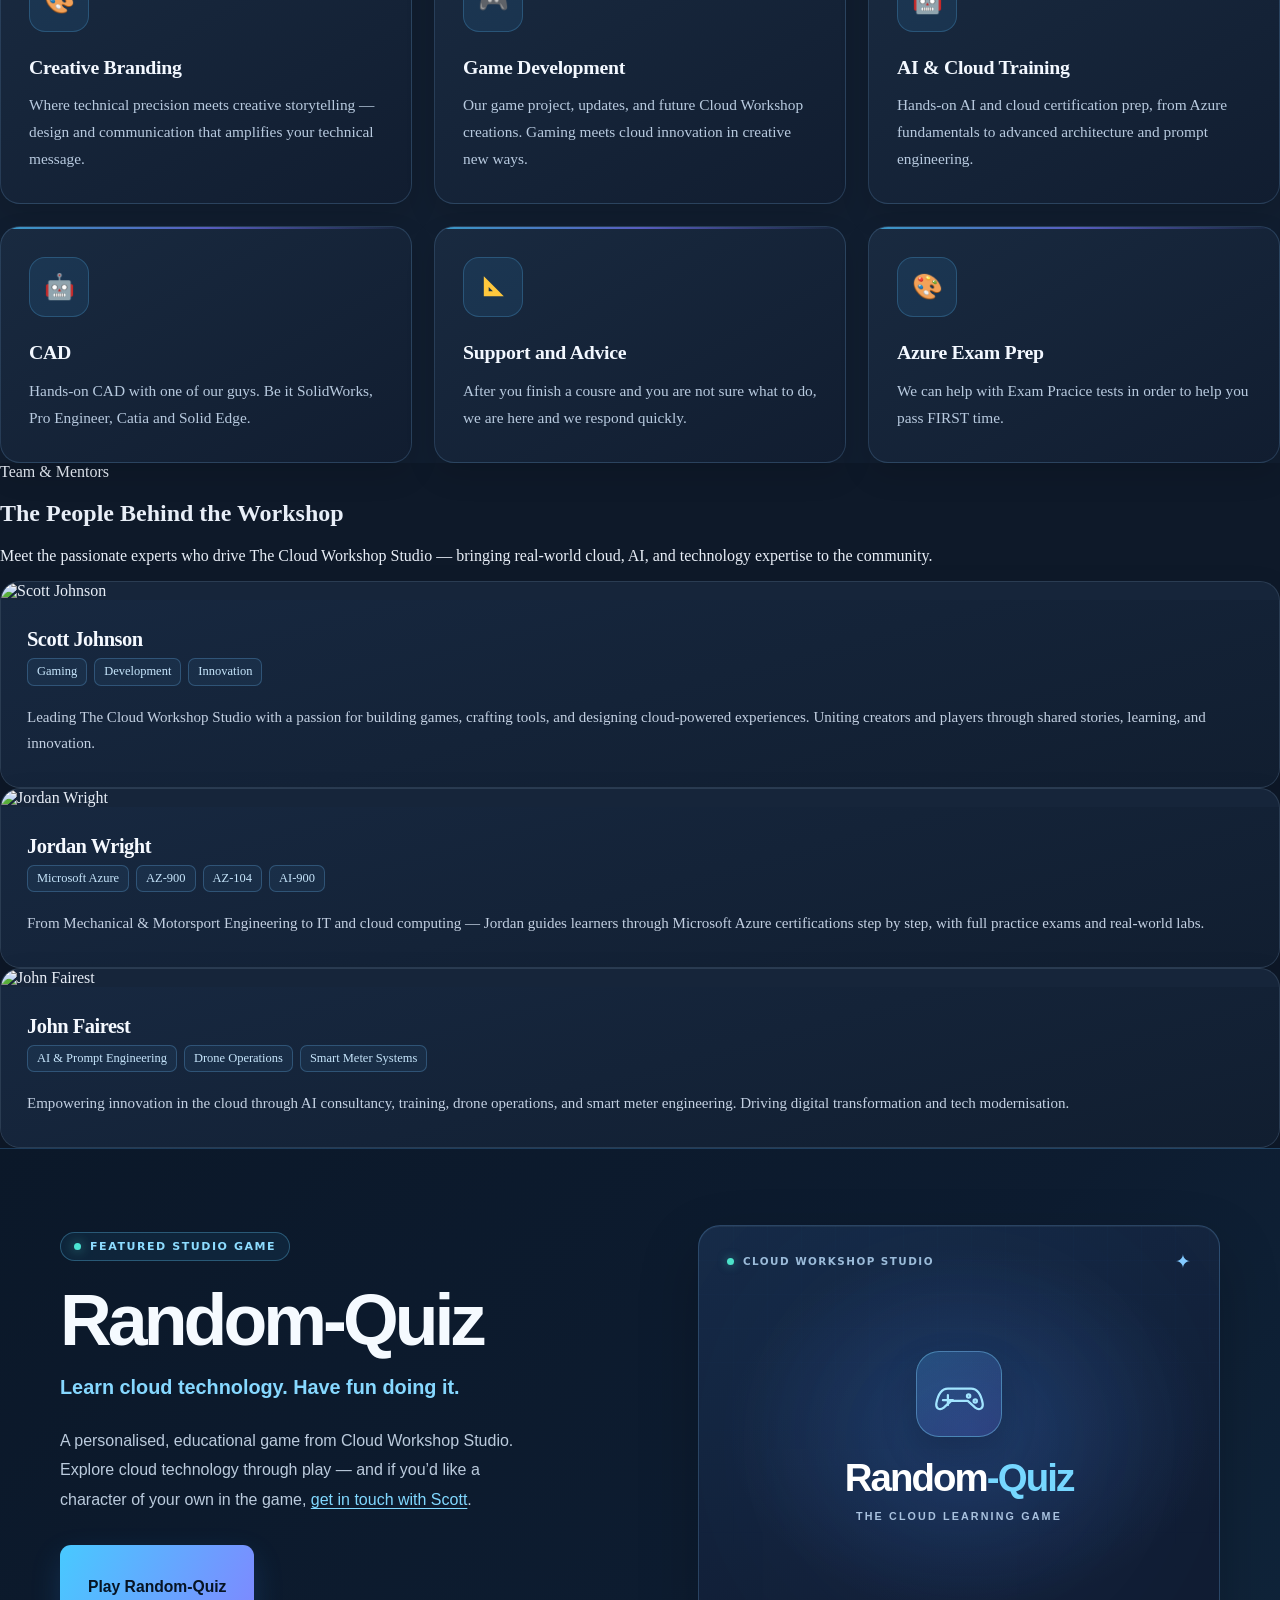
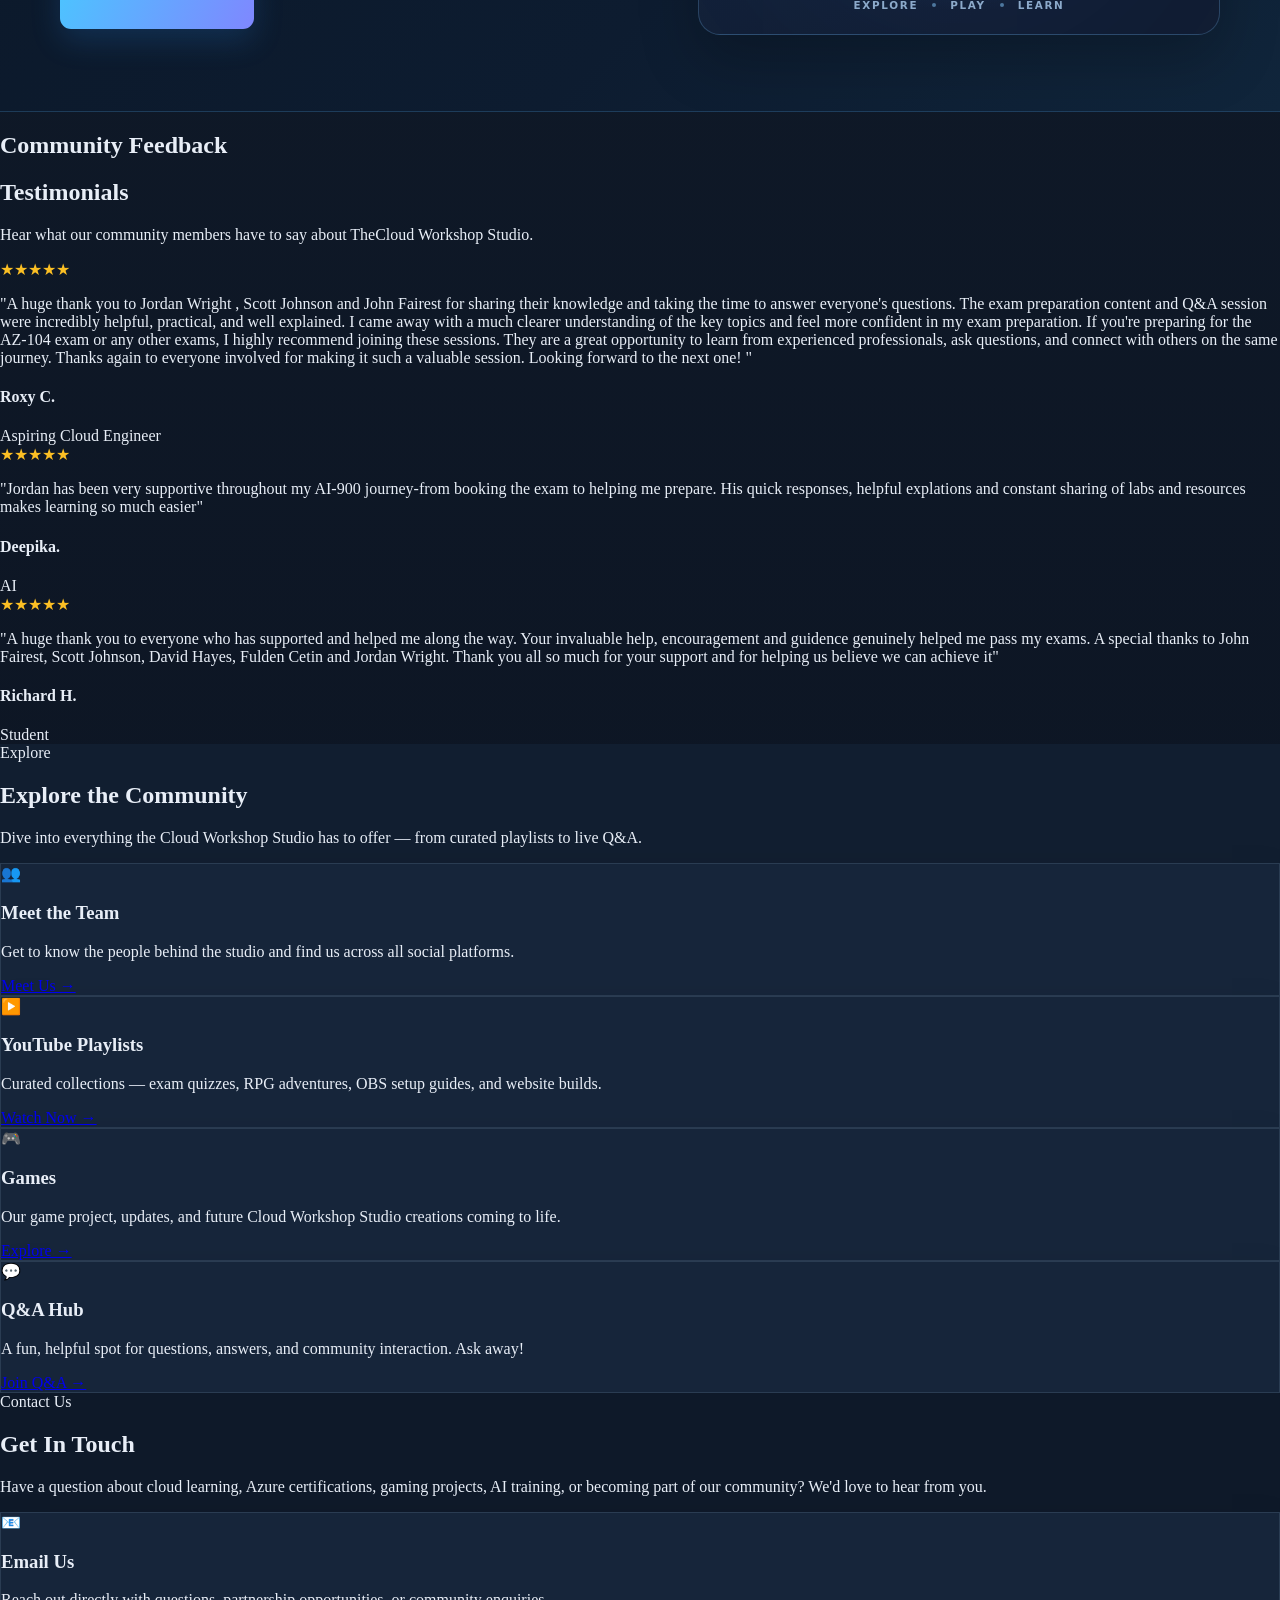
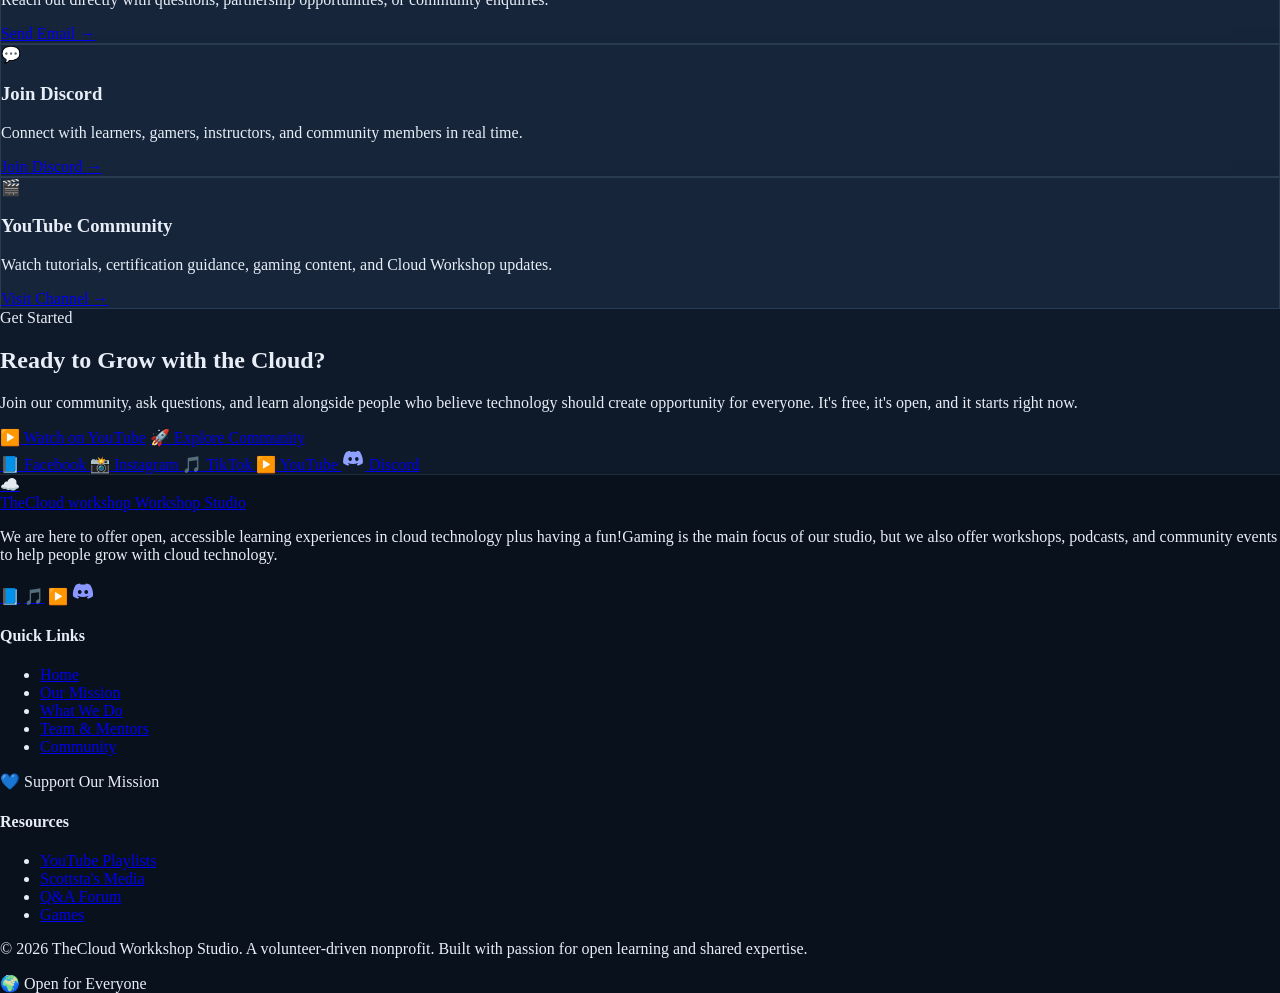
==== commit d24a8ffd: "Add files via upload" ====
--- a/index.html
+++ b/index.html
@@ -1848,7 +1848,7 @@
 
 <a href="https://www.facebook.com/profile.php?id=61584881055582" rel="noopener" target="_blank" title="Facebook">📘</a>
 
-<a href="https://www.instagram.com/tcworkshopstudio" rel="noopener" target="_blank" title="Instagram">📸</a>
+
 
 <a href="https://www.tiktok.com/@thecloudworkshopstudio" rel="noopener" target="_blank" title="TikTok">🎵</a>
 
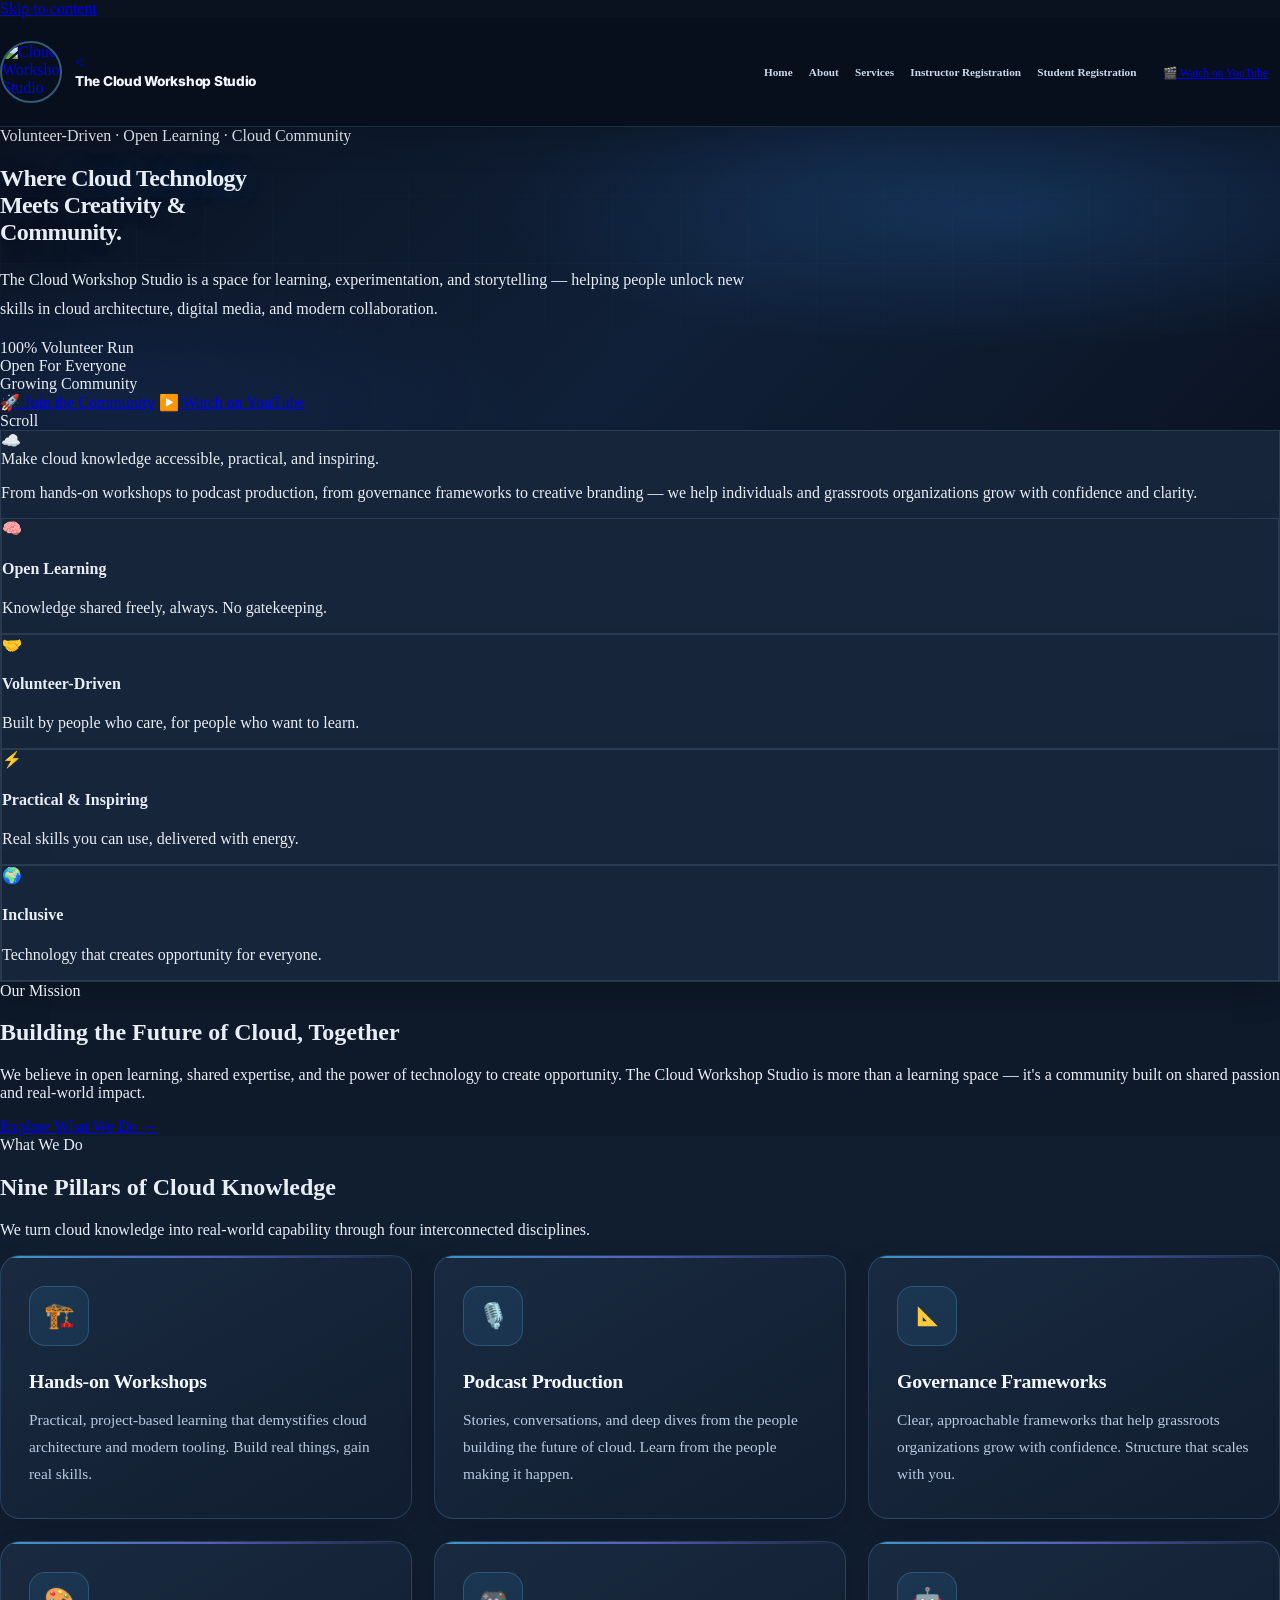
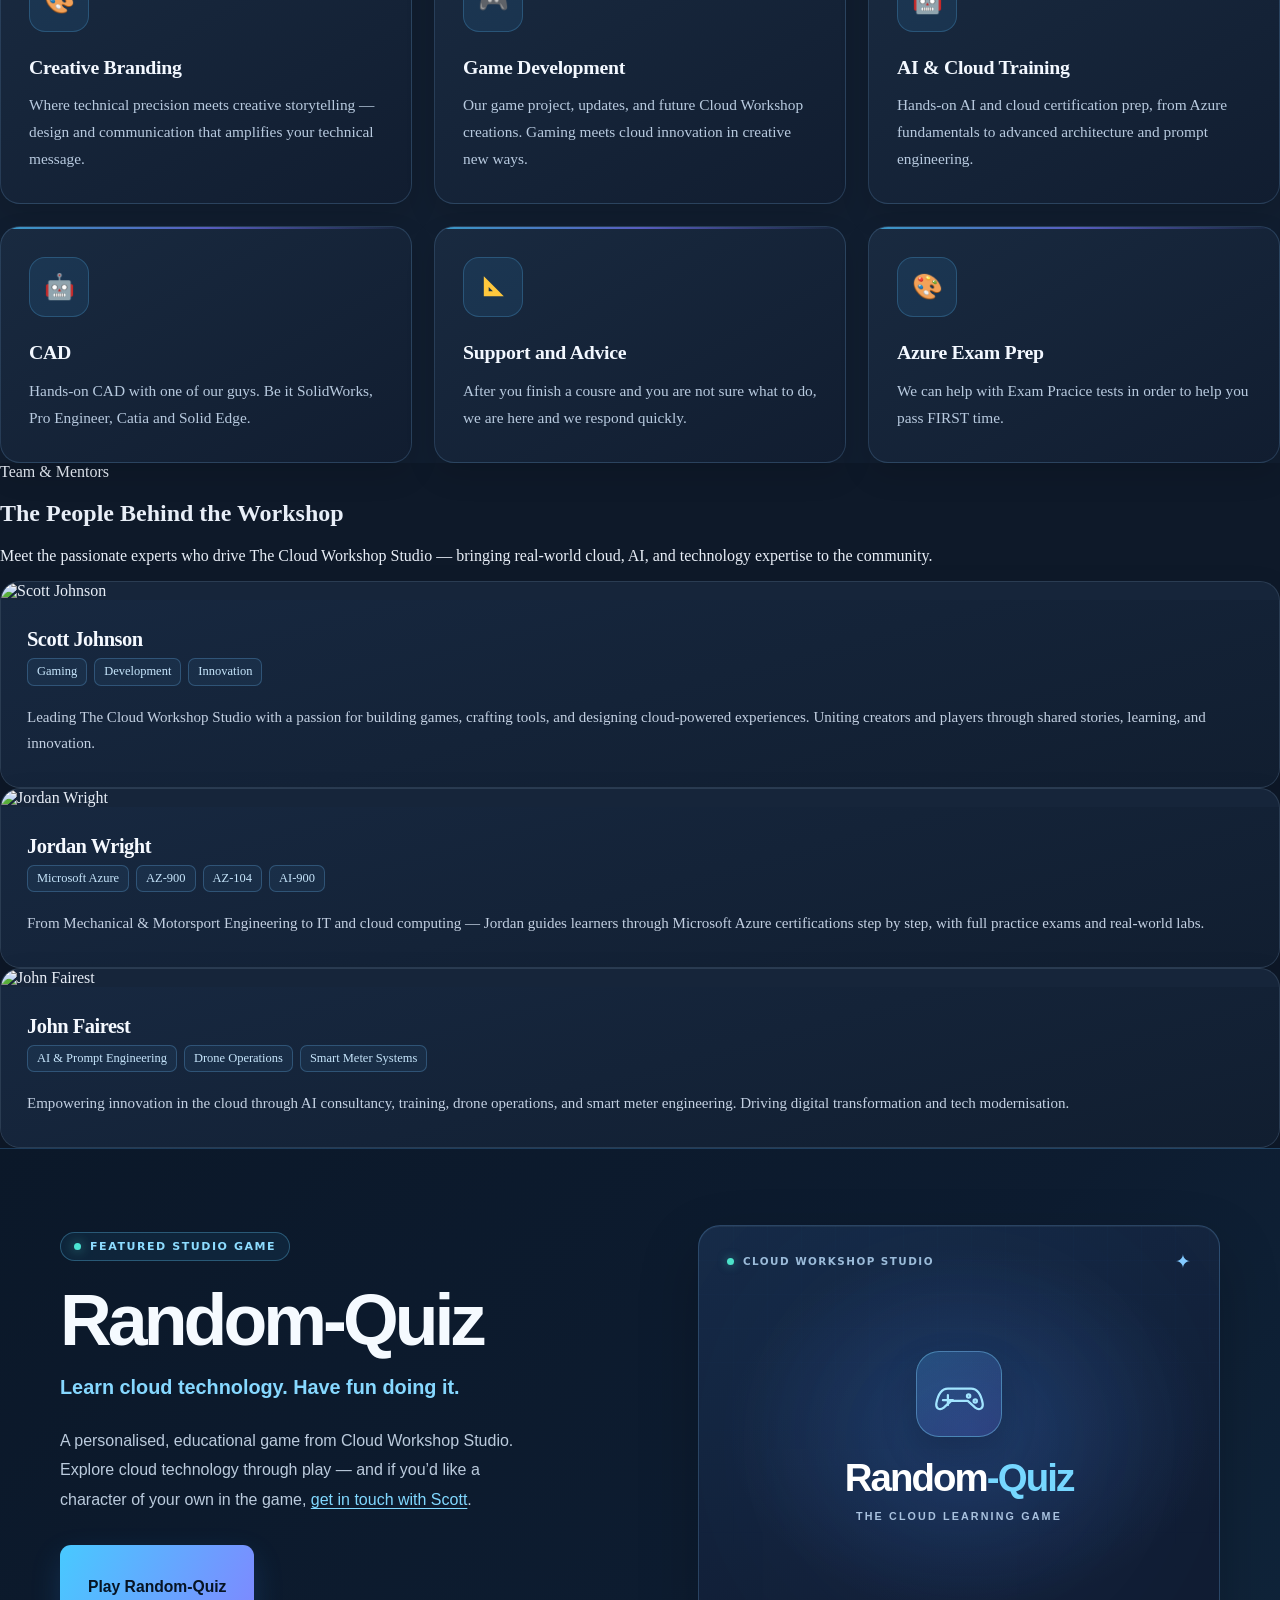
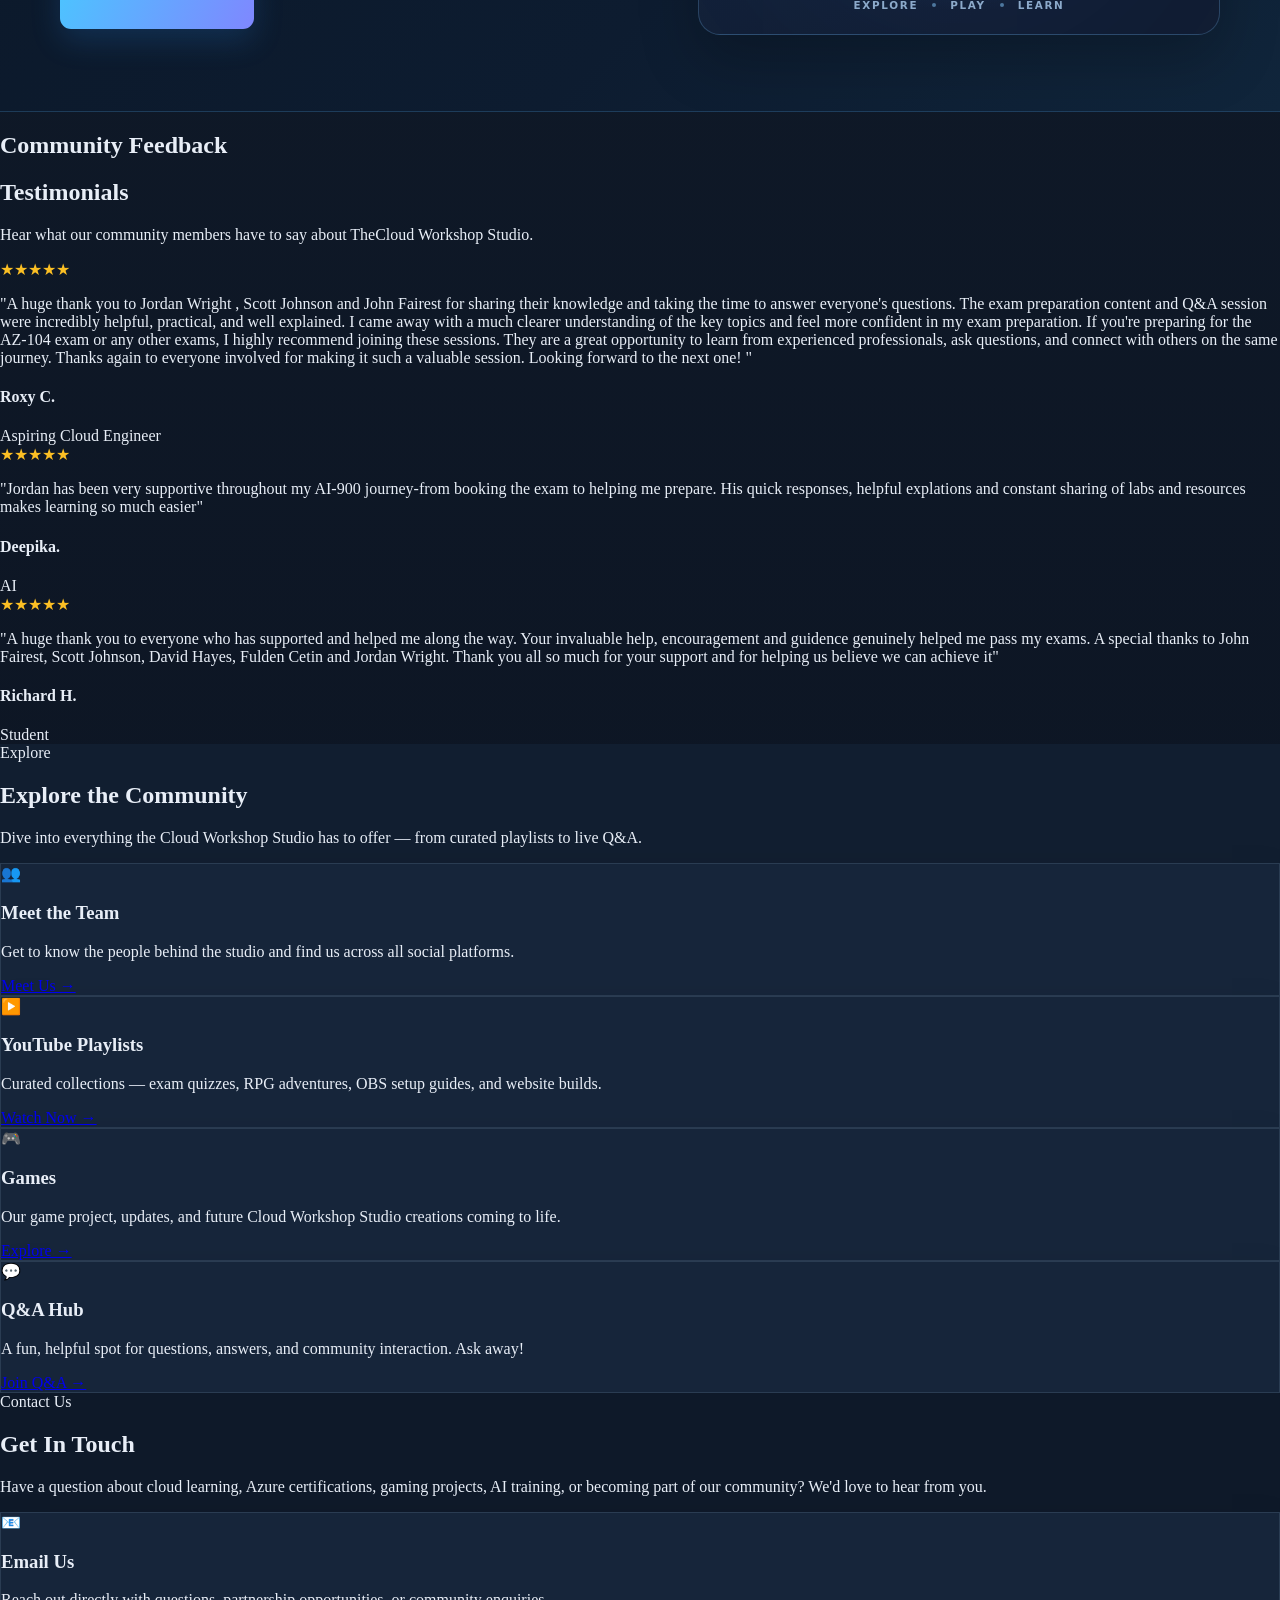
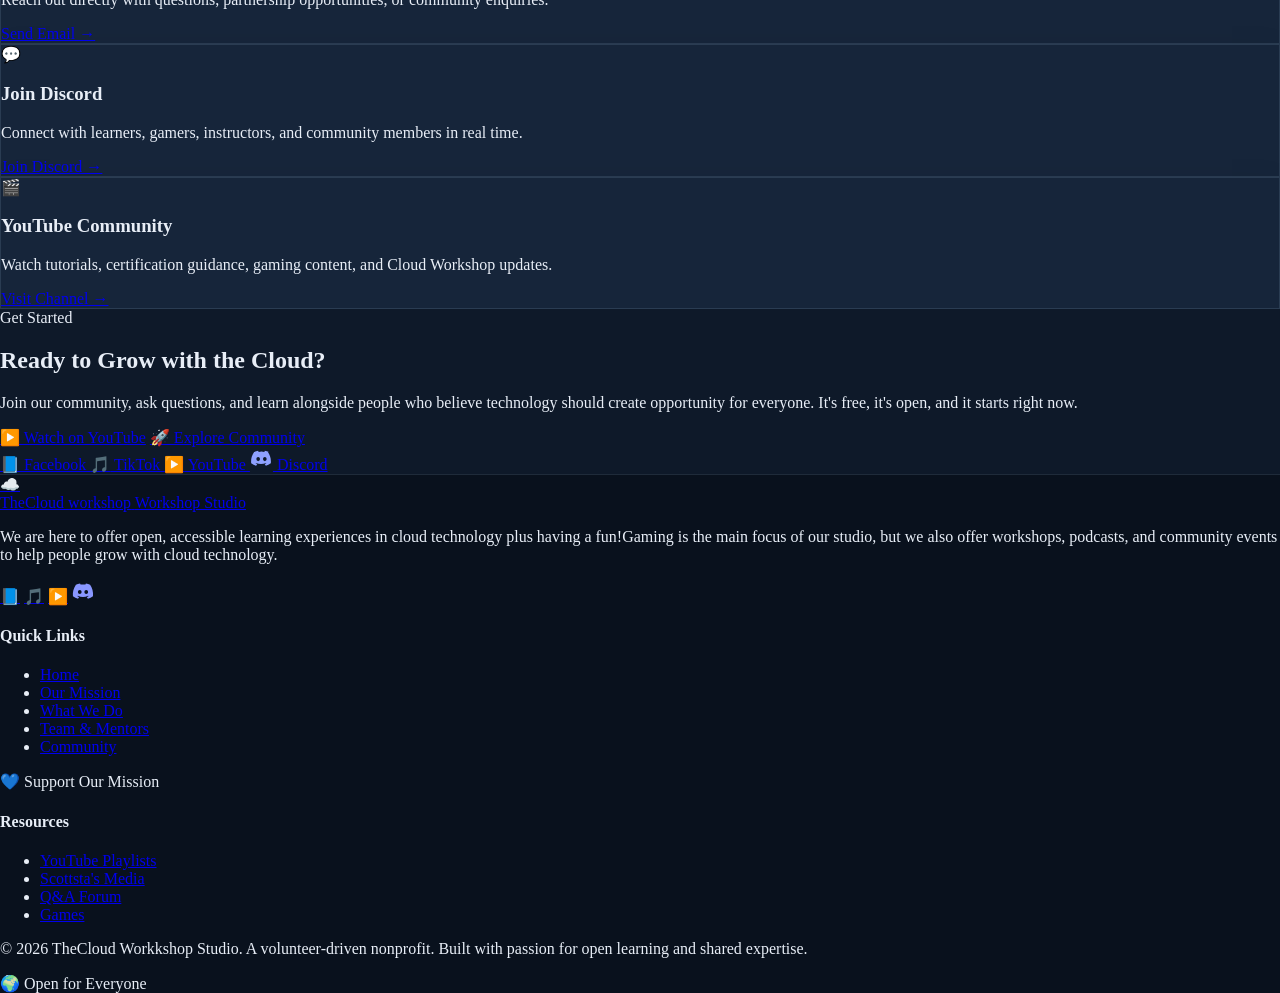
==== commit babaf63c: "Add files via upload" ====
--- a/index.html
+++ b/index.html
@@ -1775,9 +1775,7 @@
 
 </a>
 
-<a class="social-link" href="https://www.instagram.com/tcworkshopstudio" rel="noopener" target="_blank">
-
-<span class="social-icon">📸</span> Instagram
+
 
 </a>
 
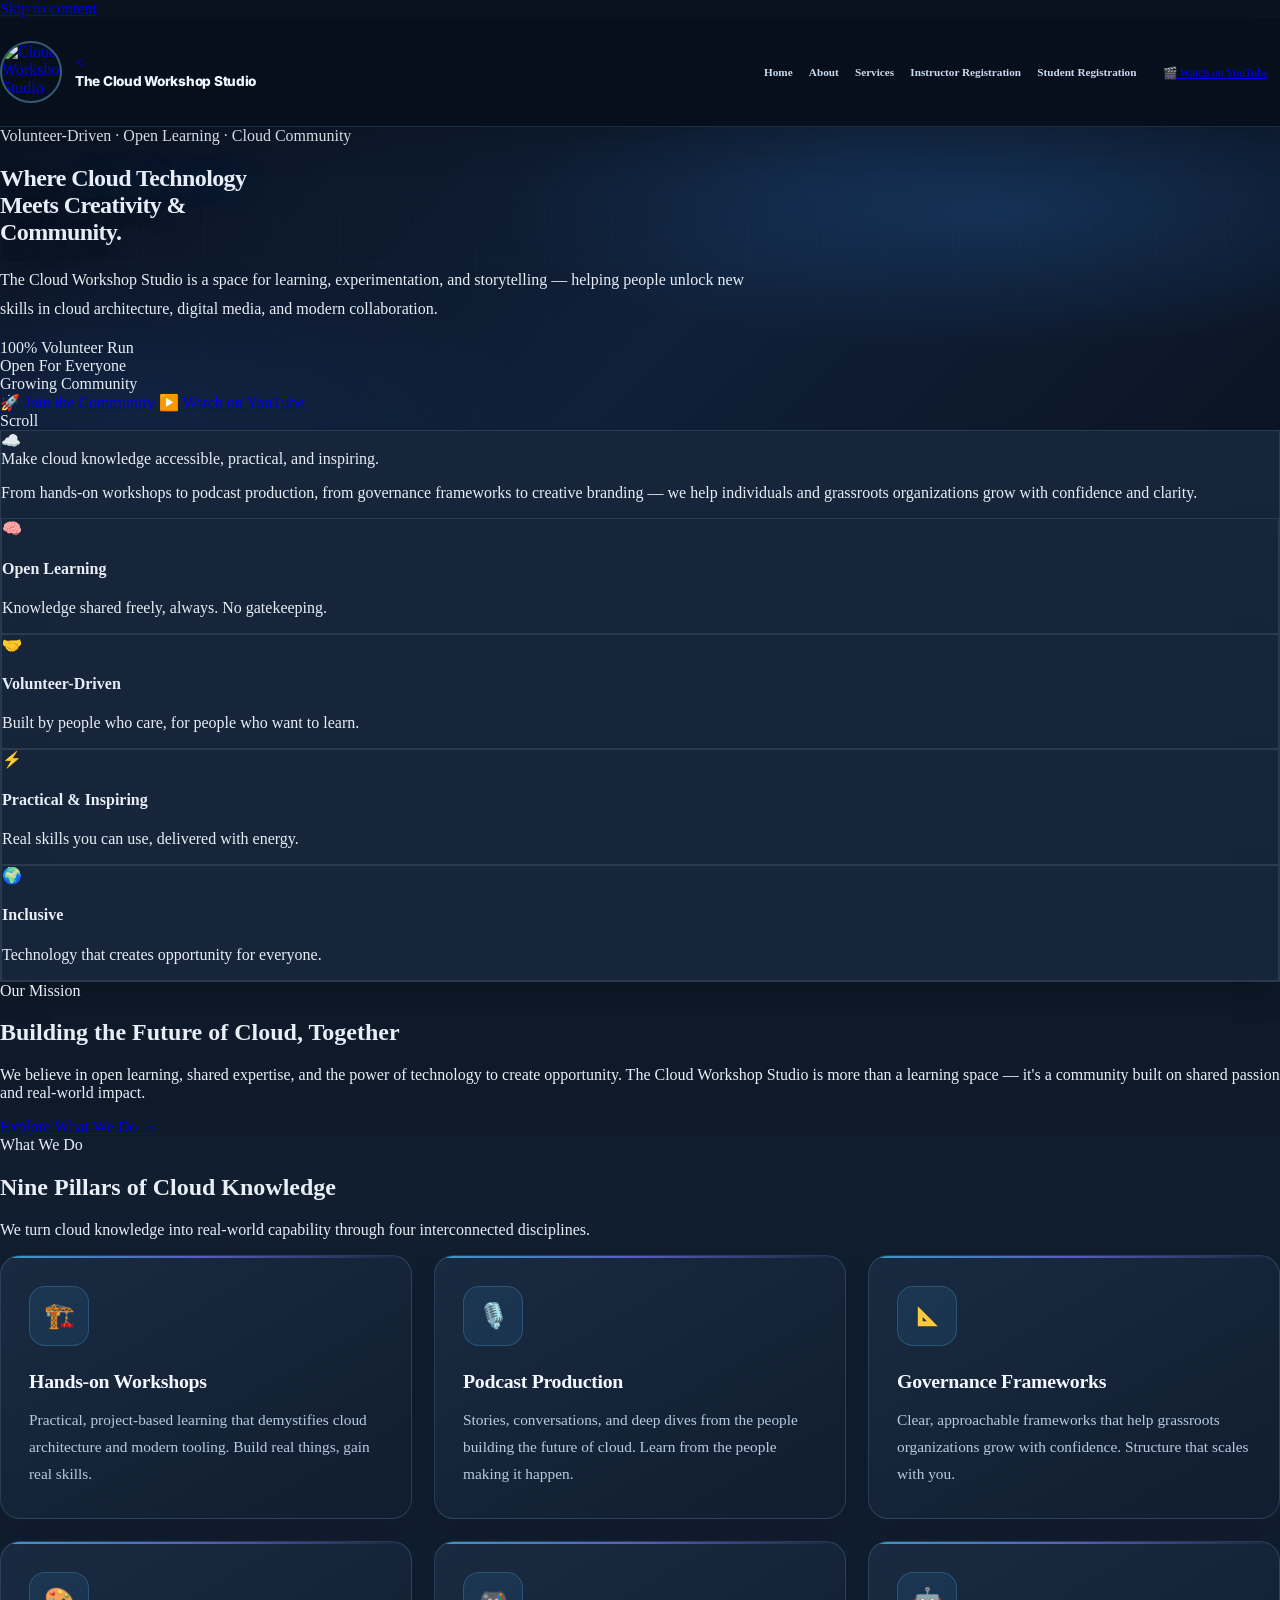
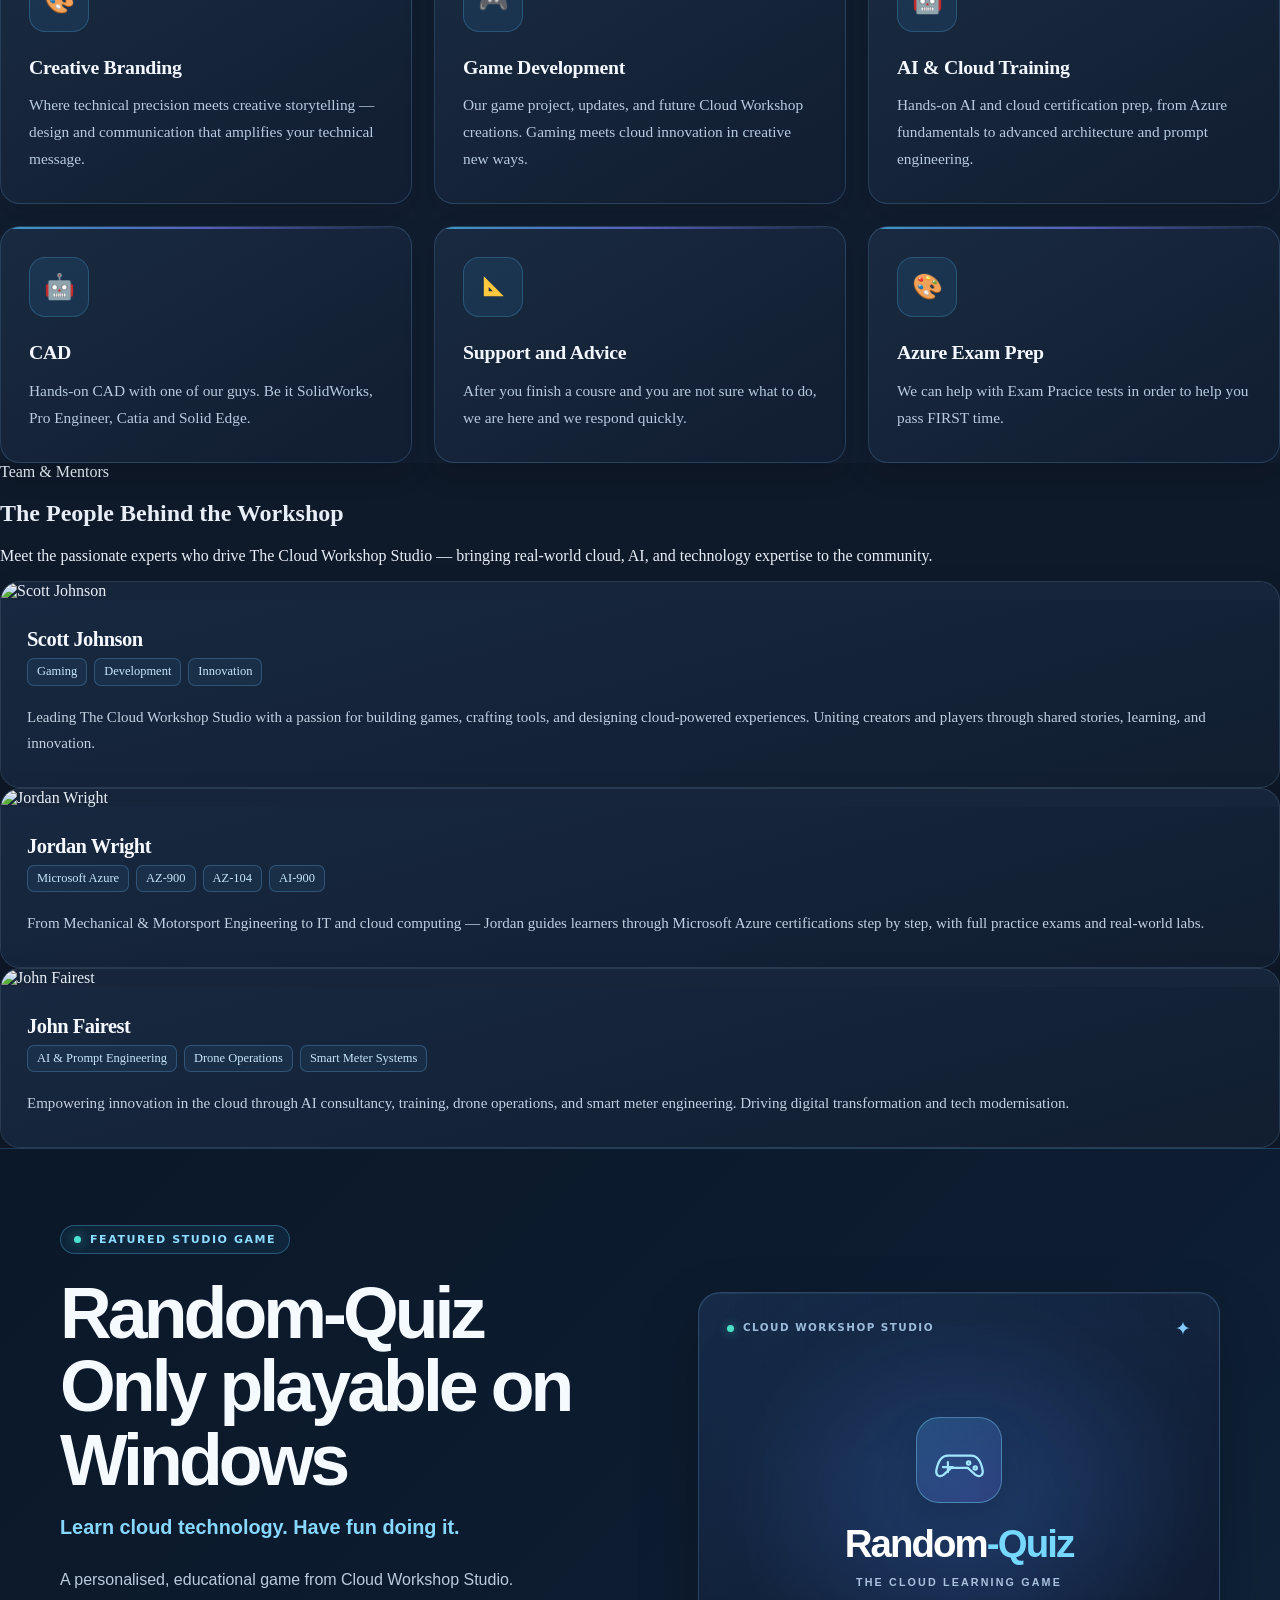
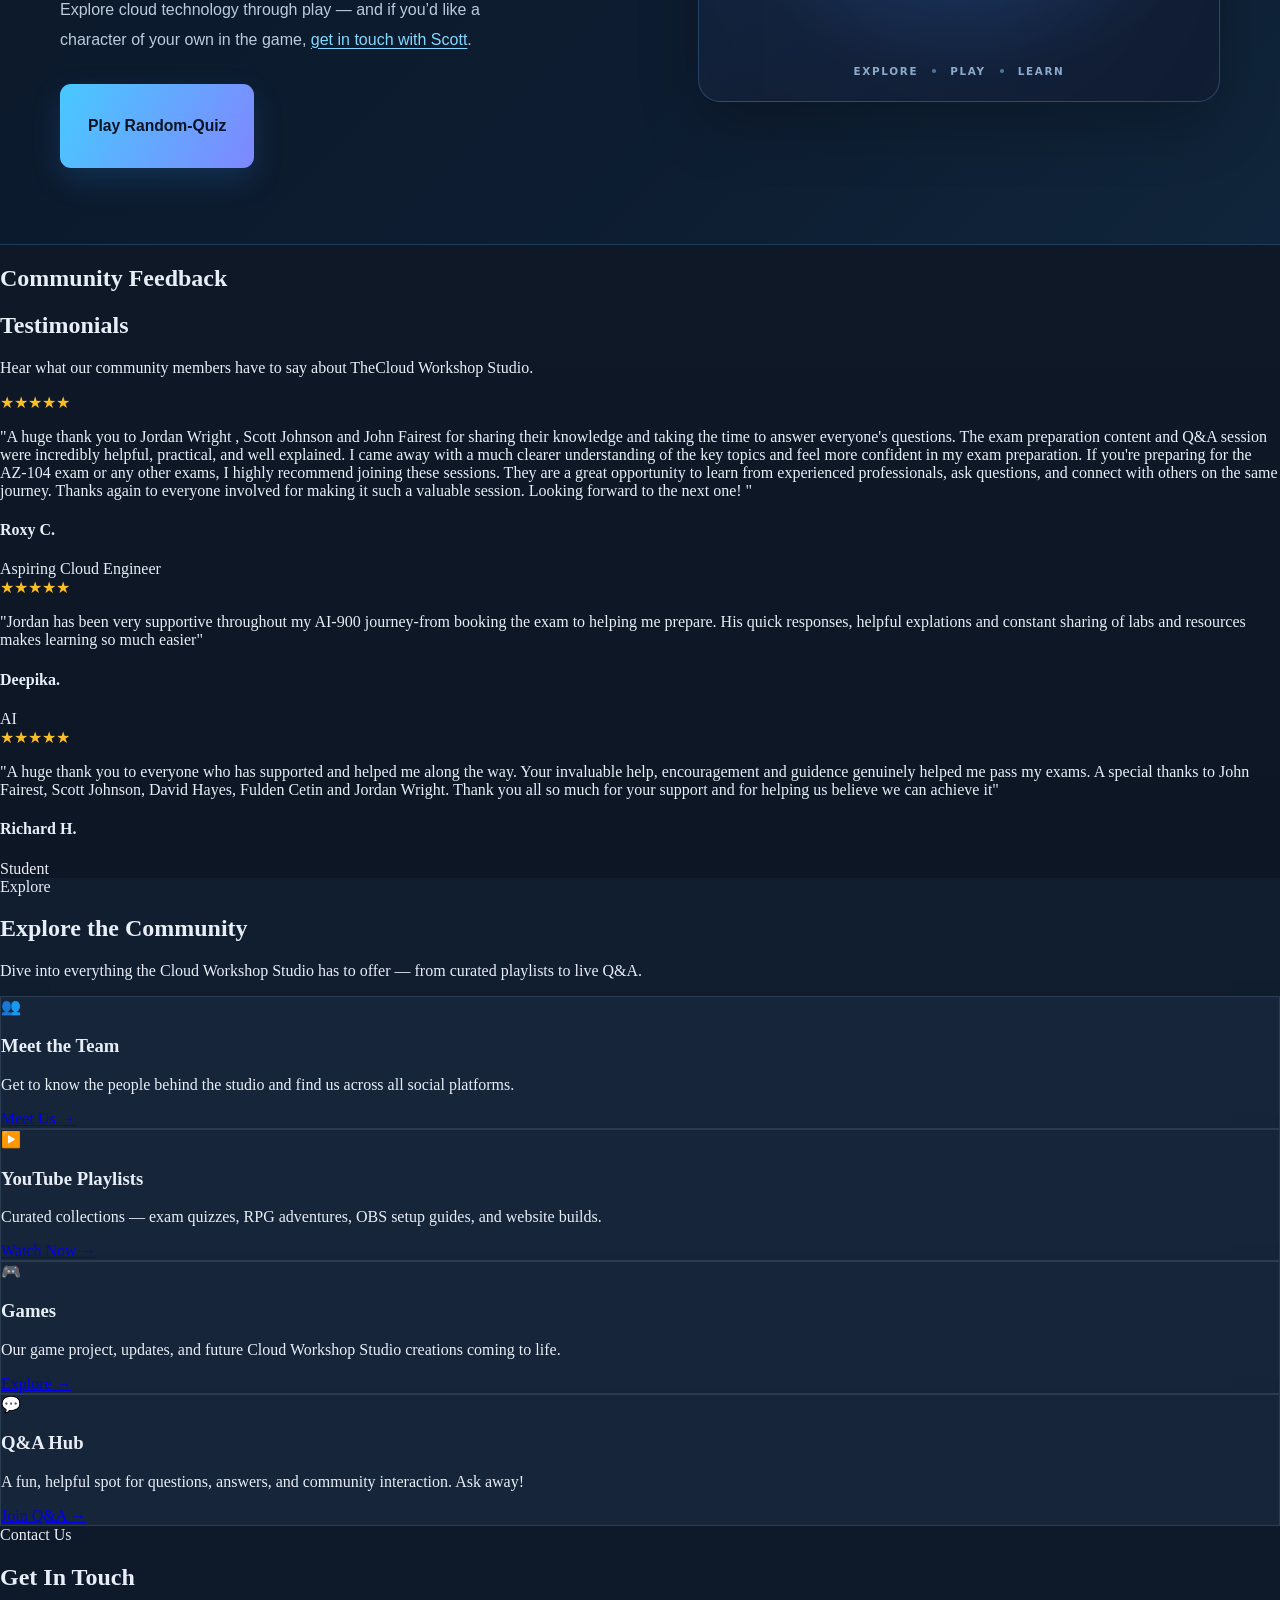
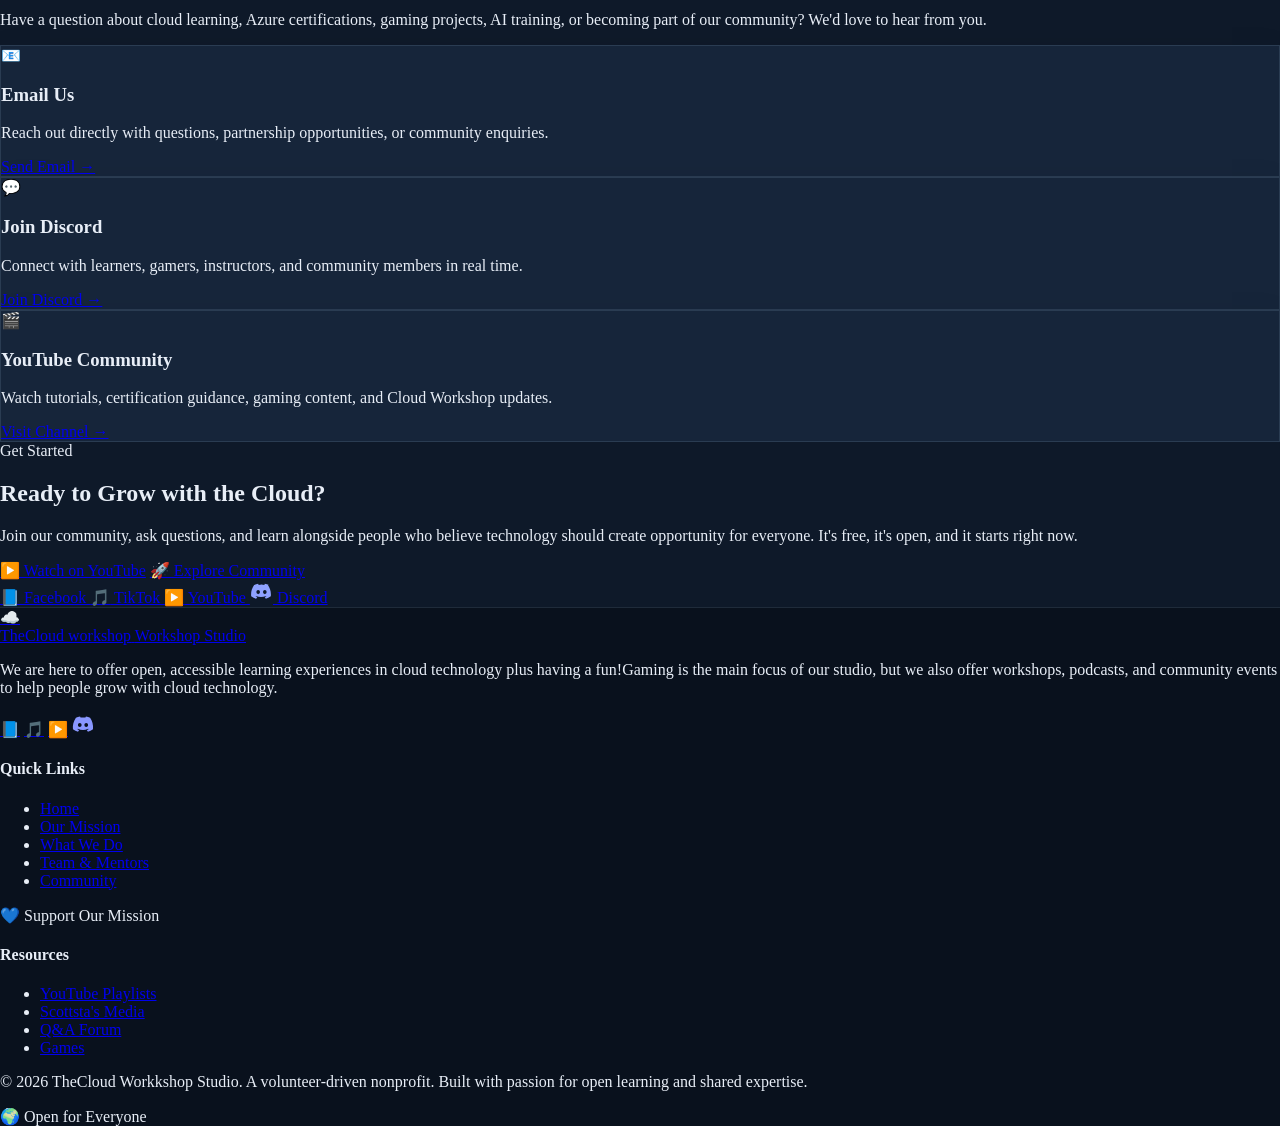
==== commit 97c63157: "Add files via upload" ====
--- a/index.html
+++ b/index.html
@@ -1322,7 +1322,7 @@
 
 <section class="cws-trailer">
 <div class="cws-wrapper"><div class="cws-copy"><span class="cws-eyebrow">Featured Studio Game</span>
-<h2 class="cws-heading">Random-Quiz</h2>
+<h2 class="cws-heading">Random-Quiz Only playable on Windows</h2>
 <p class="cws-tagline">Learn cloud technology. Have fun doing it.</p>
 <p class="cws-description">A personalised, educational game from Cloud Workshop Studio. Explore cloud technology through play — and if you’d like a character of your own in the game, <a href="mailto:scottsta4@live.co.uk">get in touch with Scott</a>.</p>
 <a class="cws-button" href="https://scottsta.itch.io/random-quiz">Play Random-Quiz</a>
